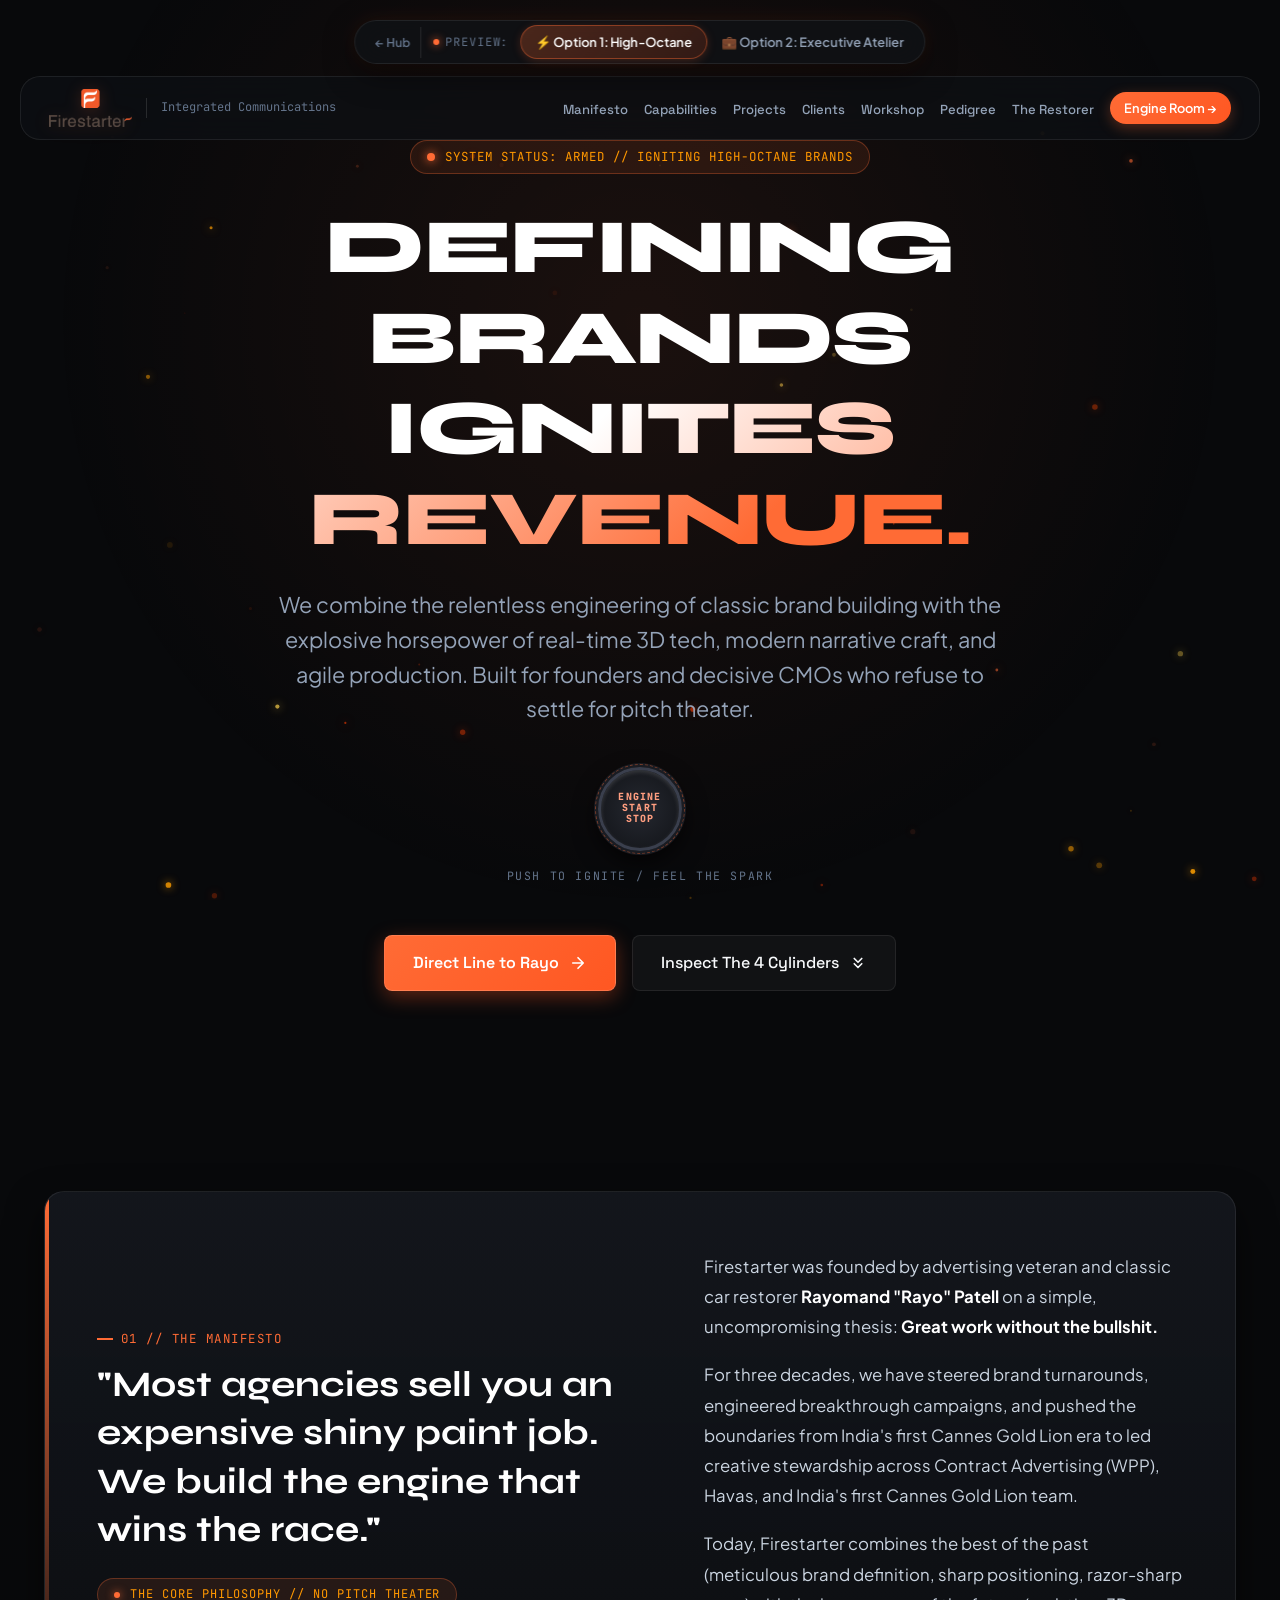
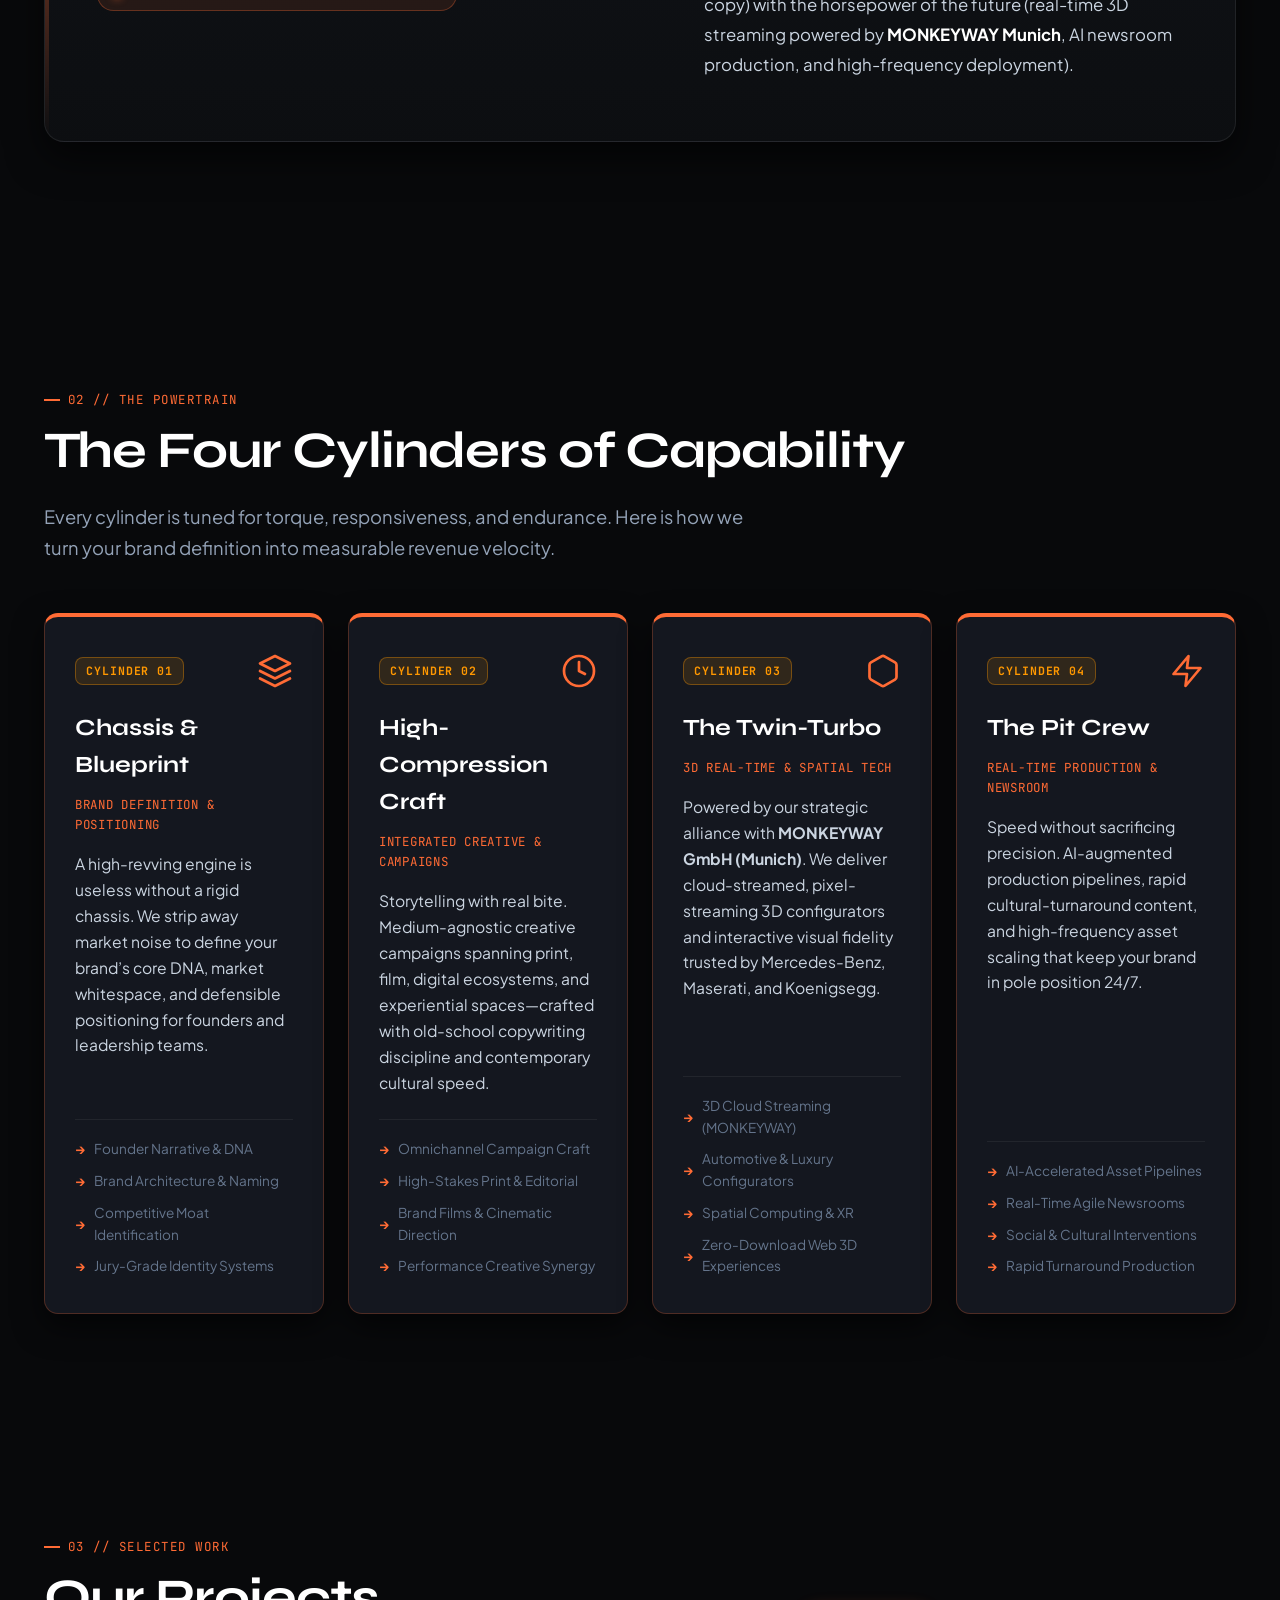
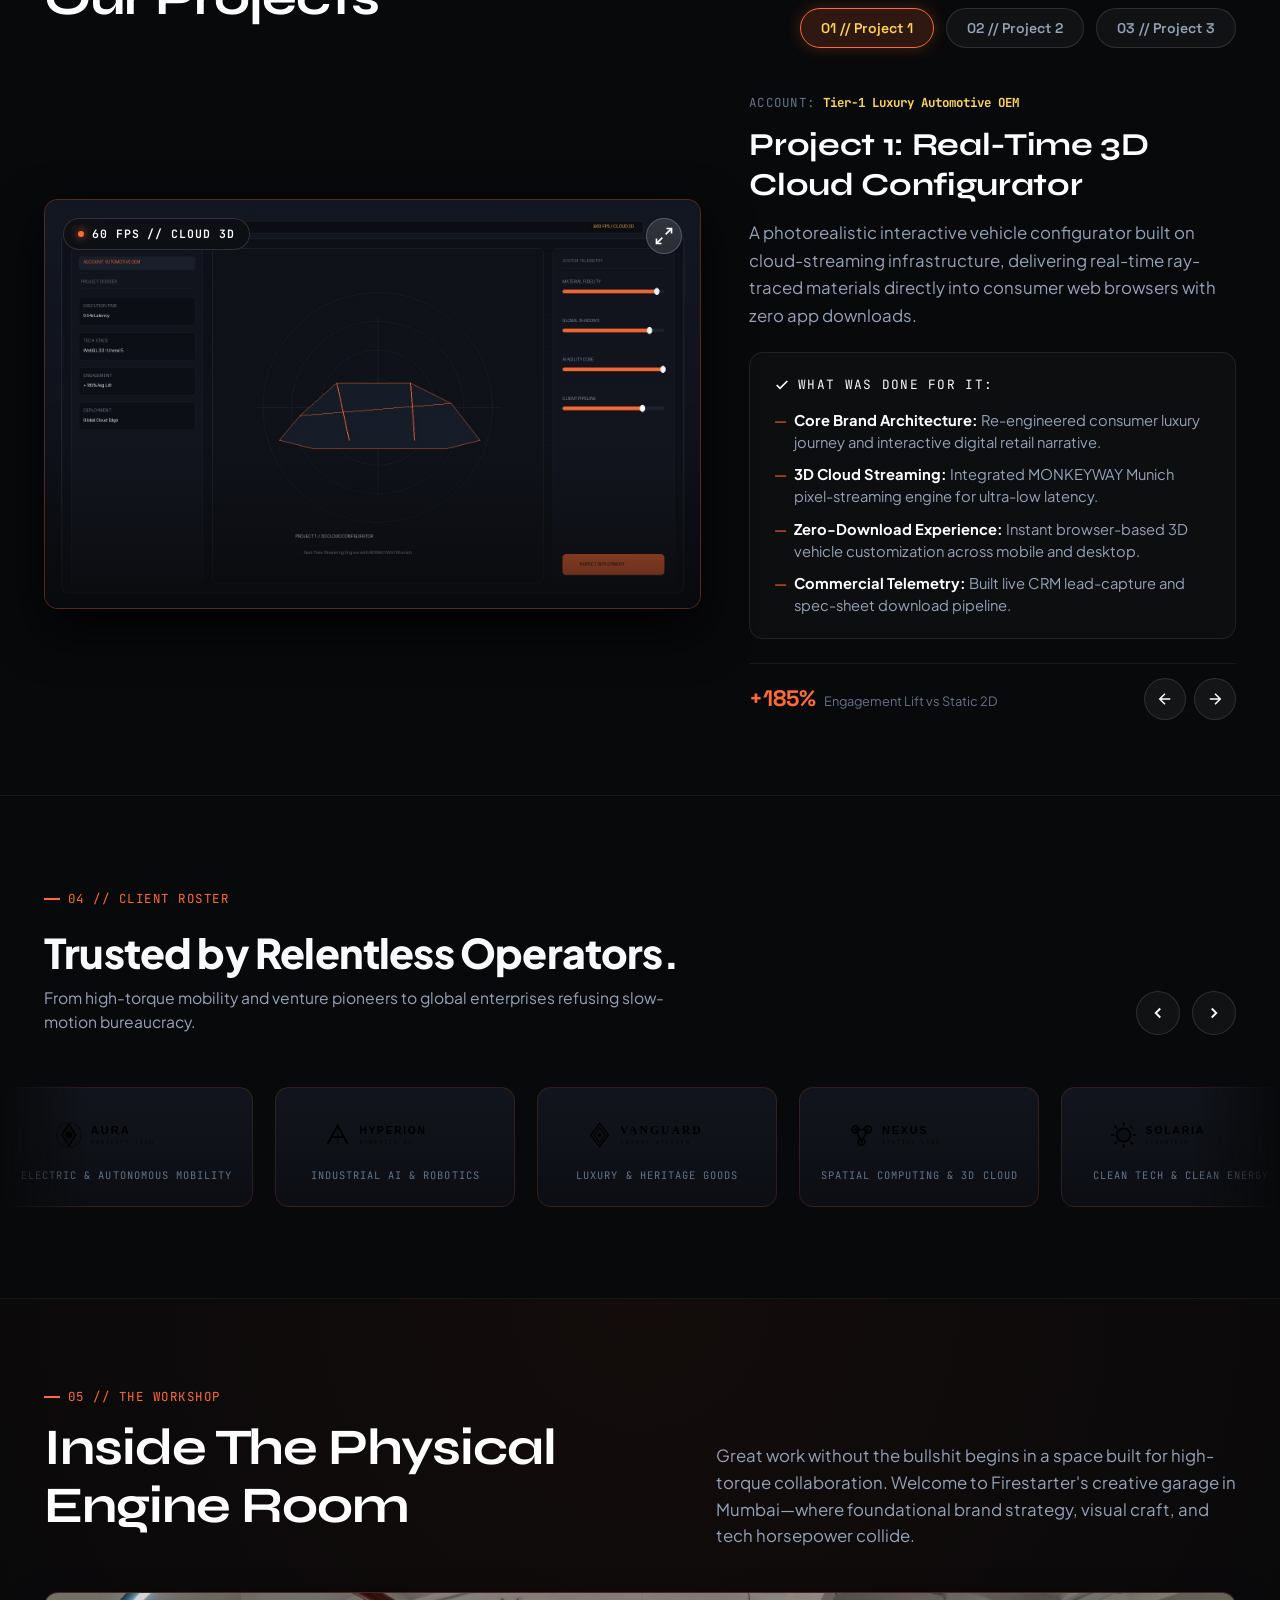
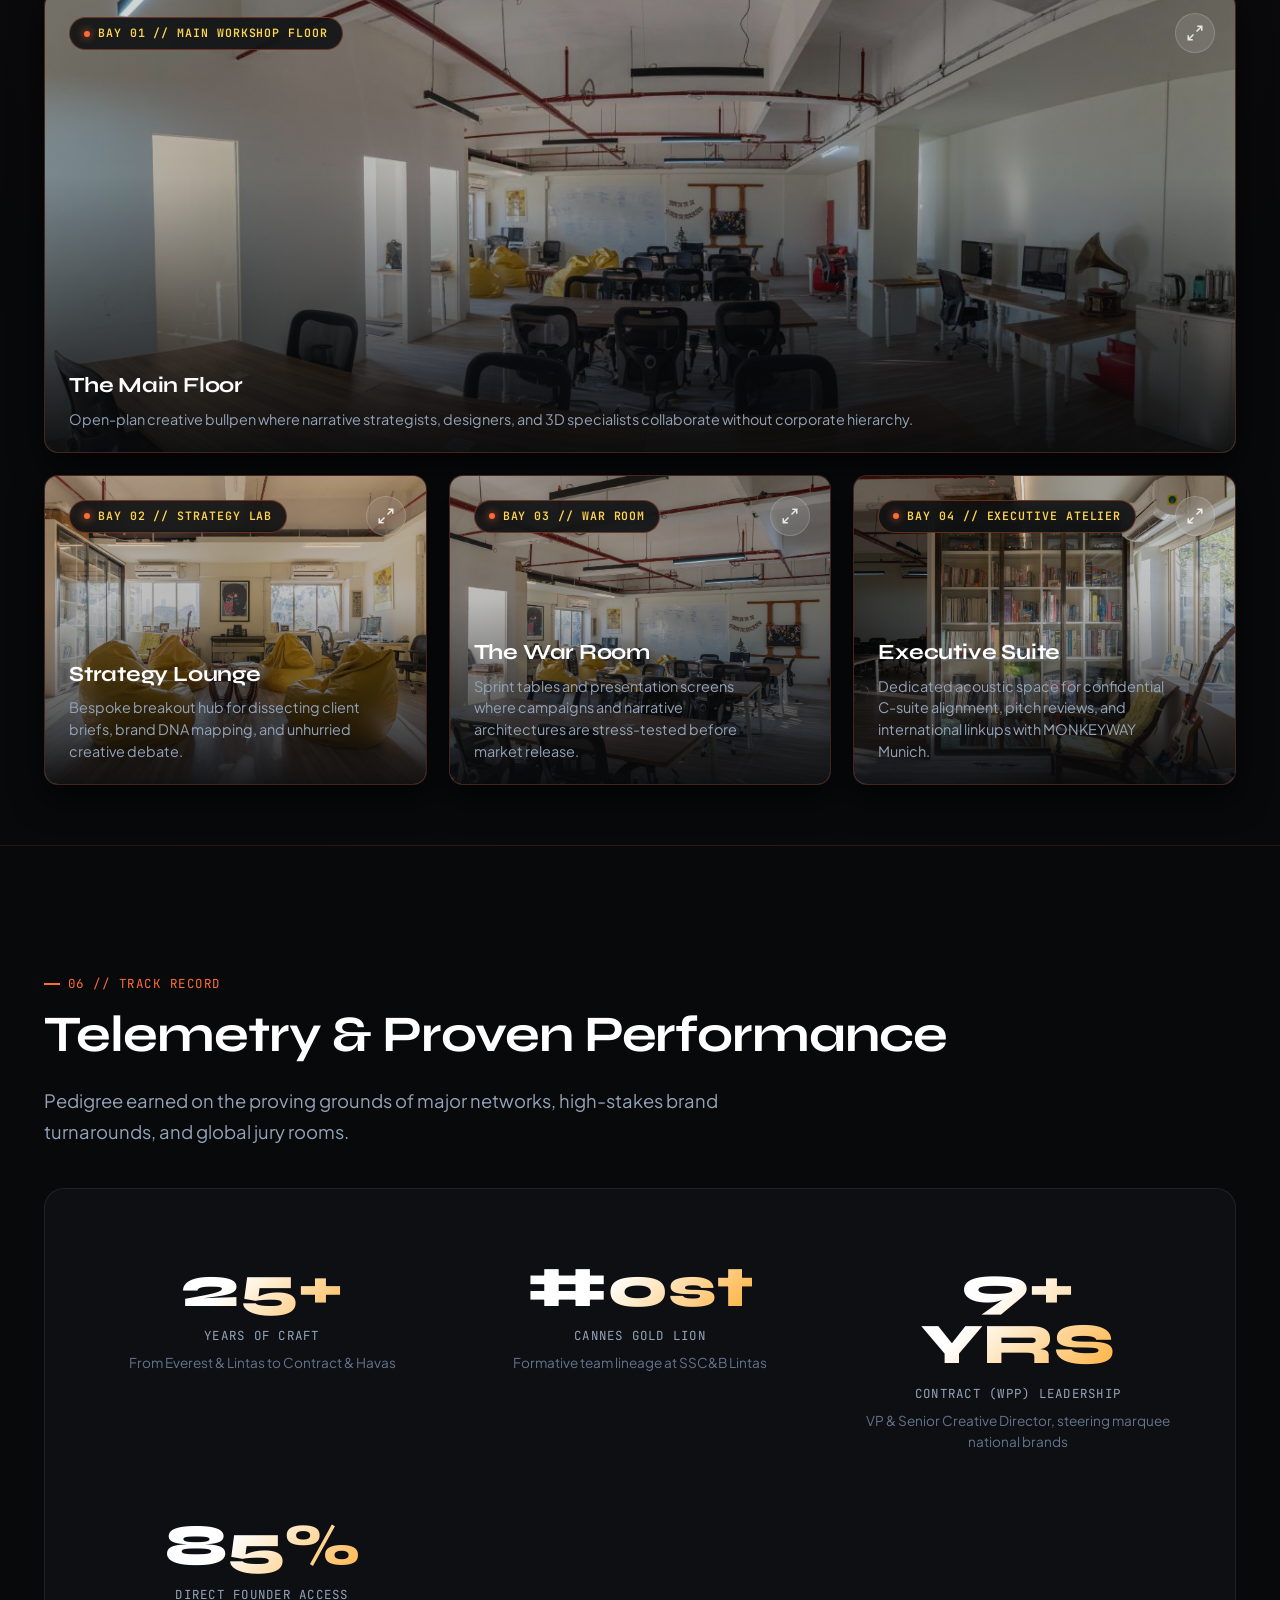
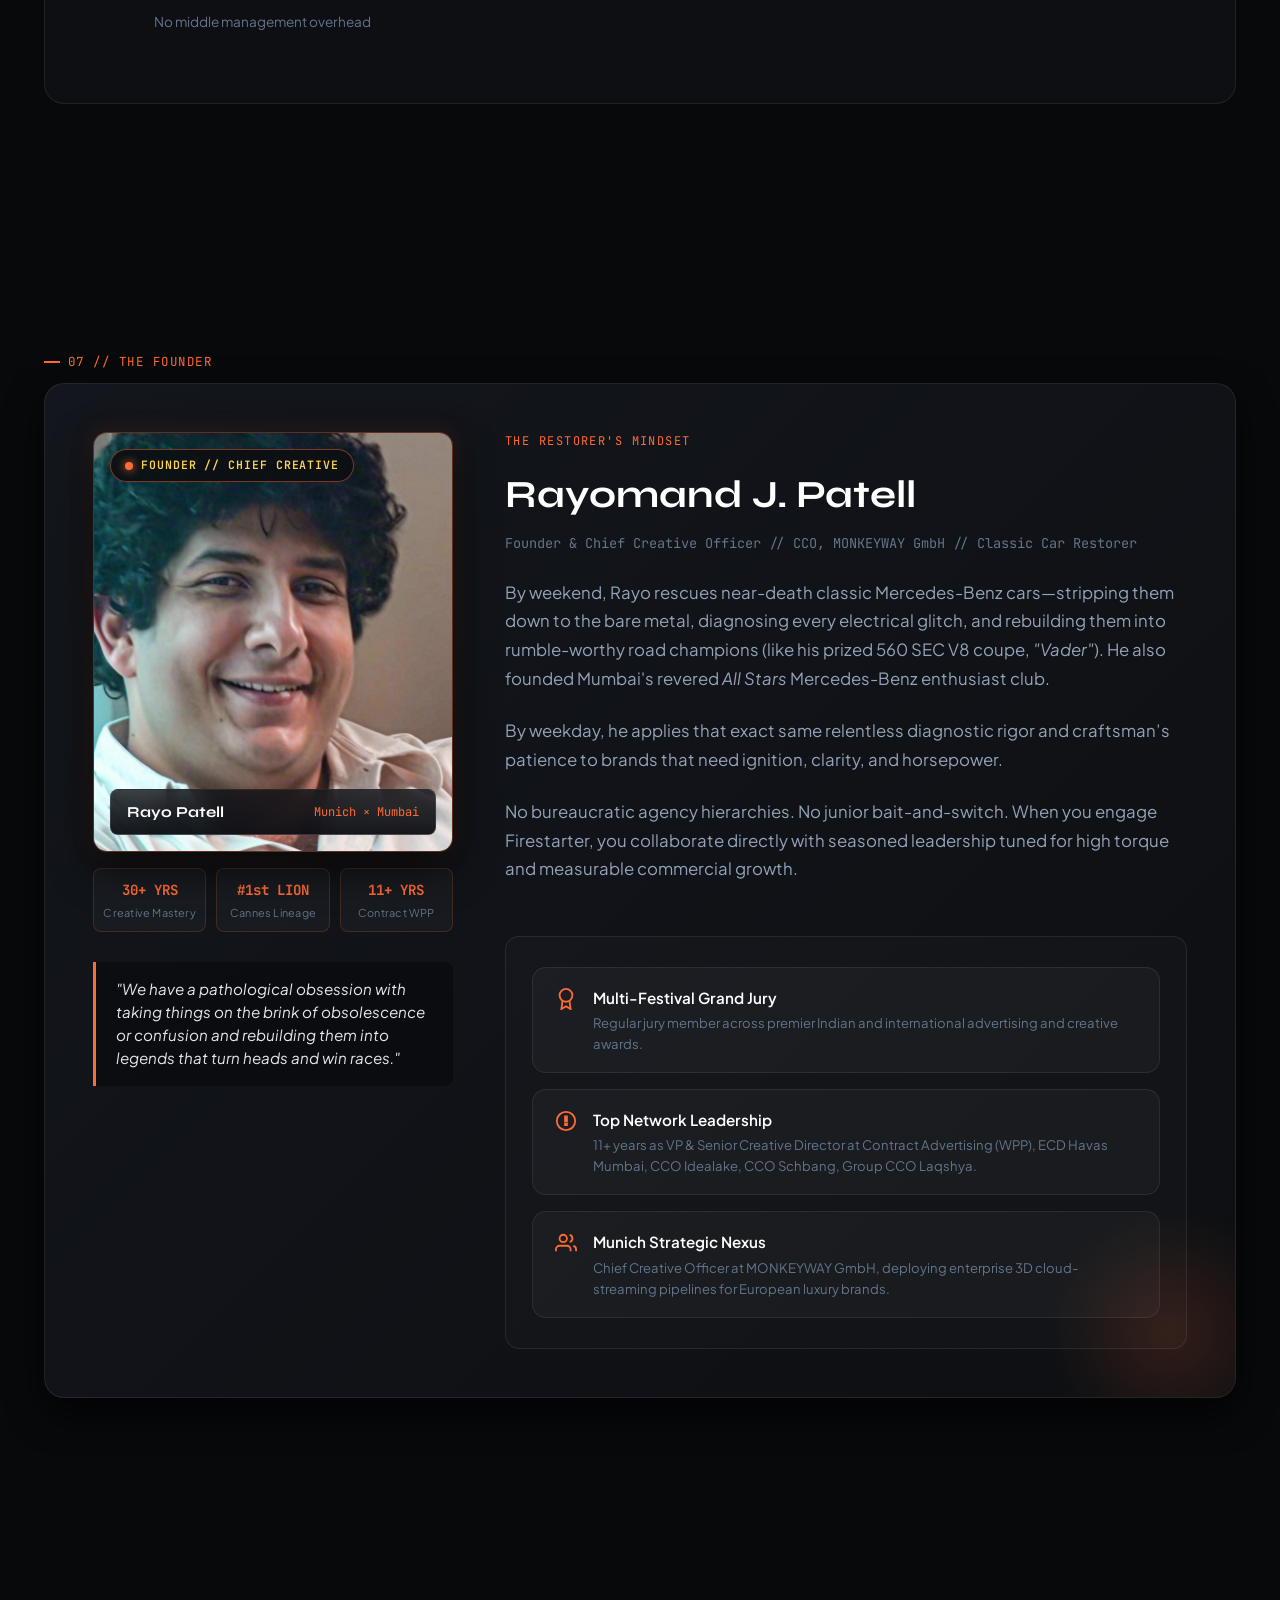
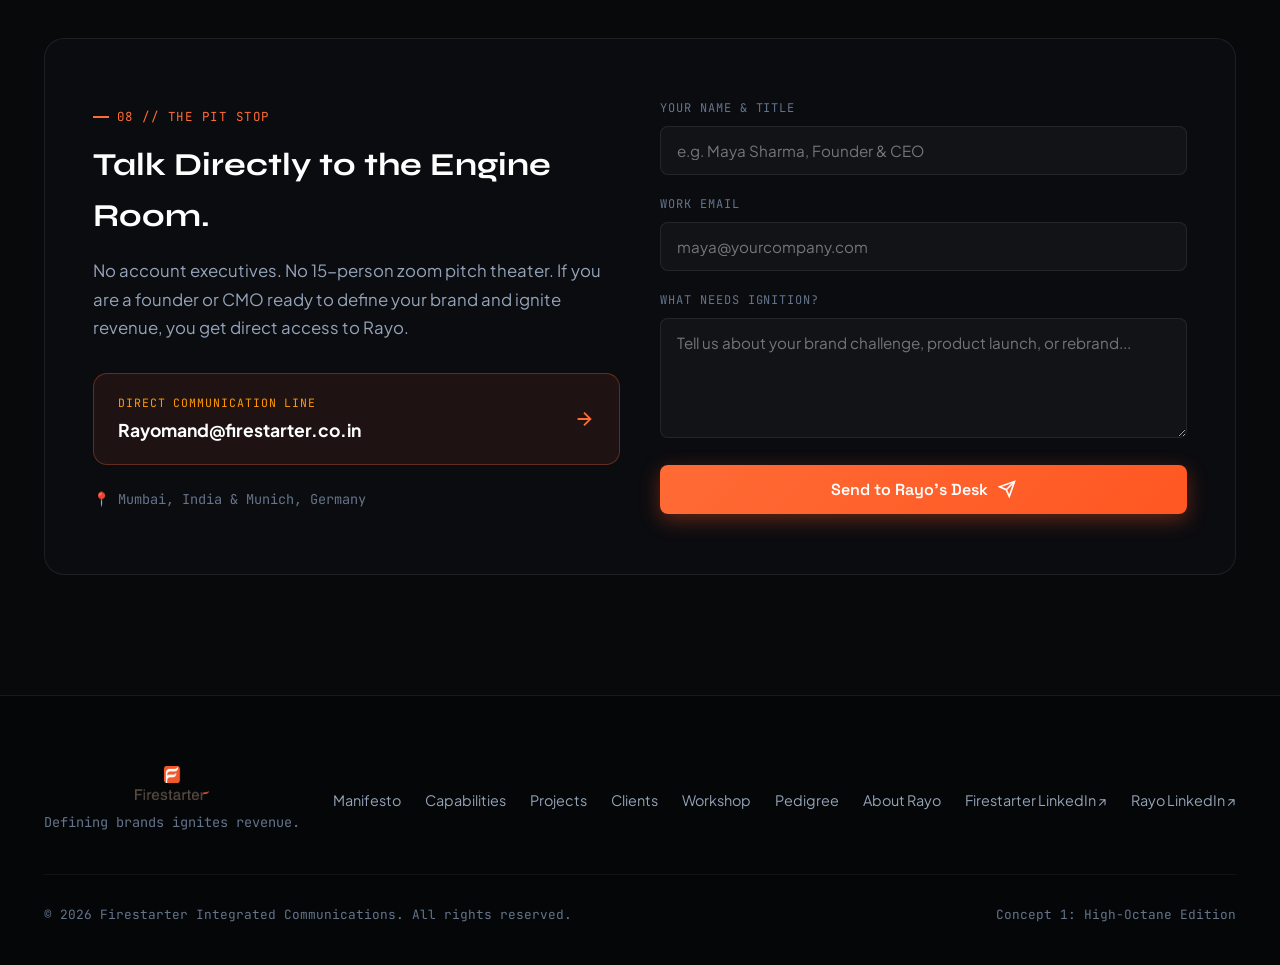
==== option-1.html @ 99cf0284 "Reorder layout: Move Manifesto/Philosophy & Capabilities before Projects across Option 1 and Option " ====
<!DOCTYPE html>
<html lang="en">
<head>
    <meta charset="UTF-8">
    <meta name="viewport" content="width=device-width, initial-scale=1.0">
    <title>Firestarter | Defining Brands Ignites Revenue (High-Octane Edition)</title>
    <meta name="description" content="Firestarter Integrated Communications. Integrated brand communication, high-octane craft, and real-time technology for founders and decisive CMOs. Founded by Rayomand Patell.">
    <link rel="icon" type="image/png" href="assets/images/favicon.png">
    
    <!-- Styles & Audio Preload -->
    <link rel="preload" href="assets/audio/v8_engine_start.mp3" as="audio">
    <link rel="stylesheet" href="assets/css/shared.css">
    <link rel="stylesheet" href="assets/css/option-1.css">
</head>
<body>

    <!-- Ambient Spark & Ignition Canvas -->
    <canvas id="spark-canvas"></canvas>

    <!-- Concept Switcher Bar (Compare Option 1 vs Option 2) -->
    <div class="concept-switcher-bar">
        <a href="index.html" class="switcher-btn" style="color:var(--text-muted); font-size:0.75rem; border-right:1px solid rgba(255,255,255,0.1); padding-right:10px; border-radius:0;">
            ← Hub
        </a>
        <div class="switcher-label">
            <span class="dot"></span> Preview:
        </div>
        <a href="option-1.html" class="switcher-btn active" data-target-option="option-1.html">
            ⚡ Option 1: High-Octane
        </a>
        <a href="option-2.html" class="switcher-btn" data-target-option="option-2.html">
            💼 Option 2: Executive Atelier
        </a>
    </div>

    <!-- Navigation Header -->
    <nav class="site-nav">
        <div class="nav-container">
            <a href="option-1.html" class="nav-brand">
                <img src="assets/images/logo.png" alt="Firestarter Integrated Communications" class="nav-logo-img">
                <span class="nav-tagline">Integrated Communications</span>
            </a>
            
                        <button class="nav-hamburger" id="nav-hamburger" aria-label="Toggle navigation menu" aria-expanded="false">
                <span></span>
                <span></span>
                <span></span>
            </button>
            <ul class="nav-links" id="nav-links">
                <li><a href="#philosophy" class="nav-link">Manifesto</a></li>
                <li><a href="#cylinders" class="nav-link">Capabilities</a></li>
                <li><a href="#projects" class="nav-link">Projects</a></li>
                <li><a href="#clients" class="nav-link">Clients</a></li>
                <li><a href="#workshop" class="nav-link">Workshop</a></li>
                <li><a href="#telemetry" class="nav-link">Pedigree</a></li>
                <li><a href="#restorer" class="nav-link">The Restorer</a></li>
                <li><a href="#pitstop" class="nav-cta">Engine Room →</a></li>
            </ul>
        </div>
    </nav>

    <!-- HERO SECTION: The Ignition -->
    <section class="hero-opt1">
        <div class="container hero-opt1-content">
            <div class="hero-badge telemetry-pill">
                <span class="telemetry-dot"></span>
                <span>SYSTEM STATUS: ARMED // IGNITING HIGH-OCTANE BRANDS</span>
            </div>

            <h1 class="hero-title-opt1">
                <span class="hero-title-line">Defining Brands</span><br>
                <span class="hero-title-line highlight">Ignites Revenue.</span>
            </h1>

            <p class="hero-subtitle hero-subtitle-opt1">
                We combine the relentless engineering of classic brand building with the explosive horsepower of real-time 3D tech, modern narrative craft, and agile production. Built for founders and decisive CMOs who refuse to settle for pitch theater.
            </p>

            <!-- Push-to-Start Tactile Ignition Switch -->
            <div class="ignition-cluster">
                <div class="ignition-key-switch btn-ignition" title="Click to Ignite the Engine!">
                    <span class="engine-start-text">ENGINE<br>START<br>STOP</span>
                </div>
                <span class="ignition-label">Push to Ignite / Feel the Spark</span>
            </div>

            <div class="hero-cta-group cta-actions">
                <a href="#pitstop" class="btn-primary-opt1">
                    <span>Direct Line to Rayo</span>
                    <svg width="18" height="18" viewBox="0 0 24 24" fill="none" stroke="currentColor" stroke-width="2.2" stroke-linecap="round" stroke-linejoin="round"><path d="M5 12h14M12 5l7 7-7 7"/></svg>
                </a>
                <a href="#cylinders" class="btn-secondary-opt1">
                    <span>Inspect The 4 Cylinders</span>
                    <svg width="18" height="18" viewBox="0 0 24 24" fill="none" stroke="currentColor" stroke-width="2.2" stroke-linecap="round" stroke-linejoin="round"><path d="M7 13l5 5 5-5M7 6l5 5 5-5"/></svg>
                </a>
            </div>
        </div>
    </section>


    <!-- SECTION 01 // THE MANIFESTO: The Blueprint -->
    <section id="philosophy" class="manifesto-section">
        <div class="container">
            <div class="manifesto-box">
                <div class="manifesto-grid">
                    <!-- Left Column: The Lead Quote & Kicker -->
                    <div class="manifesto-col-lead">
                        <span class="section-kicker">01 // The Manifesto</span>
                        <h2 class="manifesto-quote manifesto-text">
                            "Most agencies sell you an expensive shiny paint job. We build the engine that wins the race."
                        </h2>
                        <div class="manifesto-badge">
                            <span class="dot"></span>
                            <span>The Core Philosophy // No Pitch Theater</span>
                        </div>
                    </div>

                    <!-- Right Column: Narrative Story -->
                    <div class="manifesto-col-body">
                        <div class="manifesto-detail">
                            <p>
                                Firestarter was founded by advertising veteran and classic car restorer <strong>Rayomand "Rayo" Patell</strong> on a simple, uncompromising thesis: <strong>Great work without the bullshit.</strong>
                            </p>
                            <p>
                                For three decades, we have steered brand turnarounds, engineered breakthrough campaigns, and pushed the boundaries from India's first Cannes Gold Lion era to led creative stewardship across Contract Advertising (WPP), Havas, and India's first Cannes Gold Lion team.
                            </p>
                            <p>
                                Today, Firestarter combines the best of the past (meticulous brand definition, sharp positioning, razor-sharp copy) with the horsepower of the future (real-time 3D streaming powered by <strong>MONKEYWAY Munich</strong>, AI newsroom production, and high-frequency deployment).
                            </p>
                        </div>
                    </div>
                </div>
            </div>
        </div>
    </section>

    <!-- SECTION 02 // THE 4 CYLINDERS: Core Capabilities -->
    <section id="cylinders">
        <div class="container">
            <span class="section-kicker">02 // The Powertrain</span>
            <h2 class="section-title">The Four Cylinders of Capability</h2>
            <p class="section-lead" style="margin-bottom: 50px;">
                Every cylinder is tuned for torque, responsiveness, and endurance. Here is how we turn your brand definition into measurable revenue velocity.
            </p>

            <div class="grid-4 capabilities-grid">
                <!-- Cylinder 1 -->
                <div class="cylinder-card capability-card">
                    <div class="cylinder-header">
                        <span class="cylinder-badge">CYLINDER 01</span>
                        <svg class="cylinder-icon" viewBox="0 0 24 24" fill="none" stroke="currentColor" stroke-width="1.8" stroke-linecap="round" stroke-linejoin="round"><path d="M12 2L2 7l10 5 10-5-10-5zM2 17l10 5 10-5M2 12l10 5 10-5"/></svg>
                    </div>
                    <h3 class="cylinder-title">Chassis & Blueprint</h3>
                    <div class="cylinder-subtitle">Brand Definition & Positioning</div>
                    <p class="cylinder-desc">
                        A high-revving engine is useless without a rigid chassis. We strip away market noise to define your brand’s core DNA, market whitespace, and defensible positioning for founders and leadership teams.
                    </p>
                    <ul class="cylinder-features">
                        <li>Founder Narrative & DNA</li>
                        <li>Brand Architecture & Naming</li>
                        <li>Competitive Moat Identification</li>
                        <li>Jury-Grade Identity Systems</li>
                    </ul>
                </div>

                <!-- Cylinder 2 -->
                <div class="cylinder-card capability-card">
                    <div class="cylinder-header">
                        <span class="cylinder-badge">CYLINDER 02</span>
                        <svg class="cylinder-icon" viewBox="0 0 24 24" fill="none" stroke="currentColor" stroke-width="1.8" stroke-linecap="round" stroke-linejoin="round"><circle cx="12" cy="12" r="10"/><path d="M12 6v6l4 2"/></svg>
                    </div>
                    <h3 class="cylinder-title">High-Compression Craft</h3>
                    <div class="cylinder-subtitle">Integrated Creative & Campaigns</div>
                    <p class="cylinder-desc">
                        Storytelling with real bite. Medium-agnostic creative campaigns spanning print, film, digital ecosystems, and experiential spaces—crafted with old-school copywriting discipline and contemporary cultural speed.
                    </p>
                    <ul class="cylinder-features">
                        <li>Omnichannel Campaign Craft</li>
                        <li>High-Stakes Print & Editorial</li>
                        <li>Brand Films & Cinematic Direction</li>
                        <li>Performance Creative Synergy</li>
                    </ul>
                </div>

                <!-- Cylinder 3 -->
                <div class="cylinder-card capability-card">
                    <div class="cylinder-header">
                        <span class="cylinder-badge">CYLINDER 03</span>
                        <svg class="cylinder-icon" viewBox="0 0 24 24" fill="none" stroke="currentColor" stroke-width="1.8" stroke-linecap="round" stroke-linejoin="round"><path d="M21 16V8a2 2 0 0 0-1-1.73l-7-4a2 2 0 0 0-2 0l-7 4A2 2 0 0 0 3 8v8a2 2 0 0 0 1 1.73l7 4a2 2 0 0 0 2 0l7-4A2 2 0 0 0 21 16z"/></svg>
                    </div>
                    <h3 class="cylinder-title">The Twin-Turbo</h3>
                    <div class="cylinder-subtitle">3D Real-Time & Spatial Tech</div>
                    <p class="cylinder-desc">
                        Powered by our strategic alliance with <strong>MONKEYWAY GmbH (Munich)</strong>. We deliver cloud-streamed, pixel-streaming 3D configurators and interactive visual fidelity trusted by Mercedes-Benz, Maserati, and Koenigsegg.
                    </p>
                    <ul class="cylinder-features">
                        <li>3D Cloud Streaming (MONKEYWAY)</li>
                        <li>Automotive & Luxury Configurators</li>
                        <li>Spatial Computing & XR</li>
                        <li>Zero-Download Web 3D Experiences</li>
                    </ul>
                </div>

                <!-- Cylinder 4 -->
                <div class="cylinder-card capability-card">
                    <div class="cylinder-header">
                        <span class="cylinder-badge">CYLINDER 04</span>
                        <svg class="cylinder-icon" viewBox="0 0 24 24" fill="none" stroke="currentColor" stroke-width="1.8" stroke-linecap="round" stroke-linejoin="round"><polygon points="13 2 3 14 12 14 11 22 21 10 12 10 13 2"/></svg>
                    </div>
                    <h3 class="cylinder-title">The Pit Crew</h3>
                    <div class="cylinder-subtitle">Real-Time Production & Newsroom</div>
                    <p class="cylinder-desc">
                        Speed without sacrificing precision. AI-augmented production pipelines, rapid cultural-turnaround content, and high-frequency asset scaling that keep your brand in pole position 24/7.
                    </p>
                    <ul class="cylinder-features">
                        <li>AI-Accelerated Asset Pipelines</li>
                        <li>Real-Time Agile Newsrooms</li>
                        <li>Social & Cultural Interventions</li>
                        <li>Rapid Turnaround Production</li>
                    </ul>
                </div>
            </div>

            <!-- Mobile Swipe Indicators -->
            <div class="cylinder-indicators" id="cylinder-indicators">
                <span class="indicator-dot active" data-index="0" title="Cylinder 01"></span>
                <span class="indicator-dot" data-index="1" title="Cylinder 02"></span>
                <span class="indicator-dot" data-index="2" title="Cylinder 03"></span>
                <span class="indicator-dot" data-index="3" title="Cylinder 04"></span>
            </div>
        </div>
    </section>


    <!-- SECTION 03 // OUR PROJECTS (Second Viewport) -->
    <section id="projects" class="projects-section opt1-projects">
        <div class="container">
            <div class="projects-header-row">
                <div class="projects-title-col">
                    <span class="section-kicker">03 // Selected Work</span>
                    <h2 class="section-title">Our Projects</h2>
                </div>
                
                <!-- Project Switcher Tabs -->
                <div class="project-nav-tabs" id="project-nav-tabs">
                    <button type="button" class="project-tab-btn active" data-project-idx="0">
                        <span>01 // Project 1</span>
                    </button>
                    <button type="button" class="project-tab-btn" data-project-idx="1">
                        <span>02 // Project 2</span>
                    </button>
                    <button type="button" class="project-tab-btn" data-project-idx="2">
                        <span>03 // Project 3</span>
                    </button>
                </div>
            </div>

            <!-- Project Stage Slides -->
            <div class="project-stage-container" id="project-stage-container">
                
                <!-- Project 1 Slide -->
                <div class="project-slide active" data-index="0">
                    <div class="project-grid">
                        <div class="project-media-col">
                            <div class="project-screenshot-frame" data-img-src="assets/images/projects/project_1.jpg" data-caption="Project 1: Real-Time 3D Cloud Configurator">
                                <img src="assets/images/projects/project_1.jpg" alt="Project 1 Screenshot - Automotive 3D Configurator" class="project-screenshot-img" loading="lazy">
                                <div class="project-screenshot-overlay">
                                    <span class="screenshot-pill">
                                        <span class="badge-dot"></span>
                                        <span>60 FPS // CLOUD 3D</span>
                                    </span>
                                    <span class="screenshot-expand-icon" title="View Full Screenshot">
                                        <svg width="20" height="20" viewBox="0 0 24 24" fill="none" stroke="currentColor" stroke-width="2"><path d="M15 3h6v6M9 21H3v-6M21 3l-7 7M3 21l7-7"/></svg>
                                    </span>
                                </div>
                            </div>
                        </div>

                        <div class="project-details-col">
                            <div class="project-meta-top">
                                <div class="project-account-badge">
                                    <span class="badge-label">ACCOUNT:</span>
                                    <span class="badge-val">Tier-1 Luxury Automotive OEM</span>
                                </div>
                                <h3 class="project-heading">Project 1: Real-Time 3D Cloud Configurator</h3>
                                <p class="project-summary">
                                    A photorealistic interactive vehicle configurator built on cloud-streaming infrastructure, delivering real-time ray-traced materials directly into consumer web browsers with zero app downloads.
                                </p>
                            </div>

                            <div class="project-work-done-box">
                                <div class="work-done-title">
                                    <svg width="16" height="16" viewBox="0 0 24 24" fill="none" stroke="currentColor" stroke-width="2.5"><polyline points="20 6 9 17 4 12"/></svg>
                                    <span>What Was Done For It:</span>
                                </div>
                                <ul class="work-done-list">
                                    <li><strong>Core Brand Architecture:</strong> Re-engineered consumer luxury journey and interactive digital retail narrative.</li>
                                    <li><strong>3D Cloud Streaming:</strong> Integrated MONKEYWAY Munich pixel-streaming engine for ultra-low latency.</li>
                                    <li><strong>Zero-Download Experience:</strong> Instant browser-based 3D vehicle customization across mobile and desktop.</li>
                                    <li><strong>Commercial Telemetry:</strong> Built live CRM lead-capture and spec-sheet download pipeline.</li>
                                </ul>
                            </div>

                            <div class="project-footer-row">
                                <div class="project-metric-pill">
                                    <span class="metric-val">+185%</span>
                                    <span class="metric-desc">Engagement Lift vs Static 2D</span>
                                </div>
                                <div class="project-arrows">
                                    <button type="button" class="proj-nav-btn prev-proj" aria-label="Previous Project">
                                        <svg width="18" height="18" viewBox="0 0 24 24" fill="none" stroke="currentColor" stroke-width="2"><path d="M19 12H5M12 19l-7-7 7-7"/></svg>
                                    </button>
                                    <button type="button" class="proj-nav-btn next-proj" aria-label="Next Project">
                                        <svg width="18" height="18" viewBox="0 0 24 24" fill="none" stroke="currentColor" stroke-width="2"><path d="M5 12h14M12 5l7 7-7 7"/></svg>
                                    </button>
                                </div>
                            </div>
                        </div>
                    </div>
                </div>

                <!-- Project 2 Slide -->
                <div class="project-slide" data-index="1">
                    <div class="project-grid">
                        <div class="project-media-col">
                            <div class="project-screenshot-frame" data-img-src="assets/images/projects/project_2.jpg" data-caption="Project 2: Omnichannel Brand Repositioning">
                                <img src="assets/images/projects/project_2.jpg" alt="Project 2 Screenshot - Brand Repositioning & Omnichannel" class="project-screenshot-img" loading="lazy">
                                <div class="project-screenshot-overlay">
                                    <span class="screenshot-pill">
                                        <span class="badge-dot"></span>
                                        <span>BRAND REPOSITIONING</span>
                                    </span>
                                    <span class="screenshot-expand-icon" title="View Full Screenshot">
                                        <svg width="20" height="20" viewBox="0 0 24 24" fill="none" stroke="currentColor" stroke-width="2"><path d="M15 3h6v6M9 21H3v-6M21 3l-7 7M3 21l7-7"/></svg>
                                    </span>
                                </div>
                            </div>
                        </div>

                        <div class="project-details-col">
                            <div class="project-meta-top">
                                <div class="project-account-badge">
                                    <span class="badge-label">ACCOUNT:</span>
                                    <span class="badge-val">Enterprise Fintech Platform</span>
                                </div>
                                <h3 class="project-heading">Project 2: Omnichannel Brand Repositioning</h3>
                                <p class="project-summary">
                                    Complete strategic brand transformation for a high-growth financial ecosystem, articulating an unmistakable market whitespace and deploying a high-impact omnichannel creative campaign.
                                </p>
                            </div>

                            <div class="project-work-done-box">
                                <div class="work-done-title">
                                    <svg width="16" height="16" viewBox="0 0 24 24" fill="none" stroke="currentColor" stroke-width="2.5"><polyline points="20 6 9 17 4 12"/></svg>
                                    <span>What Was Done For It:</span>
                                </div>
                                <ul class="work-done-list">
                                    <li><strong>Defensible Brand DNA:</strong> Defined core value proposition, positioning matrix, and brand architecture.</li>
                                    <li><strong>Identity System Overhaul:</strong> Designed complete visual guidelines, typography hierarchy, and UI system.</li>
                                    <li><strong>Omnichannel Campaign:</strong> Conceptualized and produced landmark film, digital narratives, and OOH assets.</li>
                                    <li><strong>Agile Newsroom Setup:</strong> Enabled high-velocity reactive market commentary across digital channels.</li>
                                </ul>
                            </div>

                            <div class="project-footer-row">
                                <div class="project-metric-pill">
                                    <span class="metric-val">3.4×</span>
                                    <span class="metric-desc">Inbound Customer Acquisition Velocity</span>
                                </div>
                                <div class="project-arrows">
                                    <button type="button" class="proj-nav-btn prev-proj" aria-label="Previous Project">
                                        <svg width="18" height="18" viewBox="0 0 24 24" fill="none" stroke="currentColor" stroke-width="2"><path d="M19 12H5M12 19l-7-7 7-7"/></svg>
                                    </button>
                                    <button type="button" class="proj-nav-btn next-proj" aria-label="Next Project">
                                        <svg width="18" height="18" viewBox="0 0 24 24" fill="none" stroke="currentColor" stroke-width="2"><path d="M5 12h14M12 5l7 7-7 7"/></svg>
                                    </button>
                                </div>
                            </div>
                        </div>
                    </div>
                </div>

                <!-- Project 3 Slide -->
                <div class="project-slide" data-index="2">
                    <div class="project-grid">
                        <div class="project-media-col">
                            <div class="project-screenshot-frame" data-img-src="assets/images/projects/project_3.jpg" data-caption="Project 3: Spatial Brand World & AI Newsroom">
                                <img src="assets/images/projects/project_3.jpg" alt="Project 3 Screenshot - Spatial XR & AI Newsroom" class="project-screenshot-img" loading="lazy">
                                <div class="project-screenshot-overlay">
                                    <span class="screenshot-pill">
                                        <span class="badge-dot"></span>
                                        <span>SPATIAL XR & AI CORE</span>
                                    </span>
                                    <span class="screenshot-expand-icon" title="View Full Screenshot">
                                        <svg width="20" height="20" viewBox="0 0 24 24" fill="none" stroke="currentColor" stroke-width="2"><path d="M15 3h6v6M9 21H3v-6M21 3l-7 7M3 21l7-7"/></svg>
                                    </span>
                                </div>
                            </div>
                        </div>

                        <div class="project-details-col">
                            <div class="project-meta-top">
                                <div class="project-account-badge">
                                    <span class="badge-label">ACCOUNT:</span>
                                    <span class="badge-val">Global Lifestyle & Spirits Conglomerate</span>
                                </div>
                                <h3 class="project-heading">Project 3: Spatial Brand World & AI Newsroom</h3>
                                <p class="project-summary">
                                    An interactive virtual brand universe merged with an AI-augmented production newsroom, driving viral cultural activations and real-time community engagement.
                                </p>
                            </div>

                            <div class="project-work-done-box">
                                <div class="work-done-title">
                                    <svg width="16" height="16" viewBox="0 0 24 24" fill="none" stroke="currentColor" stroke-width="2.5"><polyline points="20 6 9 17 4 12"/></svg>
                                    <span>What Was Done For It:</span>
                                </div>
                                <ul class="work-done-list">
                                    <li><strong>Spatial Computing Environment:</strong> Created immersive 3D digital lounge with spatial audio design.</li>
                                    <li><strong>AI-Accelerated Content Engine:</strong> Scaled high-fidelity motion graphics and social interventions 10x faster.</li>
                                    <li><strong>Global Product Launch:</strong> Orchestrated simultaneous cross-border experiential digital drops.</li>
                                    <li><strong>Real-Time Analytics:</strong> Deployed live sentiment tracking and dynamic content adjustments.</li>
                                </ul>
                            </div>

                            <div class="project-footer-row">
                                <div class="project-metric-pill">
                                    <span class="metric-val">12M+</span>
                                    <span class="metric-desc">Organic Impressions in 72 Hours</span>
                                </div>
                                <div class="project-arrows">
                                    <button type="button" class="proj-nav-btn prev-proj" aria-label="Previous Project">
                                        <svg width="18" height="18" viewBox="0 0 24 24" fill="none" stroke="currentColor" stroke-width="2"><path d="M19 12H5M12 19l-7-7 7-7"/></svg>
                                    </button>
                                    <button type="button" class="proj-nav-btn next-proj" aria-label="Next Project">
                                        <svg width="18" height="18" viewBox="0 0 24 24" fill="none" stroke="currentColor" stroke-width="2"><path d="M5 12h14M12 5l7 7-7 7"/></svg>
                                    </button>
                                </div>
                            </div>
                        </div>
                    </div>
                </div>

            </div>

            <!-- Mobile Dots for Project Stage -->
            <div class="project-carousel-dots" id="project-carousel-dots">
                <span class="proj-dot active" data-index="0"></span>
                <span class="proj-dot" data-index="1"></span>
                <span class="proj-dot" data-index="2"></span>
            </div>
        </div>
    </section>


    <!-- SECTION 04 // OUR CLIENTS (Third Viewport - Logo Carousel) -->
    <section id="clients" class="clients-section opt1-clients">
        <div class="container">
            <div class="clients-header-row">
                <div class="clients-title-group">
                    <span class="section-kicker">04 // Client Roster</span>
                    <h2>Trusted by Relentless Operators.</h2>
                    <p>
                        From high-torque mobility and venture pioneers to global enterprises refusing slow-motion bureaucracy.
                    </p>
                </div>
                <div class="clients-controls">
                    <button type="button" class="client-ctrl-btn client-prev" aria-label="Previous logos">
                        <svg width="18" height="18" viewBox="0 0 24 24" fill="none" stroke="currentColor" stroke-width="2.5"><path d="M15 18l-6-6 6-6"/></svg>
                    </button>
                    <button type="button" class="client-ctrl-btn client-next" aria-label="Next logos">
                        <svg width="18" height="18" viewBox="0 0 24 24" fill="none" stroke="currentColor" stroke-width="2.5"><path d="M9 18l6-6-6-6"/></svg>
                    </button>
                </div>
            </div>
        </div>

        <!-- Infinite Seamless Logo Carousel Track -->
        <div class="clients-marquee-wrapper" aria-label="Client logos carousel">
            <div class="clients-marquee-track">
                <div class="client-logo-card">
                    <img src="assets/images/clients/client_01.svg" alt="Aura Mobility" class="client-logo-img" loading="lazy">
                    <span class="client-card-meta">Electric & Autonomous Mobility</span>
                </div>
                <div class="client-logo-card">
                    <img src="assets/images/clients/client_02.svg" alt="Hyperion Dynamics" class="client-logo-img" loading="lazy">
                    <span class="client-card-meta">Industrial AI & Robotics</span>
                </div>
                <div class="client-logo-card">
                    <img src="assets/images/clients/client_03.svg" alt="Vanguard Luxe" class="client-logo-img" loading="lazy">
                    <span class="client-card-meta">Luxury & Heritage Goods</span>
                </div>
                <div class="client-logo-card">
                    <img src="assets/images/clients/client_04.svg" alt="Nexus Spatial" class="client-logo-img" loading="lazy">
                    <span class="client-card-meta">Spatial Computing & 3D Cloud</span>
                </div>
                <div class="client-logo-card">
                    <img src="assets/images/clients/client_05.svg" alt="Solaria Cleantech" class="client-logo-img" loading="lazy">
                    <span class="client-card-meta">Clean Tech & Clean Energy</span>
                </div>
                <div class="client-logo-card">
                    <img src="assets/images/clients/client_06.svg" alt="Vertex Capital" class="client-logo-img" loading="lazy">
                    <span class="client-card-meta">Global Venture & Growth Equity</span>
                </div>
                <div class="client-logo-card">
                    <img src="assets/images/clients/client_07.svg" alt="Aethelred Motors" class="client-logo-img" loading="lazy">
                    <span class="client-card-meta">Automotive Engineering & Performance</span>
                </div>
                <div class="client-logo-card">
                    <img src="assets/images/clients/client_08.svg" alt="Cyberstream Labs" class="client-logo-img" loading="lazy">
                    <span class="client-card-meta">Next-Gen Media & Real-Time Broadcast</span>
                </div>
                <div class="client-logo-card">
                    <img src="assets/images/clients/client_09.svg" alt="Kinetic Propulsion" class="client-logo-img" loading="lazy">
                    <span class="client-card-meta">Advanced Aerodynamics & Materials</span>
                </div>
                <div class="client-logo-card">
                    <img src="assets/images/clients/client_10.svg" alt="Monolith Cloud" class="client-logo-img" loading="lazy">
                    <span class="client-card-meta">Enterprise Software & Cloud Platforms</span>
                </div>
                <div class="client-logo-card">
                    <img src="assets/images/clients/client_01.svg" alt="Aura Mobility" class="client-logo-img" loading="lazy">
                    <span class="client-card-meta">Electric & Autonomous Mobility</span>
                </div>
                <div class="client-logo-card">
                    <img src="assets/images/clients/client_02.svg" alt="Hyperion Dynamics" class="client-logo-img" loading="lazy">
                    <span class="client-card-meta">Industrial AI & Robotics</span>
                </div>
                <div class="client-logo-card">
                    <img src="assets/images/clients/client_03.svg" alt="Vanguard Luxe" class="client-logo-img" loading="lazy">
                    <span class="client-card-meta">Luxury & Heritage Goods</span>
                </div>
                <div class="client-logo-card">
                    <img src="assets/images/clients/client_04.svg" alt="Nexus Spatial" class="client-logo-img" loading="lazy">
                    <span class="client-card-meta">Spatial Computing & 3D Cloud</span>
                </div>
                <div class="client-logo-card">
                    <img src="assets/images/clients/client_05.svg" alt="Solaria Cleantech" class="client-logo-img" loading="lazy">
                    <span class="client-card-meta">Clean Tech & Clean Energy</span>
                </div>
                <div class="client-logo-card">
                    <img src="assets/images/clients/client_06.svg" alt="Vertex Capital" class="client-logo-img" loading="lazy">
                    <span class="client-card-meta">Global Venture & Growth Equity</span>
                </div>
                <div class="client-logo-card">
                    <img src="assets/images/clients/client_07.svg" alt="Aethelred Motors" class="client-logo-img" loading="lazy">
                    <span class="client-card-meta">Automotive Engineering & Performance</span>
                </div>
                <div class="client-logo-card">
                    <img src="assets/images/clients/client_08.svg" alt="Cyberstream Labs" class="client-logo-img" loading="lazy">
                    <span class="client-card-meta">Next-Gen Media & Real-Time Broadcast</span>
                </div>
                <div class="client-logo-card">
                    <img src="assets/images/clients/client_09.svg" alt="Kinetic Propulsion" class="client-logo-img" loading="lazy">
                    <span class="client-card-meta">Advanced Aerodynamics & Materials</span>
                </div>
                <div class="client-logo-card">
                    <img src="assets/images/clients/client_10.svg" alt="Monolith Cloud" class="client-logo-img" loading="lazy">
                    <span class="client-card-meta">Enterprise Software & Cloud Platforms</span>
                </div>
            </div>
        </div>
    </section>

    <!-- SECTION 05 // THE WORKSHOP: Inside the Physical Engine Room -->
    <section id="workshop" class="workshop-section">
        <div class="container">
            <div class="section-header-row">
                <div>
                    <span class="section-kicker">05 // The Workshop</span>
                    <h2 class="section-title">Inside The Physical Engine Room</h2>
                </div>
                <p class="section-lead-inline">
                    Great work without the bullshit begins in a space built for high-torque collaboration. Welcome to Firestarter's creative garage in Mumbai—where foundational brand strategy, visual craft, and tech horsepower collide.
                </p>
            </div>

            <!-- Workshop Gallery Grid -->
            <div class="workshop-gallery" id="workshop-gallery">
                <!-- Featured Panoramic Anchor (office_2.jpg) -->
                <div class="workshop-photo-card workshop-card-featured" data-img-src="assets/images/office/office_2.jpg" data-caption="The Main Floor // High-Torque Open Collaboration Space">
                    <div class="photo-img-wrap">
                        <img src="assets/images/office/office_2.jpg" alt="Firestarter Main Studio Floor - Mumbai HQ" loading="lazy" class="office-img">
                        <div class="photo-overlay">
                            <span class="photo-badge"><span class="badge-dot"></span> BAY 01 // MAIN WORKSHOP FLOOR</span>
                            <div class="photo-meta">
                                <h3 class="photo-title">The Main Floor</h3>
                                <p class="photo-desc">Open-plan creative bullpen where narrative strategists, designers, and 3D specialists collaborate without corporate hierarchy.</p>
                            </div>
                            <span class="photo-expand-btn" title="View High-Res Photo">
                                <svg width="18" height="18" viewBox="0 0 24 24" fill="none" stroke="currentColor" stroke-width="2"><path d="M15 3h6v6M9 21H3v-6M21 3l-7 7M3 21l7-7"/></svg>
                            </span>
                        </div>
                    </div>
                </div>

                <!-- Detail Bay 02 (office_1.jpg) -->
                <div class="workshop-photo-card" data-img-src="assets/images/office/office_1.jpg" data-caption="Creative Strategy Lounge // Idea Ignition & Brand Dissection">
                    <div class="photo-img-wrap">
                        <img src="assets/images/office/office_1.jpg" alt="Firestarter Creative Strategy Lounge" loading="lazy" class="office-img">
                        <div class="photo-overlay">
                            <span class="photo-badge"><span class="badge-dot"></span> BAY 02 // STRATEGY LAB</span>
                            <div class="photo-meta">
                                <h3 class="photo-title">Strategy Lounge</h3>
                                <p class="photo-desc">Bespoke breakout hub for dissecting client briefs, brand DNA mapping, and unhurried creative debate.</p>
                            </div>
                            <span class="photo-expand-btn" title="View High-Res Photo">
                                <svg width="18" height="18" viewBox="0 0 24 24" fill="none" stroke="currentColor" stroke-width="2"><path d="M15 3h6v6M9 21H3v-6M21 3l-7 7M3 21l7-7"/></svg>
                            </span>
                        </div>
                    </div>
                </div>

                <!-- Detail Bay 03 (office_3.jpg) -->
                <div class="workshop-photo-card" data-img-src="assets/images/office/office_3.jpg" data-caption="The War Room // Rapid Prototyping & Sprint Deployment">
                    <div class="photo-img-wrap">
                        <img src="assets/images/office/office_3.jpg" alt="Firestarter War Room & Prototyping Table" loading="lazy" class="office-img">
                        <div class="photo-overlay">
                            <span class="photo-badge"><span class="badge-dot"></span> BAY 03 // WAR ROOM</span>
                            <div class="photo-meta">
                                <h3 class="photo-title">The War Room</h3>
                                <p class="photo-desc">Sprint tables and presentation screens where campaigns and narrative architectures are stress-tested before market release.</p>
                            </div>
                            <span class="photo-expand-btn" title="View High-Res Photo">
                                <svg width="18" height="18" viewBox="0 0 24 24" fill="none" stroke="currentColor" stroke-width="2"><path d="M15 3h6v6M9 21H3v-6M21 3l-7 7M3 21l7-7"/></svg>
                            </span>
                        </div>
                    </div>
                </div>

                <!-- Detail Bay 04 (office_4.jpg) -->
                <div class="workshop-photo-card" data-img-src="assets/images/office/office_4.jpg" data-caption="Executive Atelier // Confidential Client Consultations">
                    <div class="photo-img-wrap">
                        <img src="assets/images/office/office_4.jpg" alt="Firestarter Executive Atelier" loading="lazy" class="office-img">
                        <div class="photo-overlay">
                            <span class="photo-badge"><span class="badge-dot"></span> BAY 04 // EXECUTIVE ATELIER</span>
                            <div class="photo-meta">
                                <h3 class="photo-title">Executive Suite</h3>
                                <p class="photo-desc">Dedicated acoustic space for confidential C-suite alignment, pitch reviews, and international linkups with MONKEYWAY Munich.</p>
                            </div>
                            <span class="photo-expand-btn" title="View High-Res Photo">
                                <svg width="18" height="18" viewBox="0 0 24 24" fill="none" stroke="currentColor" stroke-width="2"><path d="M15 3h6v6M9 21H3v-6M21 3l-7 7M3 21l7-7"/></svg>
                            </span>
                        </div>
                    </div>
                </div>
            </div>

            <!-- Mobile Dots for Workshop Gallery -->
            <div class="gallery-carousel-indicators" id="workshop-gallery-dots">
                <span class="gallery-dot active" data-index="0"></span>
                <span class="gallery-dot" data-index="1"></span>
                <span class="gallery-dot" data-index="2"></span>
                <span class="gallery-dot" data-index="3"></span>
            </div>
        </div>
    </section>

<!-- TELEMETRY & PEDIGREE STATS -->
    <section id="telemetry">
        <div class="container">
            <span class="section-kicker">06 // Track Record</span>
            <h2 class="section-title">Telemetry & Proven Performance</h2>
            <p class="section-lead">
                Pedigree earned on the proving grounds of major networks, high-stakes brand turnarounds, and global jury rooms.
            </p>

            <div class="telemetry-board">
                <div class="grid-4">
                    <div class="stat-item pedigree-item">
                        <div class="stat-number" data-target="30" data-suffix="+">0</div>
                        <div class="stat-label">Years of Craft</div>
                        <div class="stat-subtext">From Everest & Lintas to Contract & Havas</div>
                    </div>

                    <div class="stat-item pedigree-item">
                        <div class="stat-number" data-target="1" data-prefix="#" data-suffix="st">0</div>
                        <div class="stat-label">Cannes Gold Lion</div>
                        <div class="stat-subtext">Formative team lineage at SSC&B Lintas</div>
                    </div>

                    <div class="stat-item pedigree-item">
                        <div class="stat-number" data-target="11" data-suffix="+ YRS">0</div>
                        <div class="stat-label">Contract (WPP) Leadership</div>
                        <div class="stat-subtext">VP & Senior Creative Director, steering marquee national brands</div>
                    </div>

                    <div class="stat-item pedigree-item">
                        <div class="stat-number" data-target="100" data-suffix="%">0</div>
                        <div class="stat-label">Direct Founder Access</div>
                        <div class="stat-subtext">No middle management overhead</div>
                    </div>
                </div>
            </div>
        </div>
    </section>

    <!-- THE RESTORER'S MINDSET (Rayomand Patell Profile) -->
    <section id="restorer" class="founder-section">
        <div class="container">
            <span class="section-kicker">07 // The Founder</span>
            <div class="restorer-card founder-card">
                <div class="restorer-grid">
                    <!-- Left: Portrait, Quick Stats & Manifesto Quote -->
                    <div class="restorer-portrait-col">
                        <div class="founder-portrait-frame">
                            <img src="assets/images/founder/rayomand_patell.jpg" alt="Rayomand J. Patell - Founder & Chief Creative Officer" class="founder-img" loading="lazy">
                            <div class="portrait-telemetry-badge">
                                <span class="telemetry-dot"></span>
                                <span>FOUNDER // CHIEF CREATIVE</span>
                            </div>
                            <div class="portrait-caption-pill">
                                <span class="name">Rayo Patell</span>
                                <span class="role">Munich × Mumbai</span>
                            </div>
                        </div>

                        <div class="founder-quick-creds">
                            <div class="quick-cred-item">
                                <span class="quick-cred-val">30+ YRS</span>
                                <span class="quick-cred-lbl">Creative Mastery</span>
                            </div>
                            <div class="quick-cred-item">
                                <span class="quick-cred-val">#1st LION</span>
                                <span class="quick-cred-lbl">Cannes Lineage</span>
                            </div>
                            <div class="quick-cred-item">
                                <span class="quick-cred-val">11+ YRS</span>
                                <span class="quick-cred-lbl">Contract WPP</span>
                            </div>
                        </div>

                        <div class="restorer-quote-box" style="margin-top: 14px;">
                            "We have a pathological obsession with taking things on the brink of obsolescence or confusion and rebuilding them into legends that turn heads and win races."
                        </div>
                    </div>

                    <!-- Right: Story & Full-Width Credential Rows -->
                    <div class="restorer-content-col">
                        <div class="restorer-header-wrap">
                            <div class="restorer-tag">The Restorer's Mindset</div>
                            <h2 class="restorer-name">Rayomand J. Patell</h2>
                            <div class="restorer-roles">Founder & Chief Creative Officer // CCO, MONKEYWAY GmbH // Classic Car Restorer</div>
                        </div>
                        
                        <div class="restorer-body-text">
                            <p class="restorer-bio">
                                By weekend, Rayo rescues near-death classic Mercedes-Benz cars—stripping them down to the bare metal, diagnosing every electrical glitch, and rebuilding them into rumble-worthy road champions (like his prized 560 SEC V8 coupe, <em>"Vader"</em>). He also founded Mumbai's revered <em>All Stars</em> Mercedes-Benz enthusiast club.
                            </p>
                            <p class="restorer-bio">
                                By weekday, he applies that exact same relentless diagnostic rigor and craftsman’s patience to brands that need ignition, clarity, and horsepower.
                            </p>
                            <p class="restorer-bio">
                                No bureaucratic agency hierarchies. No junior bait-and-switch. When you engage Firestarter, you collaborate directly with seasoned leadership tuned for high torque and measurable commercial growth.
                            </p>
                        </div>

                        <div class="restorer-credentials-list">
                            <div class="cred-row">
                                <svg class="cred-icon" width="22" height="22" viewBox="0 0 24 24" fill="none" stroke="currentColor" stroke-width="2"><circle cx="12" cy="8" r="7"/><polyline points="8.21 13.89 7 23 12 20 17 23 15.79 13.88"/></svg>
                                <div>
                                    <div class="cred-title">Multi-Festival Grand Jury</div>
                                    <div class="cred-desc">Regular jury member across premier Indian and international advertising and creative awards.</div>
                                </div>
                            </div>

                            <div class="cred-row">
                                <svg class="cred-icon" width="22" height="22" viewBox="0 0 24 24" fill="none" stroke="currentColor" stroke-width="2"><path d="M12 2a10 10 0 1 0 10 10A10 10 0 0 0 12 2zm1 14.5h-2v-2h2zm0-4.5h-2V7h2z"/></svg>
                                <div>
                                    <div class="cred-title">Top Network Leadership</div>
                                    <div class="cred-desc">11+ years as VP & Senior Creative Director at Contract Advertising (WPP), ECD Havas Mumbai, CCO Idealake, CCO Schbang, Group CCO Laqshya.</div>
                                </div>
                            </div>

                            <div class="cred-row">
                                <svg class="cred-icon" width="22" height="22" viewBox="0 0 24 24" fill="none" stroke="currentColor" stroke-width="2"><path d="M17 21v-2a4 4 0 0 0-4-4H5a4 4 0 0 0-4 4v2"/><circle cx="9" cy="7" r="4"/><path d="M23 21v-2a4 4 0 0 0-3-3.87"/><path d="M16 3.13a4 4 0 0 1 0 7.75"/></svg>
                                <div>
                                    <div class="cred-title">Munich Strategic Nexus</div>
                                    <div class="cred-desc">Chief Creative Officer at MONKEYWAY GmbH, deploying enterprise 3D cloud-streaming pipelines for European luxury brands.</div>
                                </div>
                            </div>
                        </div>
                    </div>
                </div>
            </div>
        </div>
    </section>

    <!-- CONTACT SECTION: The Pit Stop -->
    <section id="pitstop">
        <div class="container">
            <div class="contact-pitstop">
                <div class="contact-info-col">
                    <span class="section-kicker">08 // The Pit Stop</span>
                    <h3>Talk Directly to the Engine Room.</h3>
                    <p>
                        No account executives. No 15-person zoom pitch theater. If you are a founder or CMO ready to define your brand and ignite revenue, you get direct access to Rayo.
                    </p>

                    <a href="mailto:Rayomand@firestarter.co.in" class="direct-email-card">
                        <div>
                            <div class="email-label">Direct Communication Line</div>
                            <div class="email-address">Rayomand@firestarter.co.in</div>
                        </div>
                        <svg width="22" height="22" viewBox="0 0 24 24" fill="none" stroke="currentColor" stroke-width="2" style="color: var(--accent-fire);"><path d="M5 12h14M12 5l7 7-7 7"/></svg>
                    </a>

                    <div style="margin-top: 24px; font-family: var(--font-mono); font-size: 0.85rem; color: var(--text-muted);">
                        📍 Mumbai, India & Munich, Germany
                    </div>
                </div>

                <div class="contact-form-col">
                    <form id="contact-form">
                        <div class="form-group">
                            <label>Your Name & Title</label>
                            <input type="text" name="name" class="form-control" placeholder="e.g. Maya Sharma, Founder & CEO" required>
                        </div>
                        <div class="form-group">
                            <label>Work Email</label>
                            <input type="email" name="email" class="form-control" placeholder="maya@yourcompany.com" required>
                        </div>
                        <div class="form-group">
                            <label>What Needs Ignition?</label>
                            <textarea name="message" class="form-control" placeholder="Tell us about your brand challenge, product launch, or rebrand..." required></textarea>
                        </div>
                        <button type="submit" class="btn-primary-opt1 btn-ignition" style="width: 100%; justify-content: center; cursor: pointer; border: none;">
                            <span>Send to Rayo's Desk</span>
                            <svg width="18" height="18" viewBox="0 0 24 24" fill="none" stroke="currentColor" stroke-width="2.2"><line x1="22" y1="2" x2="11" y2="13"/><polygon points="22 2 15 22 11 13 2 9 22 2"/></svg>
                        </button>
                    </form>
                </div>
            </div>
        </div>
    </section>

    <!-- FOOTER -->
    <footer class="site-footer">
        <div class="container">
            <div class="footer-top">
                <div class="footer-brand">
                    <img src="assets/images/logo.png" alt="Firestarter">
                    <span class="footer-tagline">Defining brands ignites revenue.</span>
                </div>
                <ul class="footer-links">
                    <li><a href="#philosophy" class="footer-link">Manifesto</a></li>
                    <li><a href="#cylinders" class="footer-link">Capabilities</a></li>
                    <li><a href="#projects" class="footer-link">Projects</a></li>
                    <li><a href="#clients" class="footer-link">Clients</a></li>
                    <li><a href="#workshop" class="footer-link">Workshop</a></li>
                    <li><a href="#telemetry" class="footer-link">Pedigree</a></li>
                    <li><a href="#restorer" class="footer-link">About Rayo</a></li>
                    <li><a href="https://www.linkedin.com/company/firestarter-integrated-communications/" target="_blank" rel="noopener" class="footer-link">Firestarter LinkedIn ↗</a></li>
                    <li><a href="https://in.linkedin.com/in/rayomandjpatell" target="_blank" rel="noopener" class="footer-link">Rayo LinkedIn ↗</a></li>
                </ul>
            </div>
            <div class="footer-bottom">
                <div>© 2026 Firestarter Integrated Communications. All rights reserved.</div>
                <div>Concept 1: High-Octane Edition</div>
            </div>
        </div>
    </footer>


    <!-- Photo Lightbox Modal -->
    <div id="photo-lightbox" class="photo-lightbox" aria-hidden="true" role="dialog">
        <div class="lightbox-backdrop"></div>
        <div class="lightbox-content">
            <button class="lightbox-close" aria-label="Close Lightbox">&times;</button>
            <div class="lightbox-img-container">
                <img id="lightbox-img" src="" alt="Firestarter Office Space">
            </div>
            <div class="lightbox-caption" id="lightbox-caption"></div>
        </div>
    </div>

    <!-- Scripts -->
    <script src="https://cdnjs.cloudflare.com/ajax/libs/gsap/3.12.5/gsap.min.js"></script>
    <script src="https://cdnjs.cloudflare.com/ajax/libs/gsap/3.12.5/ScrollTrigger.min.js"></script>
    <script src="assets/js/sparks.js"></script>
    <script src="assets/js/main.js"></script>
</body>
</html>
---- assets/css/shared.css ----
/**
 * Firestarter Shared Styles & Foundation
 */

@import url('https://fonts.googleapis.com/css2?family=JetBrains+Mono:wght@400;500;700&family=Plus+Jakarta+Sans:wght@300;400;500;600;700;800&family=Space+Grotesk:wght@400;500;600;700&family=Syne:wght@500;600;700;800&display=swap');

:root {
    --bg-dark: #08090b;
    --bg-surface: #101216;
    --bg-card: #15181f;
    --bg-card-hover: #1c202a;
    
    --border-subtle: rgba(255, 255, 255, 0.08);
    --border-highlight: rgba(255, 107, 53, 0.35);
    
    --text-primary: #f8fafc;
    --text-secondary: #94a3b8;
    --text-muted: #64748b;
    
    --accent-fire: #ff6b35;
    --accent-orange: #ff5722;
    --accent-amber: #ff9800;
    --accent-spark: #ffd54f;
    
    --font-heading: 'Syne', sans-serif;
    --font-display: 'Space Grotesk', sans-serif;
    --font-body: 'Plus Jakarta Sans', sans-serif;
    --font-mono: 'JetBrains Mono', monospace;
    
    --radius-sm: 8px;
    --radius-md: 14px;
    --radius-lg: 20px;
    --radius-full: 9999px;
    
    --transition: all 0.3s cubic-bezier(0.16, 1, 0.3, 1);
}

* {
    margin: 0;
    padding: 0;
    box-sizing: border-box;
}

html {
    scroll-behavior: smooth;
    background-color: var(--bg-dark);
    color: var(--text-primary);
    font-family: var(--font-body);
    line-height: 1.6;
    -webkit-font-smoothing: antialiased;
}

body {
    min-height: 100vh;
    overflow-x: hidden;
    position: relative;
    background-color: var(--bg-dark);
}

/* Background Spark Canvas */
#spark-canvas {
    position: fixed;
    top: 0;
    left: 0;
    width: 100vw;
    height: 100vh;
    pointer-events: none;
    z-index: 1;
}

/* Ignition Flash Effect */
.ignition-flash {
    position: fixed;
    top: 0;
    left: 0;
    width: 100vw;
    height: 100vh;
    background: radial-gradient(circle, rgba(255, 107, 53, 0.25) 0%, transparent 70%);
    pointer-events: none;
    z-index: 999;
    animation: flashFade 0.6s ease-out forwards;
}

@keyframes flashFade {
    0% { opacity: 1; transform: scale(0.98); }
    100% { opacity: 0; transform: scale(1.02); }
}

/* Concept Switcher Floating Pill */
.concept-switcher-bar {
    position: fixed;
    top: 20px;
    left: 50%;
    transform: translateX(-50%);
    z-index: 1000;
    display: flex;
    align-items: center;
    background: rgba(16, 18, 22, 0.85);
    backdrop-filter: blur(16px);
    -webkit-backdrop-filter: blur(16px);
    border: 1px solid var(--border-subtle);
    border-radius: var(--radius-full);
    padding: 4px 6px;
    box-shadow: 0 10px 30px rgba(0, 0, 0, 0.5), 0 0 20px rgba(255, 107, 53, 0.1);
}

.switcher-label {
    font-family: var(--font-mono);
    font-size: 0.72rem;
    color: var(--text-muted);
    text-transform: uppercase;
    letter-spacing: 0.08em;
    padding: 0 12px;
    display: flex;
    align-items: center;
    gap: 6px;
}

.switcher-label span.dot {
    width: 6px;
    height: 6px;
    border-radius: 50%;
    background: var(--accent-fire);
    box-shadow: 0 0 8px var(--accent-fire);
    animation: pulseDot 2s infinite;
}

@keyframes pulseDot {
    0%, 100% { opacity: 1; }
    50% { opacity: 0.4; }
}

.switcher-btn {
    font-family: var(--font-body);
    font-size: 0.8rem;
    font-weight: 600;
    padding: 6px 14px;
    border-radius: var(--radius-full);
    border: none;
    background: transparent;
    color: var(--text-secondary);
    cursor: pointer;
    transition: var(--transition);
    text-decoration: none;
    display: inline-flex;
    align-items: center;
    gap: 6px;
}

.switcher-btn:hover {
    color: var(--text-primary);
}

.switcher-btn.active {
    background: linear-gradient(135deg, rgba(255, 107, 53, 0.25), rgba(255, 87, 34, 0.15));
    color: #fff;
    border: 1px solid rgba(255, 107, 53, 0.4);
    box-shadow: 0 2px 10px rgba(255, 107, 53, 0.2);
}

/* Navigation */
.site-nav {
    position: fixed;
    top: 76px;
    left: 0;
    width: 100%;
    z-index: 100;
    transition: var(--transition);
}

.site-nav.scrolled {
    top: 70px;
}

.nav-container {
    max-width: 1240px;
    margin: 0 auto;
    padding: 12px 28px;
    display: flex;
    align-items: center;
    justify-content: space-between;
    background: rgba(14, 16, 20, 0.7);
    backdrop-filter: blur(14px);
    -webkit-backdrop-filter: blur(14px);
    border: 1px solid var(--border-subtle);
    border-radius: var(--radius-lg);
}

.nav-brand {
    display: flex;
    align-items: center;
    gap: 14px;
    text-decoration: none;
}

.nav-logo-img {
    height: 38px;
    width: auto;
    object-fit: contain;
    filter: drop-shadow(0 2px 8px rgba(255, 107, 53, 0.2));
}

.nav-tagline {
    font-family: var(--font-mono);
    font-size: 0.75rem;
    color: var(--text-muted);
    border-left: 1px solid rgba(255, 255, 255, 0.12);
    padding-left: 14px;
    display: none;
}

@media (min-width: 840px) {
    .nav-tagline {
        display: block;
    }
}

.nav-links {
    display: flex;
    align-items: center;
    gap: 28px;
    list-style: none;
}

.nav-link {
    font-family: var(--font-display);
    font-size: 0.9rem;
    font-weight: 500;
    color: var(--text-secondary);
    text-decoration: none;
    transition: var(--transition);
    position: relative;
}

.nav-link:hover {
    color: var(--text-primary);
}

.nav-link:hover::after {
    width: 100%;
}

.nav-link::after {
    content: '';
    position: absolute;
    bottom: -4px;
    left: 0;
    width: 0;
    height: 2px;
    background: var(--accent-fire);
    transition: width 0.3s ease;
}

.nav-cta {
    display: inline-flex;
    align-items: center;
    gap: 8px;
    padding: 8px 18px;
    background: linear-gradient(135deg, var(--accent-fire), var(--accent-orange));
    color: #fff;
    font-size: 0.85rem;
    font-weight: 600;
    border-radius: var(--radius-full);
    text-decoration: none;
    box-shadow: 0 4px 14px rgba(255, 107, 53, 0.3);
    transition: var(--transition);
}

.nav-cta:hover {
    transform: translateY(-2px);
    box-shadow: 0 6px 20px rgba(255, 107, 53, 0.5);
}

/* Layout Containers */
.container {
    max-width: 1240px;
    margin: 0 auto;
    padding: 0 24px;
    position: relative;
    z-index: 2;
}

section {
    position: relative;
    padding: 120px 0;
    z-index: 2;
}

/* Section Header Typography */
.section-kicker {
    font-family: var(--font-mono);
    font-size: 0.78rem;
    text-transform: uppercase;
    letter-spacing: 0.12em;
    color: var(--accent-fire);
    margin-bottom: 12px;
    display: inline-flex;
    align-items: center;
    gap: 8px;
}

.section-kicker::before {
    content: '';
    width: 16px;
    height: 2px;
    background: var(--accent-fire);
}

.section-title {
    font-family: var(--font-heading);
    font-size: clamp(2rem, 4vw, 3.2rem);
    font-weight: 700;
    line-height: 1.15;
    letter-spacing: -0.02em;
    color: #fff;
    margin-bottom: 20px;
}

.section-lead {
    font-size: 1.15rem;
    color: var(--text-secondary);
    max-width: 720px;
    line-height: 1.7;
}

/* Cards & Grid Base */
.grid-2 {
    display: grid;
    grid-template-columns: repeat(auto-fit, minmax(320px, 1fr));
    gap: 28px;
}

.grid-3 {
    display: grid;
    grid-template-columns: repeat(auto-fit, minmax(300px, 1fr));
    gap: 28px;
}

.grid-4 {
    display: grid;
    grid-template-columns: repeat(auto-fit, minmax(260px, 1fr));
    gap: 24px;
}

/* Footer */
.site-footer {
    background: #050607;
    border-top: 1px solid var(--border-subtle);
    padding: 70px 0 40px;
    position: relative;
    z-index: 10;
}

.footer-top {
    display: flex;
    flex-wrap: wrap;
    justify-content: space-between;
    align-items: center;
    gap: 30px;
    padding-bottom: 40px;
    border-bottom: 1px solid rgba(255, 255, 255, 0.05);
}

.footer-brand {
    display: flex;
    flex-direction: column;
    gap: 12px;
}

.footer-brand img {
    height: 34px;
    width: auto;
    object-fit: contain;
}

.footer-tagline {
    font-family: var(--font-mono);
    font-size: 0.85rem;
    color: var(--text-muted);
}

.footer-links {
    display: flex;
    gap: 24px;
    list-style: none;
}

.footer-link {
    color: var(--text-secondary);
    text-decoration: none;
    font-size: 0.9rem;
    transition: var(--transition);
}

.footer-link:hover {
    color: var(--accent-fire);
}

.footer-bottom {
    padding-top: 30px;
    display: flex;
    flex-wrap: wrap;
    justify-content: space-between;
    align-items: center;
    gap: 16px;
    font-size: 0.8rem;
    color: var(--text-muted);
    font-family: var(--font-mono);
}

/* Responsive adjustments */
@media (max-width: 768px) {
    html, body {
        overflow-x: hidden !important;
        width: 100% !important;
    }
    .container {
        padding: 0 16px !important;
        width: 100% !important;
        max-width: 100% !important;
        box-sizing: border-box !important;
    }
    .site-nav {
        top: 60px;
        padding: 0 12px;
    }
    .nav-container {
        padding: 10px 16px !important;
    }
    .nav-logo-img {
        height: 30px !important;
    }
    .concept-switcher-bar {
        width: 95% !important;
        max-width: 390px !important;
        justify-content: center !important;
        padding: 3px 5px !important;
        top: 14px !important;
    }
    .switcher-label {
        display: none !important;
    }
    .switcher-btn {
        padding: 5px 9px !important;
        font-size: 0.72rem !important;
        gap: 4px !important;
    }
    .nav-links {
        display: none !important;
    }
    .grid-2, .grid-3, .grid-4 {
        grid-template-columns: 1fr !important;
        gap: 18px !important;
    }
    section {
        padding: 70px 0 !important;
    }
}

/* ==========================================================================
   OFFICE GALLERY & LIGHTBOX SHARED STYLES
   ========================================================================== */

.section-header-row {
    display: flex;
    flex-direction: column;
    gap: 16px;
    margin-bottom: 36px;
}

@media (min-width: 900px) {
    .section-header-row {
        flex-direction: row;
        justify-content: space-between;
        align-items: flex-end;
    }
    .section-lead-inline {
        max-width: 520px;
        margin-bottom: 6px;
        color: var(--text-secondary);
        font-size: 1.05rem;
        line-height: 1.6;
    }
}

.photo-img-wrap {
    position: relative;
    width: 100%;
    height: 100%;
    overflow: hidden;
}

.office-img {
    width: 100%;
    height: 100%;
    object-fit: cover;
    display: block;
    transition: transform 0.65s cubic-bezier(0.16, 1, 0.3, 1), filter 0.5s ease;
}

.photo-overlay {
    position: absolute;
    inset: 0;
    background: linear-gradient(180deg, rgba(8, 9, 11, 0.15) 0%, rgba(8, 9, 11, 0.25) 40%, rgba(8, 9, 11, 0.92) 100%);
    display: flex;
    flex-direction: column;
    justify-content: space-between;
    padding: 24px;
    transition: var(--transition);
    z-index: 2;
}

.photo-badge {
    align-self: flex-start;
    display: inline-flex;
    align-items: center;
    gap: 8px;
    background: rgba(13, 15, 18, 0.88);
    border: 1px solid rgba(255, 255, 255, 0.12);
    padding: 6px 14px;
    border-radius: var(--radius-full);
    font-family: var(--font-mono);
    font-size: 0.72rem;
    font-weight: 600;
    letter-spacing: 0.08em;
    text-transform: uppercase;
    backdrop-filter: blur(10px);
}

.badge-dot {
    width: 6px;
    height: 6px;
    border-radius: 50%;
    background: var(--accent-fire);
    box-shadow: 0 0 8px var(--accent-fire);
}

.photo-meta {
    transform: translateY(2px);
    transition: var(--transition);
}

.photo-title {
    font-family: var(--font-heading);
    font-size: 1.35rem;
    font-weight: 700;
    color: #fff;
    margin-bottom: 6px;
    letter-spacing: -0.01em;
}

.photo-desc {
    font-size: 0.9rem;
    color: var(--text-secondary);
    line-height: 1.5;
    max-width: 90%;
}

.photo-expand-btn {
    position: absolute;
    top: 20px;
    right: 20px;
    width: 40px;
    height: 40px;
    border-radius: 50%;
    background: rgba(255, 255, 255, 0.12);
    border: 1px solid rgba(255, 255, 255, 0.2);
    display: flex;
    align-items: center;
    justify-content: center;
    color: #fff;
    opacity: 0.85;
    backdrop-filter: blur(8px);
    transition: var(--transition);
    z-index: 3;
}

/* Photo Lightbox Modal */
.photo-lightbox {
    position: fixed;
    inset: 0;
    z-index: 2500;
    display: flex;
    align-items: center;
    justify-content: center;
    opacity: 0;
    visibility: hidden;
    transition: opacity 0.3s ease, visibility 0.3s ease;
}

.photo-lightbox.active {
    opacity: 1;
    visibility: visible;
}

.lightbox-backdrop {
    position: absolute;
    inset: 0;
    background: rgba(5, 6, 8, 0.94);
    backdrop-filter: blur(16px);
    -webkit-backdrop-filter: blur(16px);
}

.lightbox-content {
    position: relative;
    z-index: 2;
    max-width: 92vw;
    max-height: 90vh;
    display: flex;
    flex-direction: column;
    align-items: center;
}

.lightbox-img-container {
    max-width: 1200px;
    max-height: 78vh;
    border-radius: 14px;
    overflow: hidden;
    border: 1px solid rgba(255, 255, 255, 0.18);
    box-shadow: 0 25px 60px rgba(0, 0, 0, 0.95);
    background: #000;
}

#lightbox-img {
    display: block;
    max-width: 100%;
    max-height: 78vh;
    width: auto;
    height: auto;
    object-fit: contain;
}

.lightbox-caption {
    margin-top: 14px;
    color: var(--text-primary);
    font-family: var(--font-display);
    font-size: 0.95rem;
    font-weight: 500;
    text-align: center;
    background: rgba(16, 18, 24, 0.85);
    padding: 8px 22px;
    border-radius: var(--radius-full);
    border: 1px solid rgba(255, 255, 255, 0.12);
}

.lightbox-close {
    position: absolute;
    top: -46px;
    right: 0;
    background: none;
    border: none;
    color: #fff;
    font-size: 2.2rem;
    line-height: 1;
    cursor: pointer;
    transition: color 0.2s ease, transform 0.2s ease;
    padding: 4px;
}

.lightbox-close:hover {
    color: var(--accent-fire);
    transform: scale(1.1);
}

/* Mobile Gallery Indicators */
.gallery-carousel-indicators {
    display: none;
}

@media (max-width: 768px) {
    .gallery-carousel-indicators {
        display: flex;
        justify-content: center;
        align-items: center;
        gap: 8px;
        margin-top: 18px;
    }

    .gallery-dot {
        width: 20px;
        height: 4px;
        border-radius: 2px;
        background: rgba(255, 255, 255, 0.2);
        transition: all 0.3s cubic-bezier(0.16, 1, 0.3, 1);
        cursor: pointer;
    }

    .gallery-dot.active {
        width: 36px;
        background: var(--accent-fire);
    }
}



/* ==========================================================================
   OUR PROJECTS SECTION SHARED STYLES
   ========================================================================== */

.projects-section {
    padding: 95px 0 75px;
    position: relative;
    border-bottom: 1px solid rgba(255, 255, 255, 0.06);
}

.projects-header-row {
    display: flex;
    flex-direction: column;
    gap: 20px;
    margin-bottom: 40px;
}

@media (min-width: 900px) {
    .projects-header-row {
        flex-direction: row;
        justify-content: space-between;
        align-items: flex-end;
    }
}

.project-nav-tabs {
    display: flex;
    gap: 12px;
    flex-wrap: wrap;
}

.project-tab-btn {
    display: inline-flex;
    align-items: center;
    gap: 8px;
    background: rgba(255, 255, 255, 0.04);
    border: 1px solid rgba(255, 255, 255, 0.12);
    padding: 10px 20px;
    border-radius: var(--radius-full);
    color: var(--text-secondary);
    font-family: var(--font-display);
    font-size: 0.88rem;
    font-weight: 600;
    cursor: pointer;
    transition: var(--transition);
}

.project-tab-btn:hover {
    background: rgba(255, 255, 255, 0.08);
    color: #fff;
    border-color: rgba(255, 255, 255, 0.25);
}

.project-tab-btn.active {
    background: rgba(255, 255, 255, 0.12);
    color: #fff;
    border-color: #fff;
}

.project-stage-container {
    position: relative;
    width: 100%;
}

.project-slide {
    display: none;
    opacity: 0;
    transition: opacity 0.4s ease;
}

.project-slide.active {
    display: block;
    opacity: 1;
}

.project-grid {
    display: grid;
    grid-template-columns: 1fr;
    gap: 36px;
    align-items: center;
}

@media (min-width: 992px) {
    .project-grid {
        grid-template-columns: 1.35fr 1fr;
        gap: 48px;
    }
}

.project-screenshot-frame {
    position: relative;
    border-radius: var(--radius-md);
    overflow: hidden;
    background: #0d0f14;
    border: 1px solid rgba(255, 255, 255, 0.12);
    box-shadow: 0 20px 50px rgba(0, 0, 0, 0.85);
    cursor: pointer;
    aspect-ratio: 16 / 10;
}

.project-screenshot-img {
    width: 100%;
    height: 100%;
    object-fit: cover;
    display: block;
    transition: transform 0.6s cubic-bezier(0.16, 1, 0.3, 1);
}

.project-screenshot-frame:hover .project-screenshot-img {
    transform: scale(1.03);
}

.project-screenshot-overlay {
    position: absolute;
    inset: 0;
    background: linear-gradient(180deg, rgba(8, 9, 11, 0.1) 0%, transparent 60%, rgba(8, 9, 11, 0.75) 100%);
    display: flex;
    justify-content: space-between;
    align-items: flex-start;
    padding: 18px;
    pointer-events: none;
}

.screenshot-pill {
    display: inline-flex;
    align-items: center;
    gap: 8px;
    background: rgba(13, 15, 20, 0.88);
    border: 1px solid rgba(255, 255, 255, 0.14);
    padding: 6px 14px;
    border-radius: var(--radius-full);
    font-family: var(--font-mono);
    font-size: 0.72rem;
    font-weight: 600;
    letter-spacing: 0.08em;
    color: #fff;
    backdrop-filter: blur(10px);
}

.screenshot-expand-icon {
    width: 36px;
    height: 36px;
    border-radius: 50%;
    background: rgba(255, 255, 255, 0.12);
    border: 1px solid rgba(255, 255, 255, 0.2);
    display: flex;
    align-items: center;
    justify-content: center;
    color: #fff;
    backdrop-filter: blur(8px);
    transition: var(--transition);
}

.project-details-col {
    display: flex;
    flex-direction: column;
    justify-content: center;
}

.project-account-badge {
    display: inline-flex;
    align-items: center;
    gap: 8px;
    font-family: var(--font-mono);
    font-size: 0.78rem;
    margin-bottom: 12px;
}

.badge-label {
    color: var(--text-muted);
    letter-spacing: 0.1em;
}

.badge-val {
    font-weight: 700;
}

.project-heading {
    font-family: var(--font-heading);
    font-size: clamp(1.8rem, 2.5vw, 2.4rem);
    font-weight: 700;
    color: #fff;
    line-height: 1.25;
    margin-bottom: 14px;
    letter-spacing: -0.01em;
}

.project-summary {
    font-size: 1.05rem;
    color: var(--text-secondary);
    line-height: 1.65;
    margin-bottom: 22px;
}

.project-work-done-box {
    background: rgba(255, 255, 255, 0.025);
    border: 1px solid var(--border-subtle);
    border-radius: var(--radius-md);
    padding: 22px 24px;
    margin-bottom: 24px;
}

.work-done-title {
    display: flex;
    align-items: center;
    gap: 8px;
    font-family: var(--font-mono);
    font-size: 0.8rem;
    text-transform: uppercase;
    letter-spacing: 0.1em;
    color: var(--text-primary);
    margin-bottom: 14px;
}

.work-done-list {
    list-style: none;
    display: flex;
    flex-direction: column;
    gap: 10px;
}

.work-done-list li {
    font-size: 0.92rem;
    color: var(--text-secondary);
    line-height: 1.5;
    position: relative;
    padding-left: 20px;
}

.work-done-list li::before {
    content: '—';
    position: absolute;
    left: 0;
    color: var(--accent-fire);
}

.work-done-list li strong {
    color: #fff;
}

.project-footer-row {
    display: flex;
    justify-content: space-between;
    align-items: center;
    padding-top: 14px;
    border-top: 1px solid rgba(255, 255, 255, 0.06);
    gap: 16px;
}

.project-metric-pill {
    display: flex;
    align-items: baseline;
    gap: 8px;
}

.metric-val {
    font-family: var(--font-display);
    font-size: 1.4rem;
    font-weight: 700;
}

.metric-desc {
    font-size: 0.8rem;
    color: var(--text-muted);
}

.project-arrows {
    display: flex;
    gap: 8px;
}

.proj-nav-btn {
    width: 42px;
    height: 42px;
    border-radius: 50%;
    background: rgba(255, 255, 255, 0.05);
    border: 1px solid rgba(255, 255, 255, 0.12);
    display: flex;
    align-items: center;
    justify-content: center;
    color: #fff;
    cursor: pointer;
    transition: var(--transition);
}

.proj-nav-btn:hover {
    background: rgba(255, 255, 255, 0.12);
    border-color: rgba(255, 255, 255, 0.3);
    transform: translateY(-2px);
}

.project-carousel-dots {
    display: none;
}

@media (max-width: 768px) {
    .projects-section {
        padding: 60px 0 45px !important;
    }

    .project-nav-tabs {
        overflow-x: auto;
        white-space: nowrap;
        width: 100%;
        padding-bottom: 8px;
        -webkit-overflow-scrolling: touch;
        scrollbar-width: none;
    }
    
    .project-nav-tabs::-webkit-scrollbar {
        display: none;
    }

    .project-tab-btn {
        padding: 8px 14px !important;
        font-size: 0.8rem !important;
    }

    .project-screenshot-frame {
        aspect-ratio: 16 / 10;
        width: 100%;
    }

    .project-carousel-dots {
        display: flex;
        justify-content: center;
        align-items: center;
        gap: 8px;
        margin-top: 24px;
    }

    .proj-dot {
        width: 20px;
        height: 4px;
        border-radius: 2px;
        background: rgba(255, 255, 255, 0.2);
        transition: all 0.3s ease;
        cursor: pointer;
    }

    .proj-dot.active {
        width: 36px;
        background: var(--accent-fire);
    }
}


/* ==========================================================================
   OUR CLIENTS SECTION SHARED STYLES (Standard 3-Second Auto-Shift Carousel)
   ========================================================================== */

.clients-section {
    padding: 85px 0 75px;
    position: relative;
    border-bottom: 1px solid rgba(255, 255, 255, 0.06);
    overflow: hidden;
}

.clients-header-row {
    display: flex;
    flex-direction: column;
    gap: 20px;
    margin-bottom: 36px;
}

@media (min-width: 900px) {
    .clients-header-row {
        flex-direction: row;
        justify-content: space-between;
        align-items: flex-end;
    }
}

.clients-title-group h2 {
    font-size: clamp(1.8rem, 3.2vw, 2.6rem);
    font-weight: 800;
    line-height: 1.15;
    letter-spacing: -0.02em;
    margin: 8px 0 10px;
}

.clients-title-group p {
    color: var(--text-secondary);
    max-width: 620px;
    font-size: 0.98rem;
    line-height: 1.55;
}

.clients-controls {
    display: inline-flex;
    align-items: center;
    gap: 12px;
}

.client-ctrl-btn {
    width: 44px;
    height: 44px;
    border-radius: 50%;
    display: inline-flex;
    align-items: center;
    justify-content: center;
    background: rgba(255, 255, 255, 0.04);
    border: 1px solid rgba(255, 255, 255, 0.12);
    color: var(--text-primary);
    cursor: pointer;
    transition: all 0.25s cubic-bezier(0.16, 1, 0.3, 1);
}

.client-ctrl-btn:hover {
    background: rgba(255, 255, 255, 0.12);
    border-color: rgba(255, 255, 255, 0.3);
    transform: scale(1.06);
}

.client-ctrl-btn:active {
    transform: scale(0.96);
}

/* Carousel Viewport Container */
.clients-marquee-wrapper {
    position: relative;
    width: 100%;
    overflow: hidden;
    padding: 16px 0;
    -webkit-mask-image: linear-gradient(to right, transparent 0%, black 7%, black 93%, transparent 100%);
    mask-image: linear-gradient(to right, transparent 0%, black 7%, black 93%, transparent 100%);
}

.clients-marquee-track {
    display: flex;
    gap: 22px;
    width: max-content;
    will-change: transform;
    transition: transform 0.65s cubic-bezier(0.25, 1, 0.5, 1);
}

/* Logo Card */
.client-logo-card {
    flex: 0 0 240px;
    height: 120px;
    background: rgba(255, 255, 255, 0.025);
    border: 1px solid rgba(255, 255, 255, 0.08);
    border-radius: var(--radius-md);
    display: flex;
    flex-direction: column;
    align-items: center;
    justify-content: center;
    padding: 16px 20px;
    text-decoration: none;
    transition: all 0.35s cubic-bezier(0.16, 1, 0.3, 1);
    position: relative;
    user-select: none;
}

.client-logo-card:hover {
    background: rgba(255, 255, 255, 0.05);
    transform: translateY(-4px);
    box-shadow: 0 12px 28px rgba(0, 0, 0, 0.4);
}

.client-logo-img {
    width: 170px;
    height: 48px;
    object-fit: contain;
    filter: brightness(0.85) grayscale(25%);
    transition: filter 0.35s ease, transform 0.35s ease;
}

.client-logo-card:hover .client-logo-img {
    filter: brightness(1.15) grayscale(0%);
    transform: scale(1.04);
}

.client-card-meta {
    margin-top: 8px;
    font-family: var(--font-mono);
    font-size: 0.65rem;
    letter-spacing: 0.1em;
    text-transform: uppercase;
    color: var(--text-muted);
    transition: color 0.3s ease;
    white-space: nowrap;
    overflow: hidden;
    text-overflow: ellipsis;
    max-width: 100%;
}

.client-logo-card:hover .client-card-meta {
    color: var(--text-secondary);
}

/* Responsive */
@media (max-width: 768px) {
    .clients-section {
        padding: 65px 0 55px;
    }
    .client-logo-card {
        flex: 0 0 190px;
        height: 105px;
        padding: 12px 14px;
    }
    .client-logo-img {
        width: 140px;
        height: 40px;
    }
    .clients-marquee-wrapper {
        -webkit-mask-image: linear-gradient(to right, transparent 0%, black 5%, black 95%, transparent 100%);
        mask-image: linear-gradient(to right, transparent 0%, black 5%, black 95%, transparent 100%);
    }
}

/* ==========================================================================
   NAVIGATION HAMBURGER & RESPONSIVE SCALING
   ========================================================================== */

/* Hamburger Button */
.nav-hamburger {
    display: none;
    flex-direction: column;
    justify-content: center;
    gap: 6px;
    width: 40px;
    height: 40px;
    background: rgba(255, 255, 255, 0.05);
    border: 1px solid rgba(255, 255, 255, 0.12);
    border-radius: var(--radius-sm);
    cursor: pointer;
    padding: 8px;
    z-index: 120;
    transition: all 0.3s ease;
}

.nav-hamburger span {
    display: block;
    width: 100%;
    height: 2px;
    background: var(--text-primary);
    border-radius: 2px;
    transition: all 0.3s ease;
    transform-origin: center;
}

.nav-hamburger.is-active span:nth-child(1) {
    transform: translateY(8px) rotate(45deg);
}

.nav-hamburger.is-active span:nth-child(2) {
    opacity: 0;
    transform: scaleX(0);
}

.nav-hamburger.is-active span:nth-child(3) {
    transform: translateY(-8px) rotate(-45deg);
}

/* Medium Desktop Scaling (prevent nav wrapping on laptops) */
@media (max-width: 1280px) and (min-width: 993px) {
    .nav-links {
        gap: 16px !important;
    }
    .nav-link {
        font-size: 0.82rem !important;
    }
    .nav-cta {
        padding: 6px 14px !important;
        font-size: 0.8rem !important;
    }
}

@media (max-width: 992px) and (min-width: 769px) {
    .nav-tagline {
        display: none !important;
    }
    .nav-links {
        gap: 10px !important;
    }
    .nav-link {
        font-size: 0.76rem !important;
    }
    .nav-cta {
        padding: 5px 12px !important;
        font-size: 0.75rem !important;
    }
}

/* Mobile Navigation Drawer */
@media (max-width: 768px) {
    .nav-hamburger {
        display: flex;
    }

    .nav-links {
        position: fixed;
        top: 105px;
        left: 12px;
        right: 12px;
        background: rgba(14, 16, 20, 0.97);
        backdrop-filter: blur(24px);
        -webkit-backdrop-filter: blur(24px);
        border: 1px solid rgba(255, 255, 255, 0.15);
        border-radius: var(--radius-lg);
        padding: 24px 20px;
        flex-direction: column;
        align-items: stretch;
        gap: 12px;
        display: none !important;
        box-shadow: 0 25px 50px rgba(0, 0, 0, 0.85);
        z-index: 110;
        max-height: calc(100vh - 130px);
        overflow-y: auto;
    }

    .nav-links.is-open {
        display: flex !important;
        animation: mobileNavFade 0.25s cubic-bezier(0.16, 1, 0.3, 1) forwards;
    }

    .nav-link {
        font-size: 1.05rem;
        padding: 10px 14px;
        display: block;
        border-radius: var(--radius-sm);
        color: var(--text-primary);
        border-bottom: 1px solid rgba(255, 255, 255, 0.05);
    }

    .nav-link:hover {
        background: rgba(255, 255, 255, 0.06);
    }

    .nav-cta {
        margin-top: 10px;
        text-align: center;
        justify-content: center;
        padding: 12px 20px;
        font-size: 0.95rem;
    }
}

@keyframes mobileNavFade {
    from {
        opacity: 0;
        transform: translateY(-12px);
    }
    to {
        opacity: 1;
        transform: translateY(0);
    }
}
---- assets/css/option-1.css ----
/**
 * Option 1: Automotive Ignition & High-Octane Edition
 */

/* Hero Section */
.hero-opt1 {
    min-height: 100vh;
    display: flex;
    align-items: center;
    padding-top: 140px;
    padding-bottom: 80px;
    position: relative;
    overflow: hidden;
    background: radial-gradient(circle at 50% 30%, rgba(255, 107, 53, 0.08) 0%, transparent 60%);
}

.hero-opt1-content {
    max-width: 900px;
    margin: 0 auto;
    text-align: center;
}

.telemetry-pill {
    display: inline-flex;
    align-items: center;
    gap: 10px;
    background: rgba(255, 107, 53, 0.1);
    border: 1px solid rgba(255, 107, 53, 0.3);
    padding: 6px 16px;
    border-radius: var(--radius-full);
    font-family: var(--font-mono);
    font-size: 0.78rem;
    color: var(--accent-amber);
    margin-bottom: 28px;
    text-transform: uppercase;
    letter-spacing: 0.08em;
}

.telemetry-dot {
    width: 8px;
    height: 8px;
    border-radius: 50%;
    background: var(--accent-fire);
    box-shadow: 0 0 10px var(--accent-fire);
}

.hero-title-opt1 {
    font-family: var(--font-heading);
    font-size: clamp(2.5rem, 6vw, 4.8rem);
    font-weight: 800;
    line-height: 1.18;
    letter-spacing: -0.02em;
    color: #fff;
    margin-bottom: 24px;
    text-transform: uppercase;
}

.hero-title-opt1 .highlight {
    background: linear-gradient(135deg, #fff 20%, var(--accent-fire) 80%);
    -webkit-background-clip: text;
    -webkit-text-fill-color: transparent;
}

.hero-subtitle-opt1 {
    font-size: clamp(1.1rem, 2vw, 1.35rem);
    color: var(--text-secondary);
    line-height: 1.6;
    max-width: 740px;
    margin: 0 auto 40px;
}

/* Push to Start Ignition Component */
.ignition-cluster {
    display: flex;
    flex-direction: column;
    align-items: center;
    gap: 16px;
    margin-bottom: 50px;
}

.ignition-key-switch {
    width: 84px;
    height: 84px;
    border-radius: 50%;
    background: radial-gradient(circle, #252830 0%, #111317 100%);
    border: 3px solid #3a3f4d;
    box-shadow: 0 0 0 4px #1a1c22, 0 10px 25px rgba(0, 0, 0, 0.8), inset 0 2px 4px rgba(255, 255, 255, 0.15);
    display: flex;
    flex-direction: column;
    align-items: center;
    justify-content: center;
    cursor: pointer;
    transition: all 0.2s cubic-bezier(0.16, 1, 0.3, 1);
    position: relative;
    user-select: none;
}

.ignition-key-switch::before {
    content: '';
    position: absolute;
    inset: -6px;
    border-radius: 50%;
    border: 1px dashed rgba(255, 107, 53, 0.4);
    animation: rotateRing 20s linear infinite;
}

@keyframes rotateRing {
    100% { transform: rotate(360deg); }
}

.ignition-key-switch:hover {
    transform: scale(1.06);
    box-shadow: 0 0 0 4px #2a2e38, 0 12px 30px rgba(255, 87, 34, 0.4), inset 0 2px 6px rgba(255, 255, 255, 0.25);
    border-color: var(--accent-fire);
}

.ignition-key-switch:active {
    transform: scale(0.94);
}

.ignition-key-switch.engine-running,
.ignition-key-switch.ignited {
    background: radial-gradient(circle, #ff6b35 0%, #d84315 100%) !important;
    border-color: #ffccbc !important;
    animation: engineRunningPulse 1.2s infinite ease-in-out !important;
}

.ignition-key-switch.engine-running .engine-start-text,
.ignition-key-switch.ignited .engine-start-text {
    color: #ffffff !important;
    text-shadow: 0 0 10px #ffd54f !important;
}

@keyframes engineRunningPulse {
    0%, 100% {
        box-shadow: 0 0 0 4px #ff5722, 0 0 32px rgba(255, 107, 53, 0.75), inset 0 2px 6px rgba(255, 255, 255, 0.4);
        transform: scale(1.02);
    }
    50% {
        box-shadow: 0 0 0 6px #ff7a00, 0 0 52px rgba(255, 107, 53, 0.95), inset 0 2px 8px rgba(255, 255, 255, 0.6);
        transform: scale(1.05);
    }
}

.engine-start-text {
    font-family: var(--font-mono);
    font-size: 0.62rem;
    font-weight: 800;
    letter-spacing: 0.12em;
    color: #ff9e80;
    text-transform: uppercase;
    line-height: 1.1;
    text-align: center;
}

.ignition-label {
    font-family: var(--font-mono);
    font-size: 0.72rem;
    color: var(--text-muted);
    text-transform: uppercase;
    letter-spacing: 0.14em;
}

.cta-actions {
    display: flex;
    flex-wrap: wrap;
    justify-content: center;
    gap: 16px;
}

.btn-primary-opt1 {
    display: inline-flex;
    align-items: center;
    gap: 10px;
    background: linear-gradient(135deg, var(--accent-fire) 0%, var(--accent-orange) 100%);
    color: #fff;
    font-family: var(--font-display);
    font-size: 1rem;
    font-weight: 600;
    padding: 14px 28px;
    border-radius: var(--radius-sm);
    text-decoration: none;
    box-shadow: 0 6px 20px rgba(255, 87, 34, 0.35);
    transition: var(--transition);
    border: 1px solid rgba(255, 255, 255, 0.15);
}

.btn-primary-opt1:hover {
    transform: translateY(-2px);
    box-shadow: 0 8px 28px rgba(255, 87, 34, 0.55);
}

.btn-secondary-opt1 {
    display: inline-flex;
    align-items: center;
    gap: 10px;
    background: rgba(255, 255, 255, 0.04);
    color: var(--text-primary);
    font-family: var(--font-display);
    font-size: 1rem;
    font-weight: 500;
    padding: 14px 28px;
    border-radius: var(--radius-sm);
    text-decoration: none;
    border: 1px solid var(--border-subtle);
    transition: var(--transition);
}

.btn-secondary-opt1:hover {
    background: rgba(255, 255, 255, 0.08);
    border-color: rgba(255, 255, 255, 0.2);
}

/* Manifesto Section */
.manifesto-box {
    background: linear-gradient(180deg, rgba(21, 24, 31, 0.85) 0%, rgba(13, 15, 18, 0.95) 100%);
    border: 1px solid var(--border-subtle);
    border-radius: var(--radius-lg);
    padding: 60px 52px;
    position: relative;
    overflow: hidden;
    box-shadow: 0 16px 36px rgba(0, 0, 0, 0.6);
}

.manifesto-box::before {
    content: '';
    position: absolute;
    top: 0;
    left: 0;
    width: 4px;
    height: 100%;
    background: linear-gradient(180deg, var(--accent-fire), transparent);
}

.manifesto-grid {
    display: grid;
    grid-template-columns: 1fr;
    gap: 36px;
    align-items: center;
}

@media (min-width: 960px) {
    .manifesto-grid {
        grid-template-columns: 1.15fr 1fr;
        gap: 56px;
    }
}

.manifesto-quote {
    font-family: var(--font-heading);
    font-size: clamp(1.6rem, 2.8vw, 2.3rem);
    font-weight: 700;
    line-height: 1.35;
    color: #fff;
    margin-bottom: 24px;
}

.manifesto-badge {
    display: inline-flex;
    align-items: center;
    gap: 10px;
    background: rgba(255, 107, 53, 0.1);
    border: 1px solid rgba(255, 107, 53, 0.3);
    padding: 6px 16px;
    border-radius: var(--radius-full);
    font-family: var(--font-mono);
    font-size: 0.75rem;
    color: var(--accent-amber);
    text-transform: uppercase;
    letter-spacing: 0.08em;
}

.manifesto-badge .dot {
    width: 6px;
    height: 6px;
    border-radius: 50%;
    background: var(--accent-fire);
    box-shadow: 0 0 8px var(--accent-fire);
}

.manifesto-detail {
    font-size: 1.05rem;
    color: #CBD5E1;
    line-height: 1.8;
    display: flex;
    flex-direction: column;
    gap: 18px;
}

.manifesto-detail p strong {
    color: #fff;
}

/* 4 Cylinders of Capability */
.cylinder-card {
    background: #14171f !important;
    border: 1px solid rgba(255, 107, 53, 0.25) !important;
    border-top: 4px solid var(--accent-fire) !important;
    border-radius: var(--radius-md);
    padding: 36px 30px;
    transition: var(--transition);
    position: relative;
    display: flex;
    flex-direction: column;
    opacity: 1 !important;
    visibility: visible !important;
    box-shadow: 0 12px 30px rgba(0, 0, 0, 0.6);
}

.cylinder-card:hover {
    transform: translateY(-6px);
    border-color: var(--accent-fire) !important;
    background: #181d26 !important;
    box-shadow: 0 20px 40px rgba(0, 0, 0, 0.8), 0 0 25px rgba(255, 107, 53, 0.25);
}

.cylinder-header {
    display: flex;
    justify-content: space-between;
    align-items: center;
    margin-bottom: 20px;
}

.cylinder-badge {
    font-family: var(--font-mono);
    font-size: 0.72rem;
    font-weight: 700;
    color: var(--accent-amber);
    background: rgba(255, 152, 0, 0.12);
    border: 1px solid rgba(255, 152, 0, 0.35);
    padding: 4px 10px;
    border-radius: var(--radius-sm);
    letter-spacing: 0.08em;
}

.cylinder-icon {
    width: 36px;
    height: 36px;
    color: var(--accent-fire);
}

.cylinder-title {
    font-family: var(--font-heading);
    font-size: 1.45rem;
    font-weight: 700;
    color: #FFFFFF !important;
    margin-bottom: 12px;
}

.cylinder-subtitle {
    font-family: var(--font-mono);
    font-size: 0.78rem;
    color: var(--accent-fire) !important;
    text-transform: uppercase;
    letter-spacing: 0.06em;
    margin-bottom: 16px;
}

.cylinder-desc {
    color: #CBD5E1 !important;
    font-size: 0.98rem;
    line-height: 1.65;
    margin-bottom: 24px;
    flex-grow: 1;
}

.cylinder-features {
    list-style: none;
    border-top: 1px solid rgba(255, 255, 255, 0.06);
    padding-top: 18px;
    display: flex;
    flex-direction: column;
    gap: 10px;
}

.cylinder-features li {
    font-size: 0.85rem;
    color: var(--text-muted);
    display: flex;
    align-items: center;
    gap: 8px;
}

.cylinder-features li::before {
    content: '→';
    color: var(--accent-fire);
    font-weight: bold;
}

/* Telemetry & Pedigree Stats */
.telemetry-board {
    background: #0d0f13;
    border: 1px solid var(--border-subtle);
    border-radius: var(--radius-lg);
    padding: 50px 40px;
    margin-top: 40px;
}

.stat-item {
    text-align: center;
    padding: 20px;
}

.stat-number {
    font-family: var(--font-heading);
    font-size: clamp(2.5rem, 4.5vw, 3.8rem);
    font-weight: 800;
    color: #fff;
    line-height: 1;
    margin-bottom: 10px;
    background: linear-gradient(135deg, #fff 40%, var(--accent-amber) 100%);
    -webkit-background-clip: text;
    -webkit-text-fill-color: transparent;
}

.stat-label {
    font-family: var(--font-mono);
    font-size: 0.78rem;
    text-transform: uppercase;
    letter-spacing: 0.1em;
    color: var(--text-secondary);
}

.stat-subtext {
    font-size: 0.85rem;
    color: var(--text-muted);
    margin-top: 6px;
}

/* The Restorer's Mindset (Founder Feature) */
.restorer-card {
    background: linear-gradient(135deg, #13161c 0%, #0d0f12 100%);
    border: 1px solid var(--border-subtle);
    border-radius: var(--radius-lg);
    padding: 48px;
    display: block;
    position: relative;
    overflow: hidden;
    box-shadow: 0 16px 36px rgba(0, 0, 0, 0.7);
    width: 100%;
    box-sizing: border-box;
}

.restorer-card::after {
    content: '';
    position: absolute;
    bottom: -60px;
    right: -60px;
    width: 250px;
    height: 250px;
    background: radial-gradient(circle, rgba(255, 107, 53, 0.15) 0%, transparent 70%);
    pointer-events: none;
}

.restorer-tag {
    font-family: var(--font-mono);
    font-size: 0.75rem;
    color: var(--accent-fire);
    text-transform: uppercase;
    letter-spacing: 0.12em;
    margin-bottom: 12px;
}

.restorer-name {
    font-family: var(--font-heading);
    font-size: clamp(1.8rem, 3vw, 2.4rem);
    font-weight: 700;
    color: #fff;
    margin-bottom: 8px;
}

.restorer-roles {
    font-family: var(--font-mono);
    font-size: 0.85rem;
    color: var(--text-muted);
    margin-bottom: 24px;
}

.restorer-bio {
    font-size: 1.05rem;
    color: var(--text-secondary);
    line-height: 1.7;
    margin-bottom: 24px;
}

.restorer-quote-box {
    background: rgba(0, 0, 0, 0.35);
    border-left: 3px solid var(--accent-fire);
    padding: 16px 20px;
    border-radius: 0 var(--radius-sm) var(--radius-sm) 0;
    font-style: italic;
    color: #e2e8f0;
    font-size: 0.95rem;
    line-height: 1.5;
}

.restorer-credentials-list {
    background: rgba(255, 255, 255, 0.02);
    border: 1px solid var(--border-subtle);
    border-radius: var(--radius-md);
    padding: 30px 26px;
    display: flex;
    flex-direction: column;
    gap: 18px;
}

.cred-row {
    display: flex;
    align-items: flex-start;
    gap: 14px;
}

.cred-icon {
    color: var(--accent-fire);
    flex-shrink: 0;
    margin-top: 2px;
}

.cred-title {
    font-weight: 600;
    color: #fff;
    font-size: 0.95rem;
}

.cred-desc {
    font-size: 0.82rem;
    color: var(--text-muted);
    margin-top: 2px;
}

/* Contact / Pit Stop */
.contact-pitstop {
    background: #0b0c10;
    border: 1px solid var(--border-subtle);
    border-radius: var(--radius-lg);
    padding: 60px 48px;
    display: grid;
    grid-template-columns: 1fr;
    gap: 40px;
}

@media (min-width: 860px) {
    .contact-pitstop {
        grid-template-columns: 1fr 1fr;
    }
}

.contact-info-col h3 {
    font-family: var(--font-heading);
    font-size: 2rem;
    color: #fff;
    margin-bottom: 16px;
}

.contact-info-col p {
    color: var(--text-secondary);
    font-size: 1.05rem;
    line-height: 1.7;
    margin-bottom: 30px;
}

.direct-email-card {
    background: rgba(255, 107, 53, 0.08);
    border: 1px solid rgba(255, 107, 53, 0.3);
    border-radius: var(--radius-md);
    padding: 20px 24px;
    display: flex;
    align-items: center;
    justify-content: space-between;
    gap: 16px;
    text-decoration: none;
    transition: var(--transition);
}

.direct-email-card:hover {
    background: rgba(255, 107, 53, 0.16);
    border-color: var(--accent-fire);
    transform: translateY(-2px);
}

.email-label {
    font-family: var(--font-mono);
    font-size: 0.72rem;
    color: var(--accent-amber);
    text-transform: uppercase;
    letter-spacing: 0.08em;
}

.email-address {
    font-size: 1.1rem;
    font-weight: 700;
    color: #fff;
    margin-top: 4px;
}

/* Input Form */
.form-group {
    margin-bottom: 20px;
}

.form-group label {
    display: block;
    font-family: var(--font-mono);
    font-size: 0.75rem;
    text-transform: uppercase;
    letter-spacing: 0.08em;
    color: var(--text-muted);
    margin-bottom: 8px;
}

.form-control {
    width: 100%;
    background: rgba(255, 255, 255, 0.03);
    border: 1px solid var(--border-subtle);
    border-radius: var(--radius-sm);
    padding: 14px 16px;
    color: #fff;
    font-family: var(--font-body);
    font-size: 0.95rem;
    transition: var(--transition);
}

.form-control:focus {
    outline: none;
    border-color: var(--accent-fire);
    background: rgba(255, 107, 53, 0.04);
    box-shadow: 0 0 16px rgba(255, 107, 53, 0.2);
}

textarea.form-control {
    min-height: 120px;
    resize: vertical;
}

/* Indicators Hidden by Default on Desktop */
.cylinder-indicators {
    display: none;
}

/* Mobile Responsive Optimizations & Swipe Carousel */
@media (max-width: 768px) {
    .hero-opt1 {
        padding-top: 130px !important;
        padding-bottom: 60px !important;
    }

    .hero-title-opt1 {
        font-size: clamp(2rem, 8.5vw, 3.2rem) !important;
        margin-bottom: 20px !important;
    }

    .hero-subtitle-opt1 {
        font-size: 1.05rem !important;
        margin-bottom: 30px !important;
    }

    .manifesto-box {
        padding: 30px 18px !important;
    }

    .manifesto-quote {
        font-size: 1.35rem !important;
        line-height: 1.35 !important;
    }

    .telemetry-board {
        padding: 24px 14px !important;
    }

    .stat-item {
        padding: 12px 6px !important;
    }

    .stat-number {
        font-size: 2.6rem !important;
    }

    .restorer-card {
        padding: 30px 18px !important;
        gap: 24px !important;
    }

    .restorer-credentials-list {
        padding: 20px 16px !important;
    }

    /* 1. Horizontal Swipeable Cylinders Carousel */
    .capabilities-grid {
        display: flex !important;
        overflow-x: auto !important;
        scroll-snap-type: x mandatory !important;
        -webkit-overflow-scrolling: touch !important;
        gap: 16px !important;
        padding: 8px 4px 16px 4px !important;
        scrollbar-width: none !important; /* Firefox */
        margin-left: -8px !important;
        margin-right: -8px !important;
        padding-left: 8px !important;
        padding-right: 8px !important;
    }

    .capabilities-grid::-webkit-scrollbar {
        display: none !important; /* Chrome / Safari */
    }

    .cylinder-card {
        flex: 0 0 85% !important;
        max-width: 85% !important;
        min-width: 275px !important;
        scroll-snap-align: center !important;
        scroll-snap-stop: always !important;
        box-sizing: border-box !important;
    }

    .cylinder-indicators {
        display: flex !important;
        justify-content: center !important;
        align-items: center !important;
        gap: 8px !important;
        margin-top: 20px !important;
    }

    .indicator-dot {
        width: 8px;
        height: 8px;
        border-radius: 50%;
        background: rgba(255, 255, 255, 0.25);
        transition: all 0.3s cubic-bezier(0.16, 1, 0.3, 1);
        cursor: pointer;
    }

    .indicator-dot.active {
        width: 26px;
        border-radius: 9999px;
        background: var(--accent-fire);
        box-shadow: 0 0 12px var(--accent-fire);
    }

    /* 2. Contact Section Mobile Fixes (Zero Horizontal Overflow) */
    .contact-pitstop {
        padding: 32px 18px !important;
        width: 100% !important;
        max-width: 100% !important;
        box-sizing: border-box !important;
        border-radius: var(--radius-md) !important;
        overflow: hidden !important;
        gap: 30px !important;
    }

    .contact-info-col,
    .contact-form-col,
    #contact-form {
        width: 100% !important;
        max-width: 100% !important;
        box-sizing: border-box !important;
    }

    .form-group {
        width: 100% !important;
        max-width: 100% !important;
        box-sizing: border-box !important;
        margin-bottom: 16px !important;
    }

    .form-control,
    textarea.form-control {
        width: 100% !important;
        max-width: 100% !important;
        box-sizing: border-box !important;
        display: block !important;
    }

    .direct-email-card {
        padding: 16px 14px !important;
        width: 100% !important;
        max-width: 100% !important;
        box-sizing: border-box !important;
        flex-direction: column !important;
        align-items: flex-start !important;
        gap: 8px !important;
    }

    .email-address {
        font-size: 0.95rem !important;
        word-break: break-all !important;
    }

    .btn-primary-opt1 {
        width: 100% !important;
        max-width: 100% !important;
        box-sizing: border-box !important;
        justify-content: center !important;
    }
}

/* ==========================================================================
   OPTION 1: THE WORKSHOP / ENGINE ROOM GALLERY
   ========================================================================== */

.workshop-section {
    padding: 80px 0 60px;
    position: relative;
    border-bottom: 1px solid rgba(255, 107, 53, 0.12);
    background: radial-gradient(circle at 50% 0%, rgba(255, 87, 34, 0.05) 0%, transparent 70%);
}

.workshop-gallery {
    display: grid;
    grid-template-columns: repeat(3, 1fr);
    gap: 22px;
    margin-top: 36px;
}

.workshop-photo-card {
    position: relative;
    border-radius: var(--radius-md);
    overflow: hidden;
    background: #111319;
    border: 1px solid rgba(255, 107, 53, 0.22);
    box-shadow: 0 14px 32px rgba(0, 0, 0, 0.65);
    cursor: pointer;
    transition: transform 0.4s cubic-bezier(0.16, 1, 0.3, 1), border-color 0.4s ease, box-shadow 0.4s ease;
    height: 310px;
}

.workshop-photo-card.workshop-card-featured {
    grid-column: 1 / -1;
    height: clamp(340px, 36vw, 470px);
}

.workshop-photo-card .photo-badge {
    color: var(--accent-spark);
    border-color: rgba(255, 107, 53, 0.35);
}

.workshop-photo-card:hover {
    transform: translateY(-4px);
    border-color: var(--accent-fire);
    box-shadow: 0 20px 48px rgba(0, 0, 0, 0.85), 0 0 28px rgba(255, 107, 53, 0.35);
}

.workshop-photo-card:hover .office-img {
    transform: scale(1.05);
}

.workshop-photo-card:hover .photo-expand-btn {
    background: var(--accent-fire);
    border-color: var(--accent-fire);
    transform: scale(1.1);
    opacity: 1;
}

@media (max-width: 768px) {
    .workshop-section {
        padding: 55px 0 35px !important;
    }
    
    .workshop-gallery {
        display: flex !important;
        flex-direction: row !important;
        overflow-x: auto !important;
        scroll-snap-type: x mandatory !important;
        -webkit-overflow-scrolling: touch !important;
        gap: 14px !important;
        padding: 8px 16px 20px 16px !important;
        margin: 18px -16px 0 -16px !important;
        scrollbar-width: none !important;
    }
    
    .workshop-gallery::-webkit-scrollbar {
        display: none !important;
    }
    
    .workshop-photo-card,
    .workshop-photo-card.workshop-card-featured {
        flex: 0 0 86% !important;
        max-width: 86% !important;
        scroll-snap-align: center !important;
        height: 320px !important;
    }
    
    .photo-desc {
        display: -webkit-box;
        -webkit-line-clamp: 2;
        -webkit-box-orient: vertical;
        overflow: hidden;
    }
}




/* Restorer 2-Column Balanced Architecture */
.restorer-grid {
    display: grid;
    grid-template-columns: 1fr;
    gap: 36px;
    width: 100%;
}

@media (min-width: 960px) {
    .restorer-grid {
        grid-template-columns: 360px 1fr !important;
        gap: 52px !important;
        align-items: start !important;
    }
}

.restorer-portrait-col {
    display: flex;
    flex-direction: column;
    gap: 16px;
    width: 100%;
}

.founder-portrait-frame {
    position: relative;
    border-radius: var(--radius-md);
    overflow: hidden;
    background: #0d0f14;
    border: 1px solid rgba(255, 107, 53, 0.35);
    box-shadow: 0 16px 40px rgba(0, 0, 0, 0.7), 0 0 25px rgba(255, 107, 53, 0.15);
    height: 420px;
    width: 100%;
}

.founder-img {
    width: 100%;
    height: 100%;
    object-fit: cover;
    object-position: center center;
    display: block;
    transition: transform 0.6s cubic-bezier(0.16, 1, 0.3, 1);
}

.founder-portrait-frame:hover .founder-img {
    transform: scale(1.04);
}

.portrait-telemetry-badge {
    position: absolute;
    top: 16px;
    left: 16px;
    display: inline-flex;
    align-items: center;
    gap: 8px;
    background: rgba(13, 15, 18, 0.92);
    border: 1px solid rgba(255, 107, 53, 0.45);
    padding: 6px 14px;
    border-radius: var(--radius-full);
    font-family: var(--font-mono);
    font-size: 0.72rem;
    font-weight: 600;
    color: var(--accent-spark);
    letter-spacing: 0.08em;
    backdrop-filter: blur(10px);
}

.portrait-caption-pill {
    position: absolute;
    bottom: 16px;
    left: 16px;
    right: 16px;
    background: linear-gradient(180deg, rgba(16, 18, 24, 0.8) 0%, rgba(13, 15, 20, 0.96) 100%);
    border: 1px solid rgba(255, 255, 255, 0.1);
    padding: 10px 16px;
    border-radius: var(--radius-sm);
    display: flex;
    justify-content: space-between;
    align-items: center;
    backdrop-filter: blur(12px);
}

.portrait-caption-pill .name {
    font-family: var(--font-heading);
    font-weight: 700;
    font-size: 0.95rem;
    color: #fff;
}

.portrait-caption-pill .role {
    font-family: var(--font-mono);
    font-size: 0.75rem;
    color: var(--accent-fire);
}

.founder-quick-creds {
    display: grid;
    grid-template-columns: repeat(3, 1fr);
    gap: 10px;
    width: 100%;
}

.quick-cred-item {
    background: rgba(255, 255, 255, 0.03);
    border: 1px solid rgba(255, 107, 53, 0.2);
    border-radius: var(--radius-sm);
    padding: 10px 8px;
    text-align: center;
}

.quick-cred-val {
    display: block;
    font-family: var(--font-mono);
    font-size: 0.88rem;
    font-weight: 700;
    color: var(--accent-fire);
}

.quick-cred-lbl {
    display: block;
    font-size: 0.68rem;
    color: var(--text-muted);
    margin-top: 2px;
    letter-spacing: 0.02em;
}

.restorer-content-col {
    display: flex;
    flex-direction: column;
    justify-content: space-between;
    width: 100%;
}

.restorer-credentials-list {
    display: flex;
    flex-direction: column;
    gap: 16px;
    margin-top: 28px;
    width: 100%;
}

.cred-row {
    background: rgba(255, 255, 255, 0.03);
    border: 1px solid var(--border-subtle);
    border-radius: var(--radius-md);
    padding: 18px 22px;
    display: flex;
    align-items: flex-start;
    gap: 16px;
    transition: var(--transition);
}

.cred-row:hover {
    border-color: rgba(255, 107, 53, 0.4);
    background: rgba(255, 107, 53, 0.04);
}


/* Option 1: Projects Section Styling */
#projects.opt1-projects .project-tab-btn.active,
.hero-opt1 ~ #projects .project-tab-btn.active {
    background: rgba(255, 107, 53, 0.16) !important;
    border-color: var(--accent-fire) !important;
    color: var(--accent-spark) !important;
    box-shadow: 0 0 16px rgba(255, 107, 53, 0.25) !important;
}

#projects.opt1-projects .project-screenshot-frame,
.hero-opt1 ~ #projects .project-screenshot-frame {
    border-color: rgba(255, 107, 53, 0.3) !important;
}

#projects.opt1-projects .project-screenshot-frame:hover,
.hero-opt1 ~ #projects .project-screenshot-frame:hover {
    border-color: var(--accent-fire) !important;
    box-shadow: 0 20px 50px rgba(0, 0, 0, 0.9), 0 0 30px rgba(255, 107, 53, 0.28) !important;
}

#projects.opt1-projects .badge-val,
.hero-opt1 ~ #projects .badge-val {
    color: var(--accent-spark) !important;
}

#projects.opt1-projects .metric-val,
.hero-opt1 ~ #projects .metric-val {
    color: var(--accent-fire) !important;
}


/* ==========================================================================
   OPTION 1: CLIENTS SECTION THEME STYLING
   ========================================================================== */

.opt1-clients .client-logo-card {
    border: 1px solid rgba(255, 107, 53, 0.15);
    background: linear-gradient(180deg, rgba(20, 24, 33, 0.8) 0%, rgba(13, 15, 20, 0.95) 100%);
}

.opt1-clients .client-logo-card:hover {
    border-color: rgba(255, 107, 53, 0.55);
    box-shadow: 0 14px 30px rgba(0, 0, 0, 0.7), 0 0 20px rgba(255, 107, 53, 0.18);
}

.opt1-clients .client-logo-card:hover .client-card-meta {
    color: var(--opt1-accent);
}

.opt1-clients .client-ctrl-btn:hover {
    border-color: var(--opt1-accent);
    color: var(--opt1-accent);
}
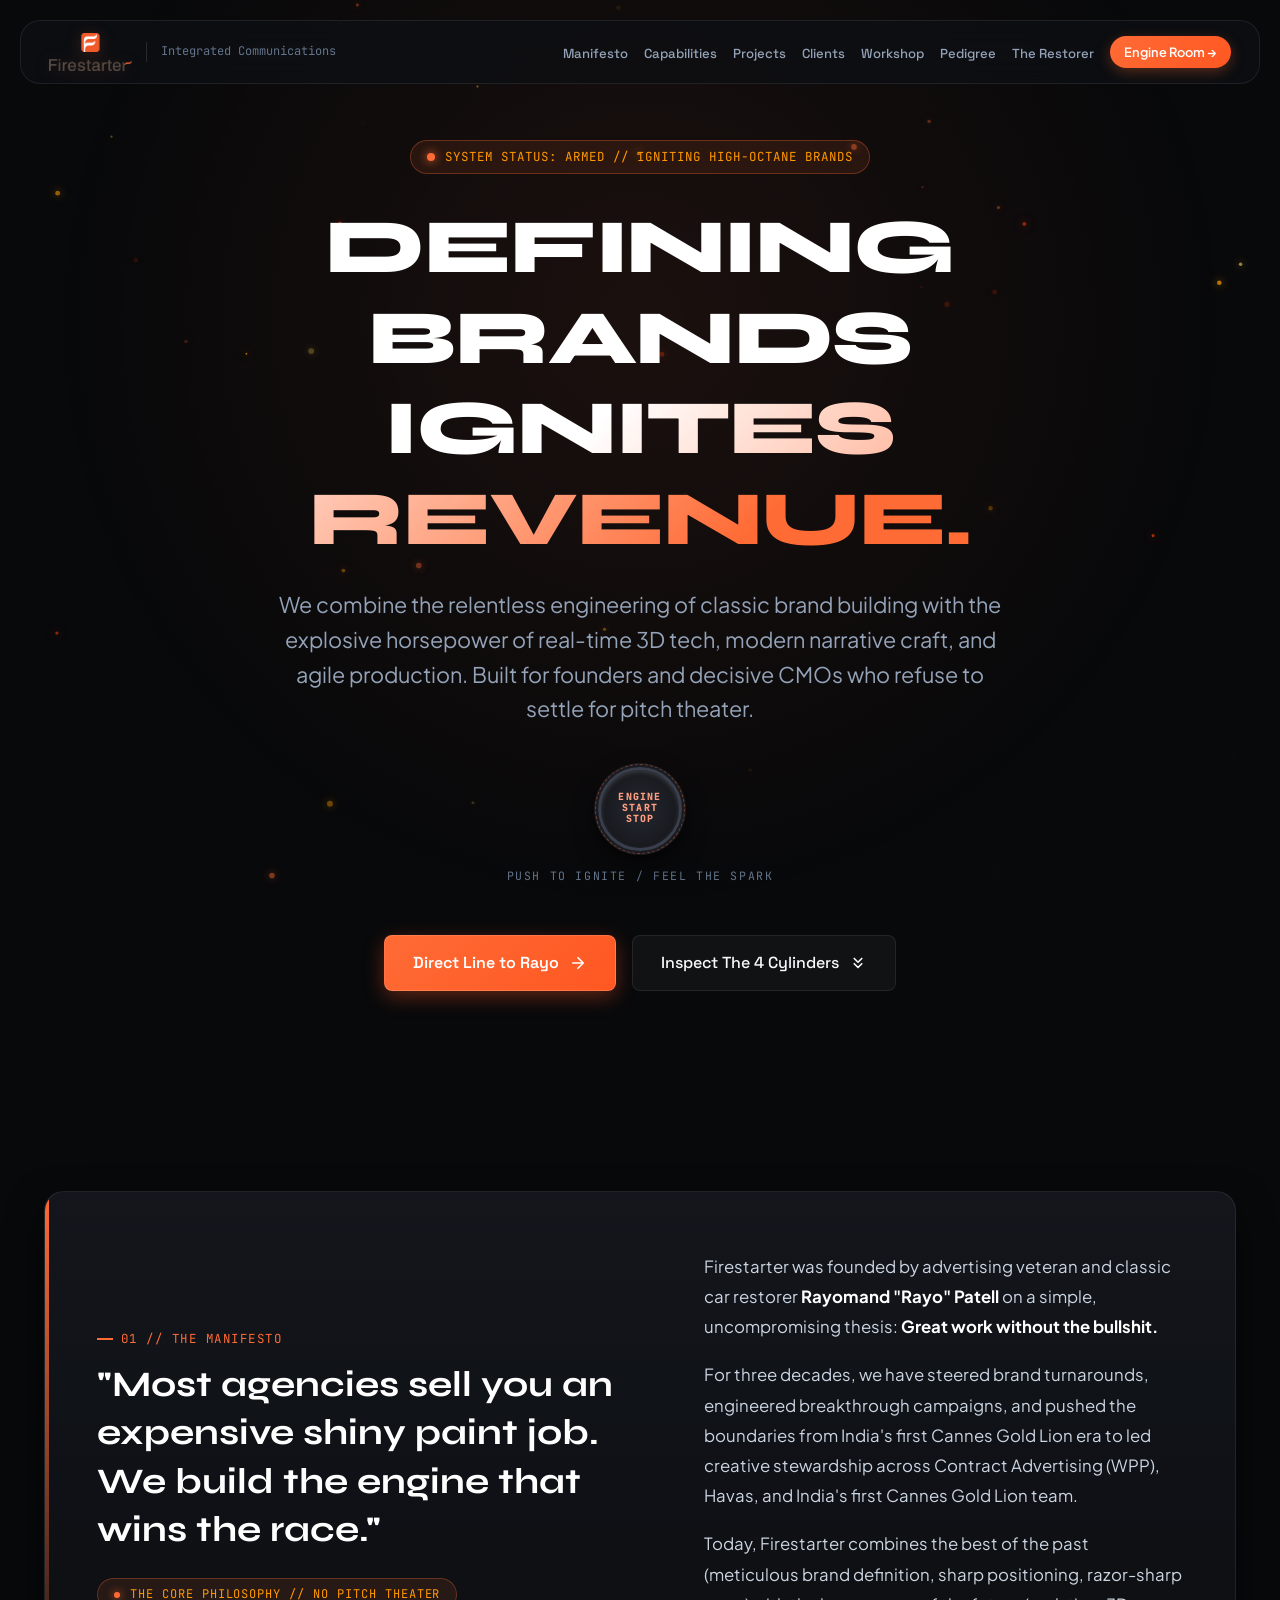
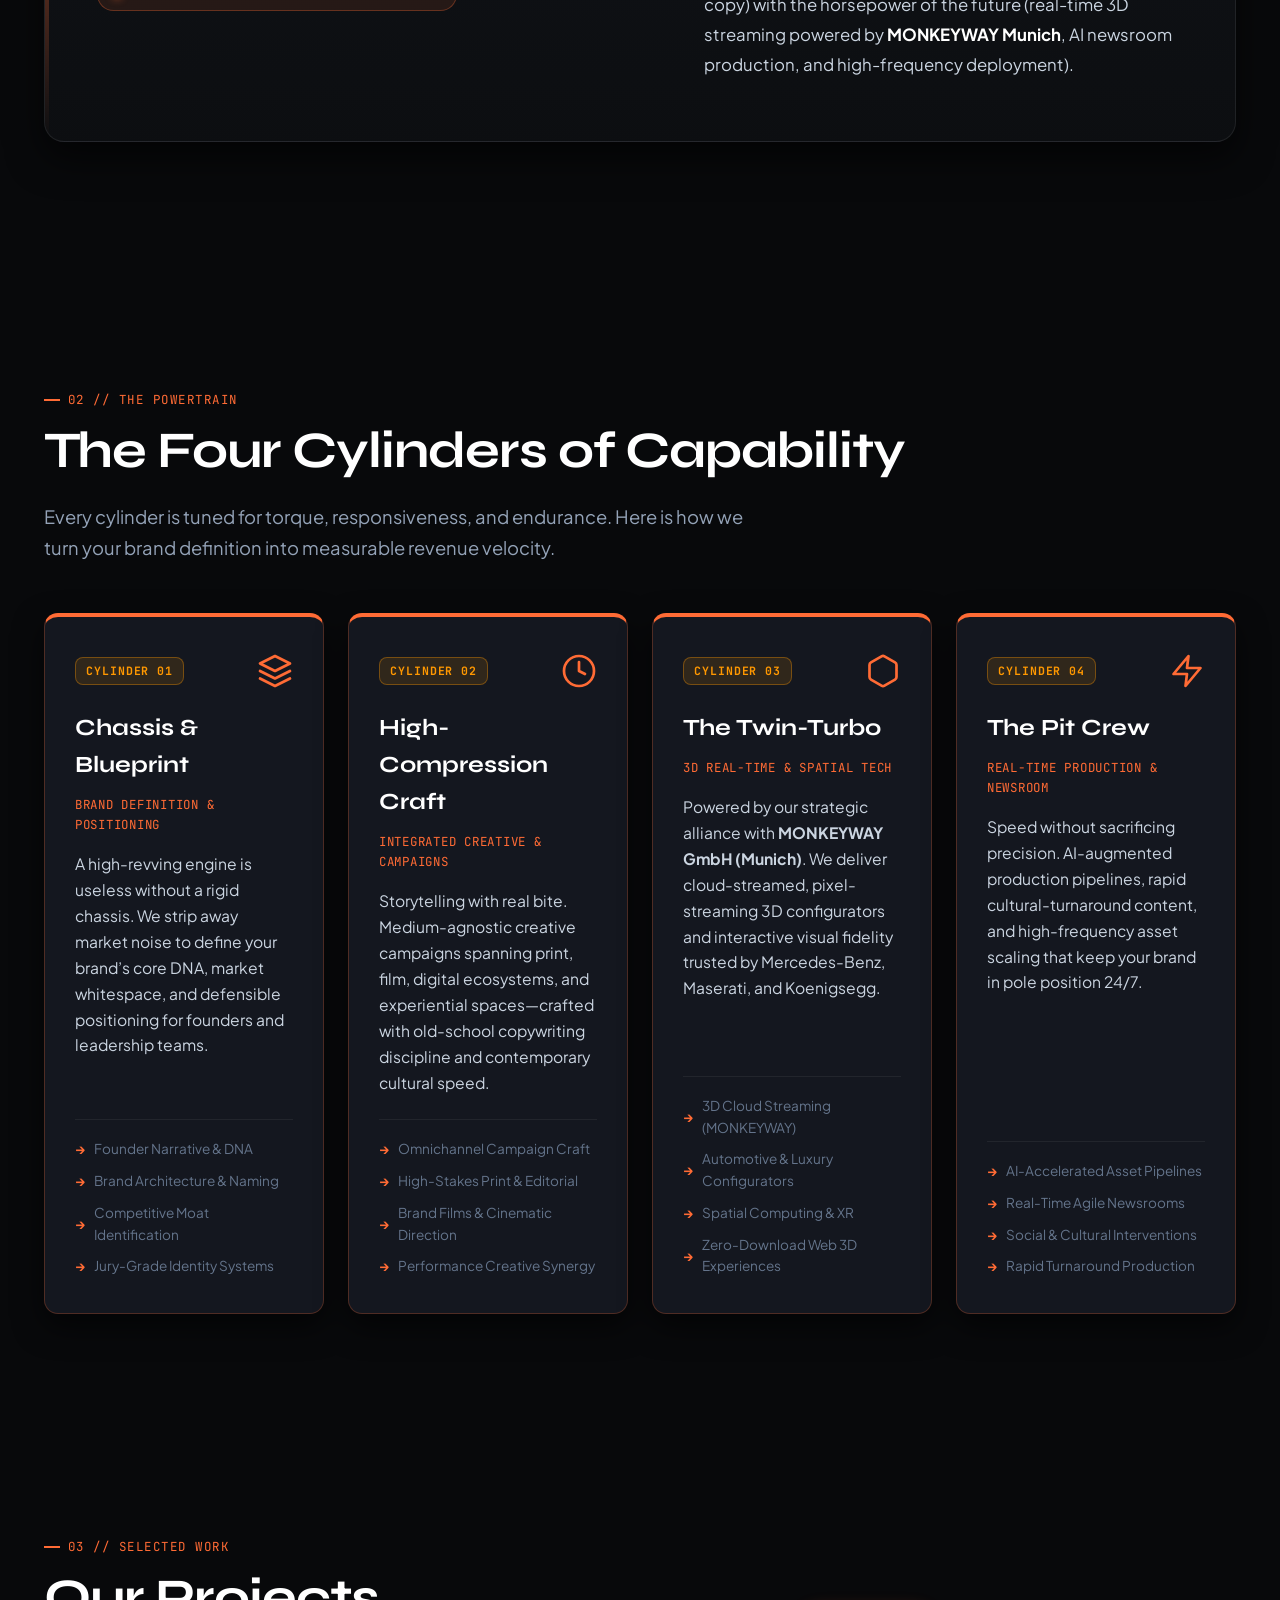
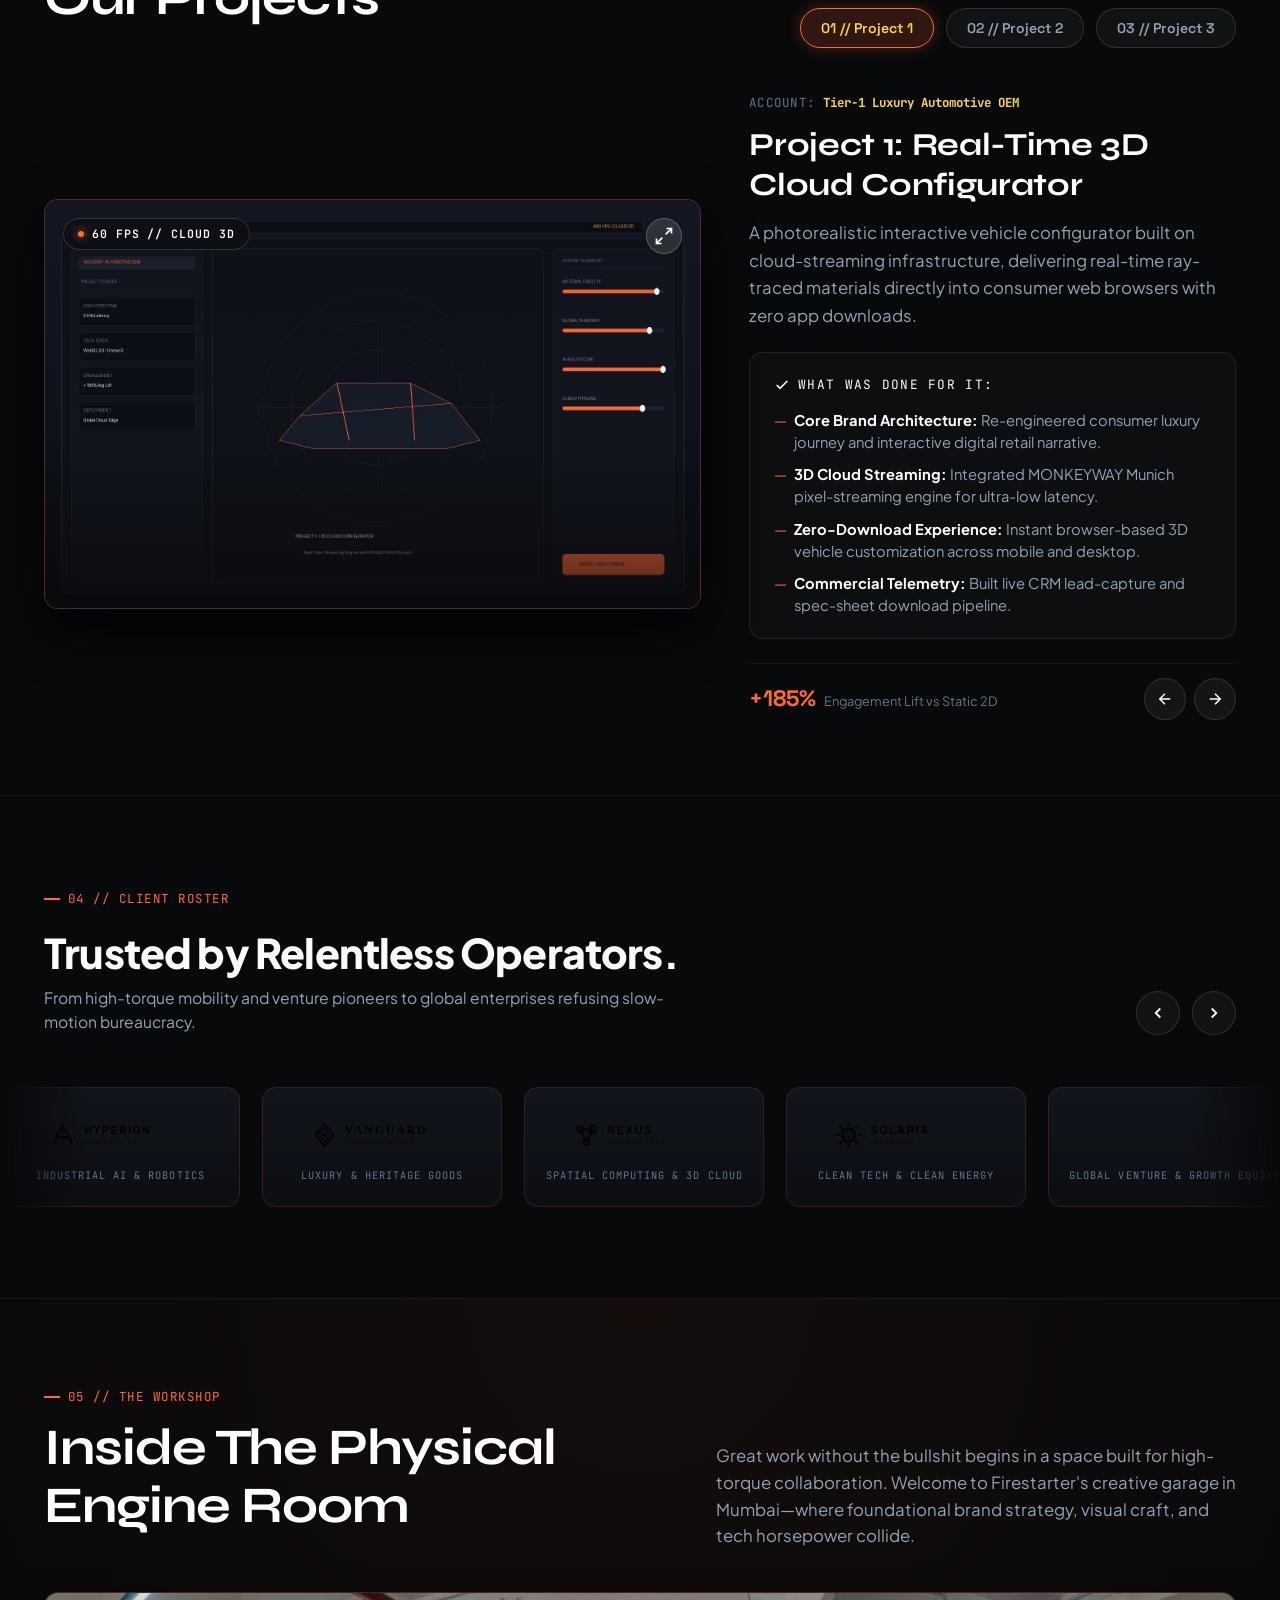
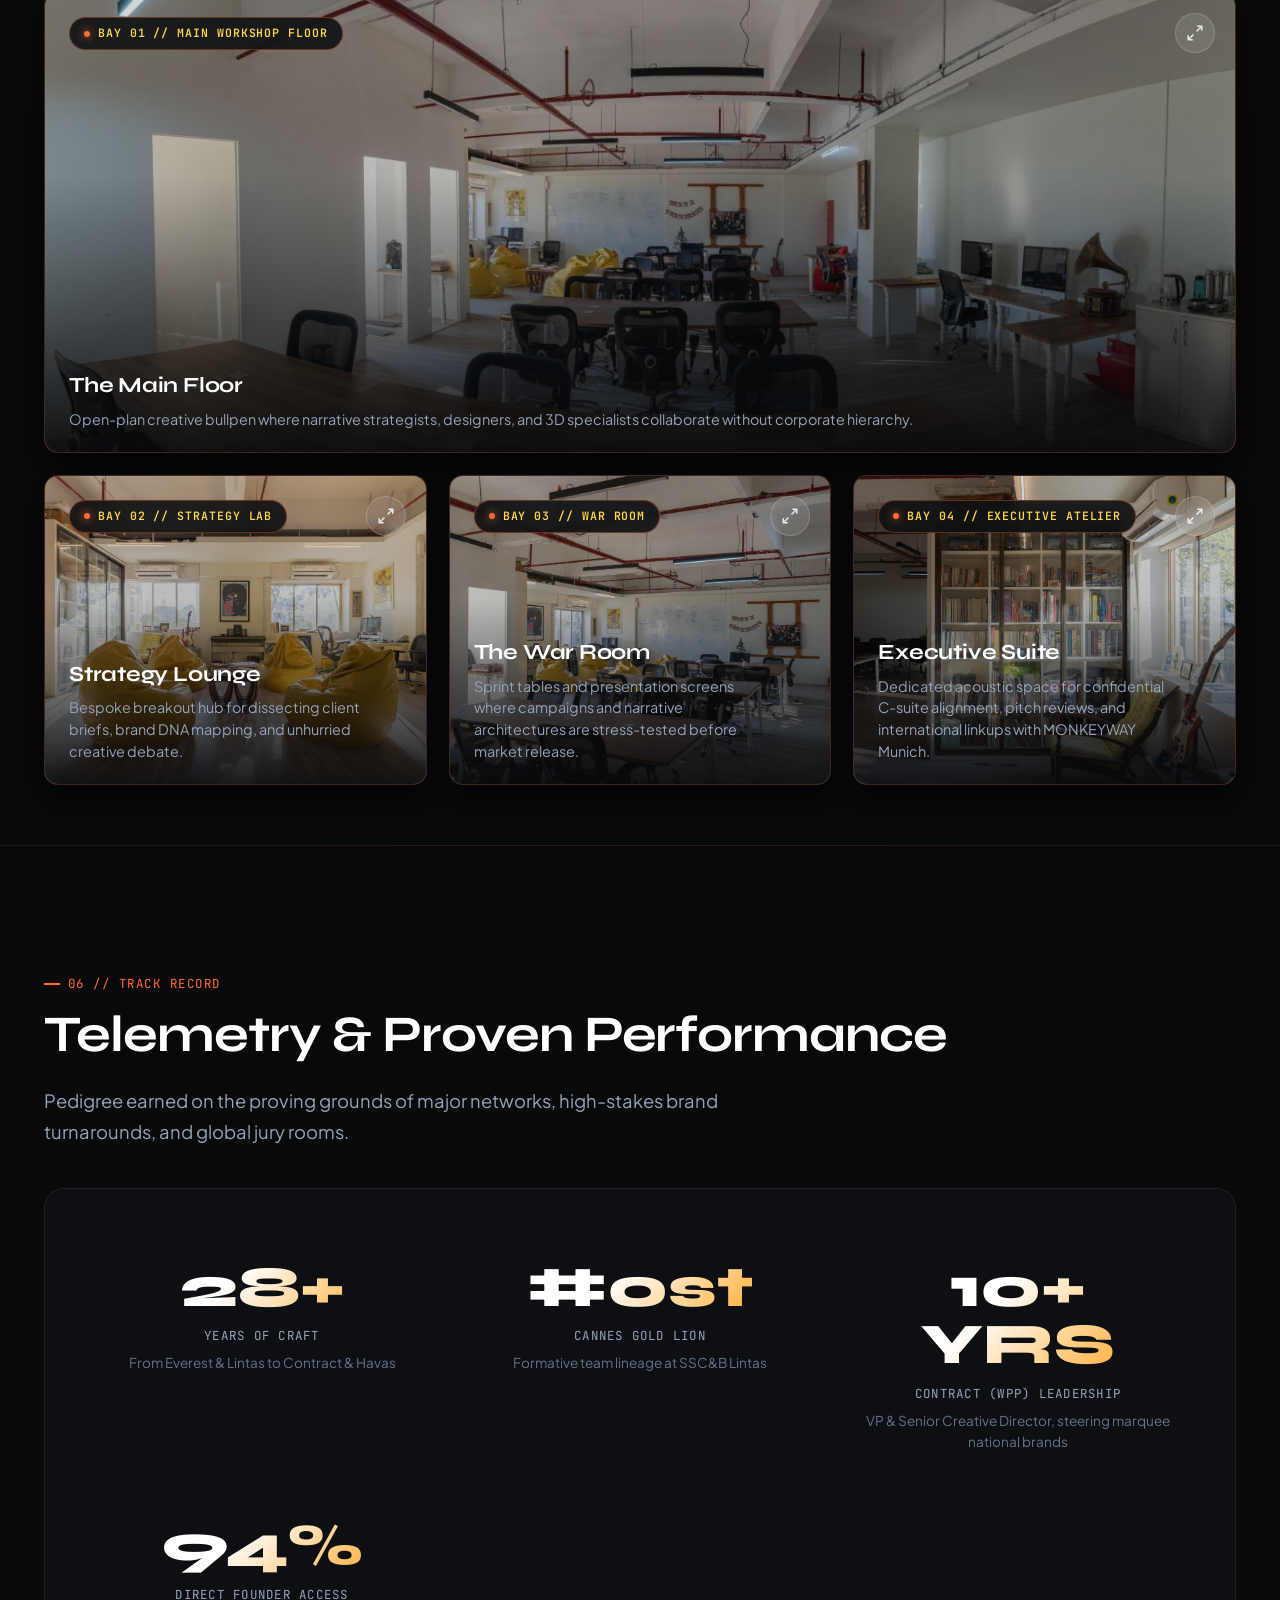
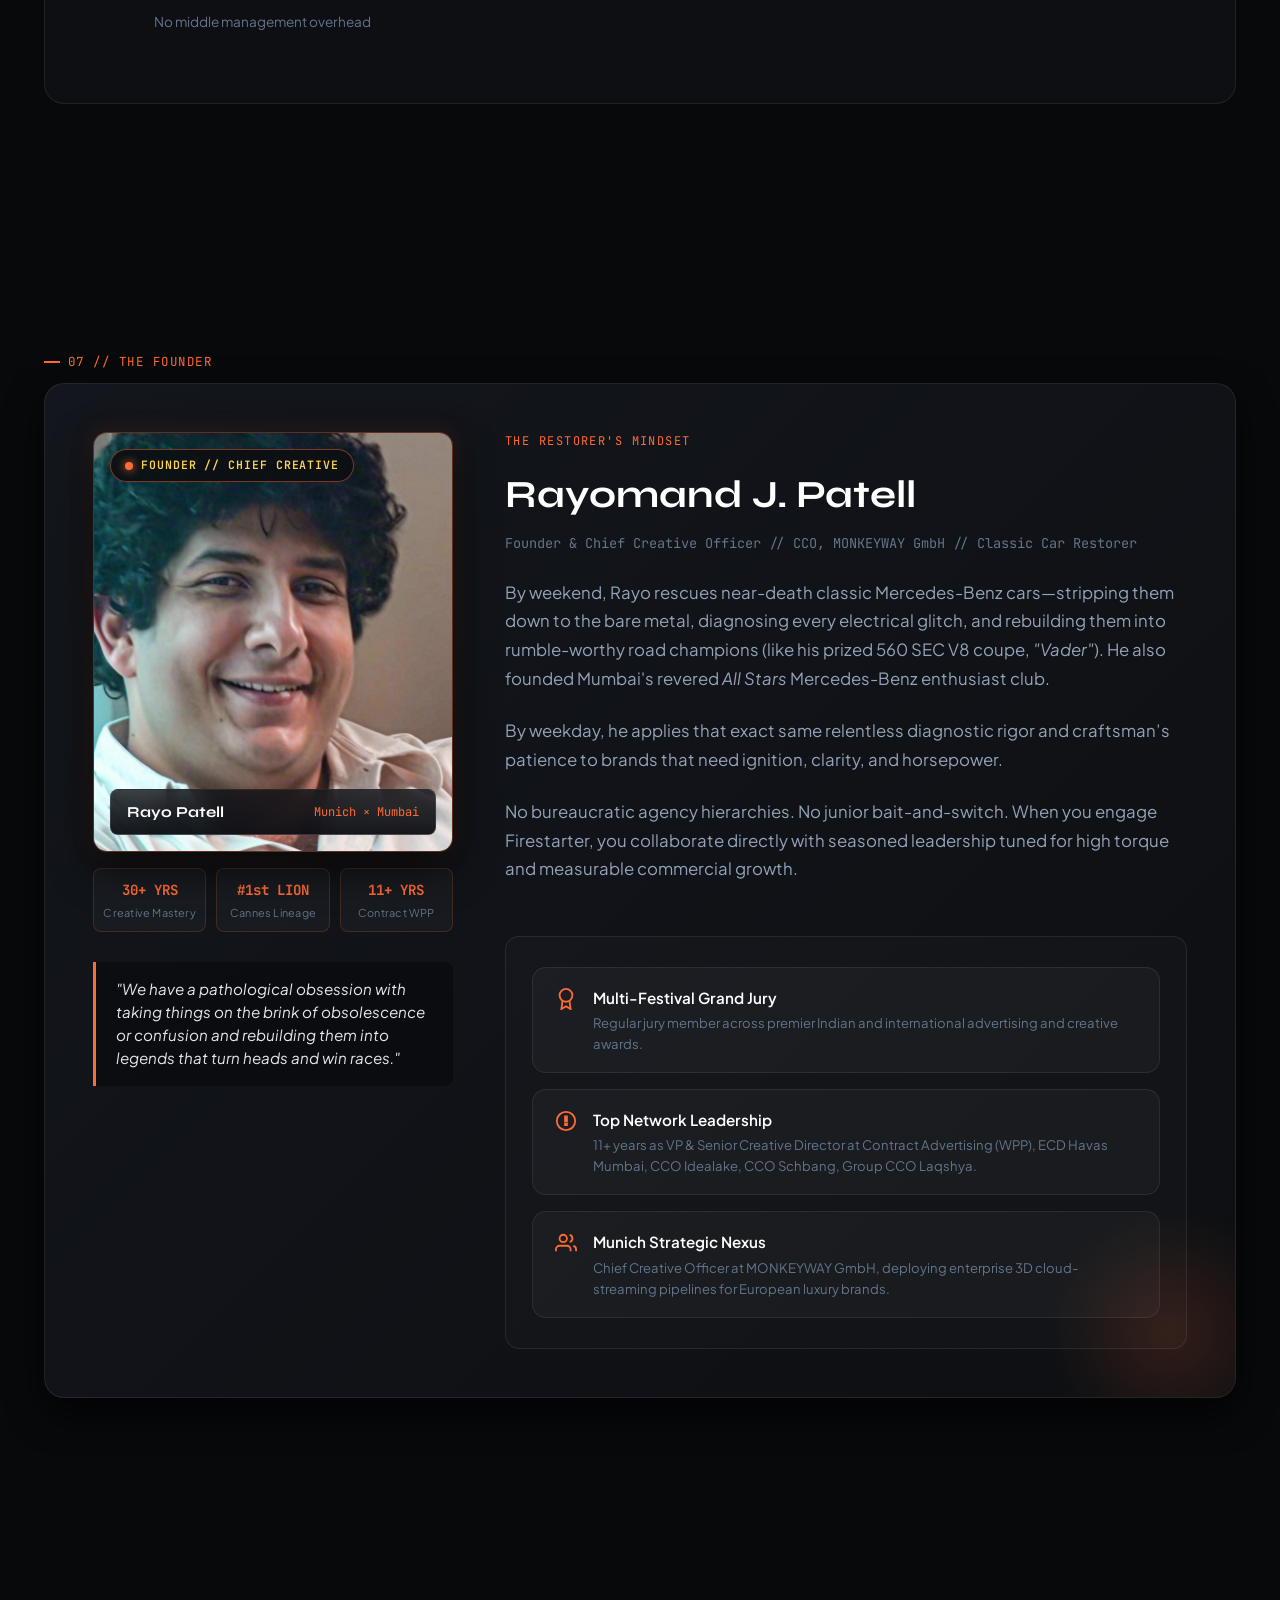
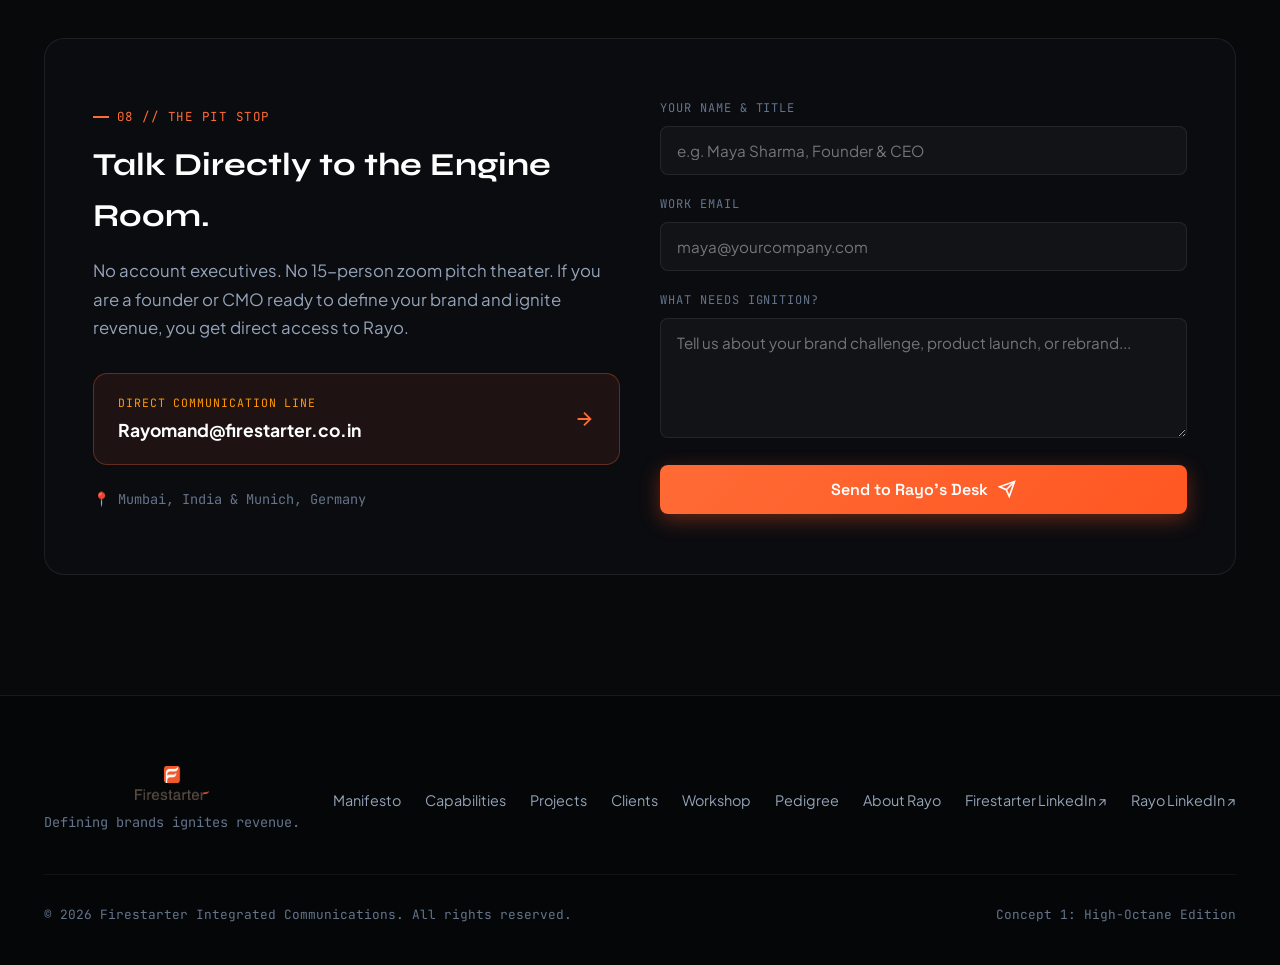
==== commit 75f7ad87: "Remove top concept switcher bar from Option 1 and Option 2 (switching preserved exclusively on index" ====
--- a/option-1.html
+++ b/option-1.html
@@ -16,22 +16,6 @@
 
     <!-- Ambient Spark & Ignition Canvas -->
     <canvas id="spark-canvas"></canvas>
-
-    <!-- Concept Switcher Bar (Compare Option 1 vs Option 2) -->
-    <div class="concept-switcher-bar">
-        <a href="index.html" class="switcher-btn" style="color:var(--text-muted); font-size:0.75rem; border-right:1px solid rgba(255,255,255,0.1); padding-right:10px; border-radius:0;">
-            ← Hub
-        </a>
-        <div class="switcher-label">
-            <span class="dot"></span> Preview:
-        </div>
-        <a href="option-1.html" class="switcher-btn active" data-target-option="option-1.html">
-            ⚡ Option 1: High-Octane
-        </a>
-        <a href="option-2.html" class="switcher-btn" data-target-option="option-2.html">
-            💼 Option 2: Executive Atelier
-        </a>
-    </div>
 
     <!-- Navigation Header -->
     <nav class="site-nav">
--- a/assets/css/shared.css
+++ b/assets/css/shared.css
@@ -161,7 +161,7 @@
 /* Navigation */
 .site-nav {
     position: fixed;
-    top: 76px;
+    top: 20px;
     left: 0;
     width: 100%;
     z-index: 100;
@@ -169,7 +169,7 @@
 }
 
 .site-nav.scrolled {
-    top: 70px;
+    top: 10px;
 }
 
 .nav-container {
@@ -421,7 +421,7 @@
         box-sizing: border-box !important;
     }
     .site-nav {
-        top: 60px;
+        top: 14px;
         padding: 0 12px;
     }
     .nav-container {
@@ -430,21 +430,7 @@
     .nav-logo-img {
         height: 30px !important;
     }
-    .concept-switcher-bar {
-        width: 95% !important;
-        max-width: 390px !important;
-        justify-content: center !important;
-        padding: 3px 5px !important;
-        top: 14px !important;
-    }
-    .switcher-label {
-        display: none !important;
-    }
-    .switcher-btn {
-        padding: 5px 9px !important;
-        font-size: 0.72rem !important;
-        gap: 4px !important;
-    }
+    /* Switcher bar removed */
     .nav-links {
         display: none !important;
     }
@@ -1286,7 +1272,7 @@
 
     .nav-links {
         position: fixed;
-        top: 105px;
+        top: 72px;
         left: 12px;
         right: 12px;
         background: rgba(14, 16, 20, 0.97);
--- a/assets/css/option-1.css
+++ b/assets/css/option-1.css
@@ -640,7 +640,7 @@
 /* Mobile Responsive Optimizations & Swipe Carousel */
 @media (max-width: 768px) {
     .hero-opt1 {
-        padding-top: 130px !important;
+        padding-top: 110px !important;
         padding-bottom: 60px !important;
     }
 
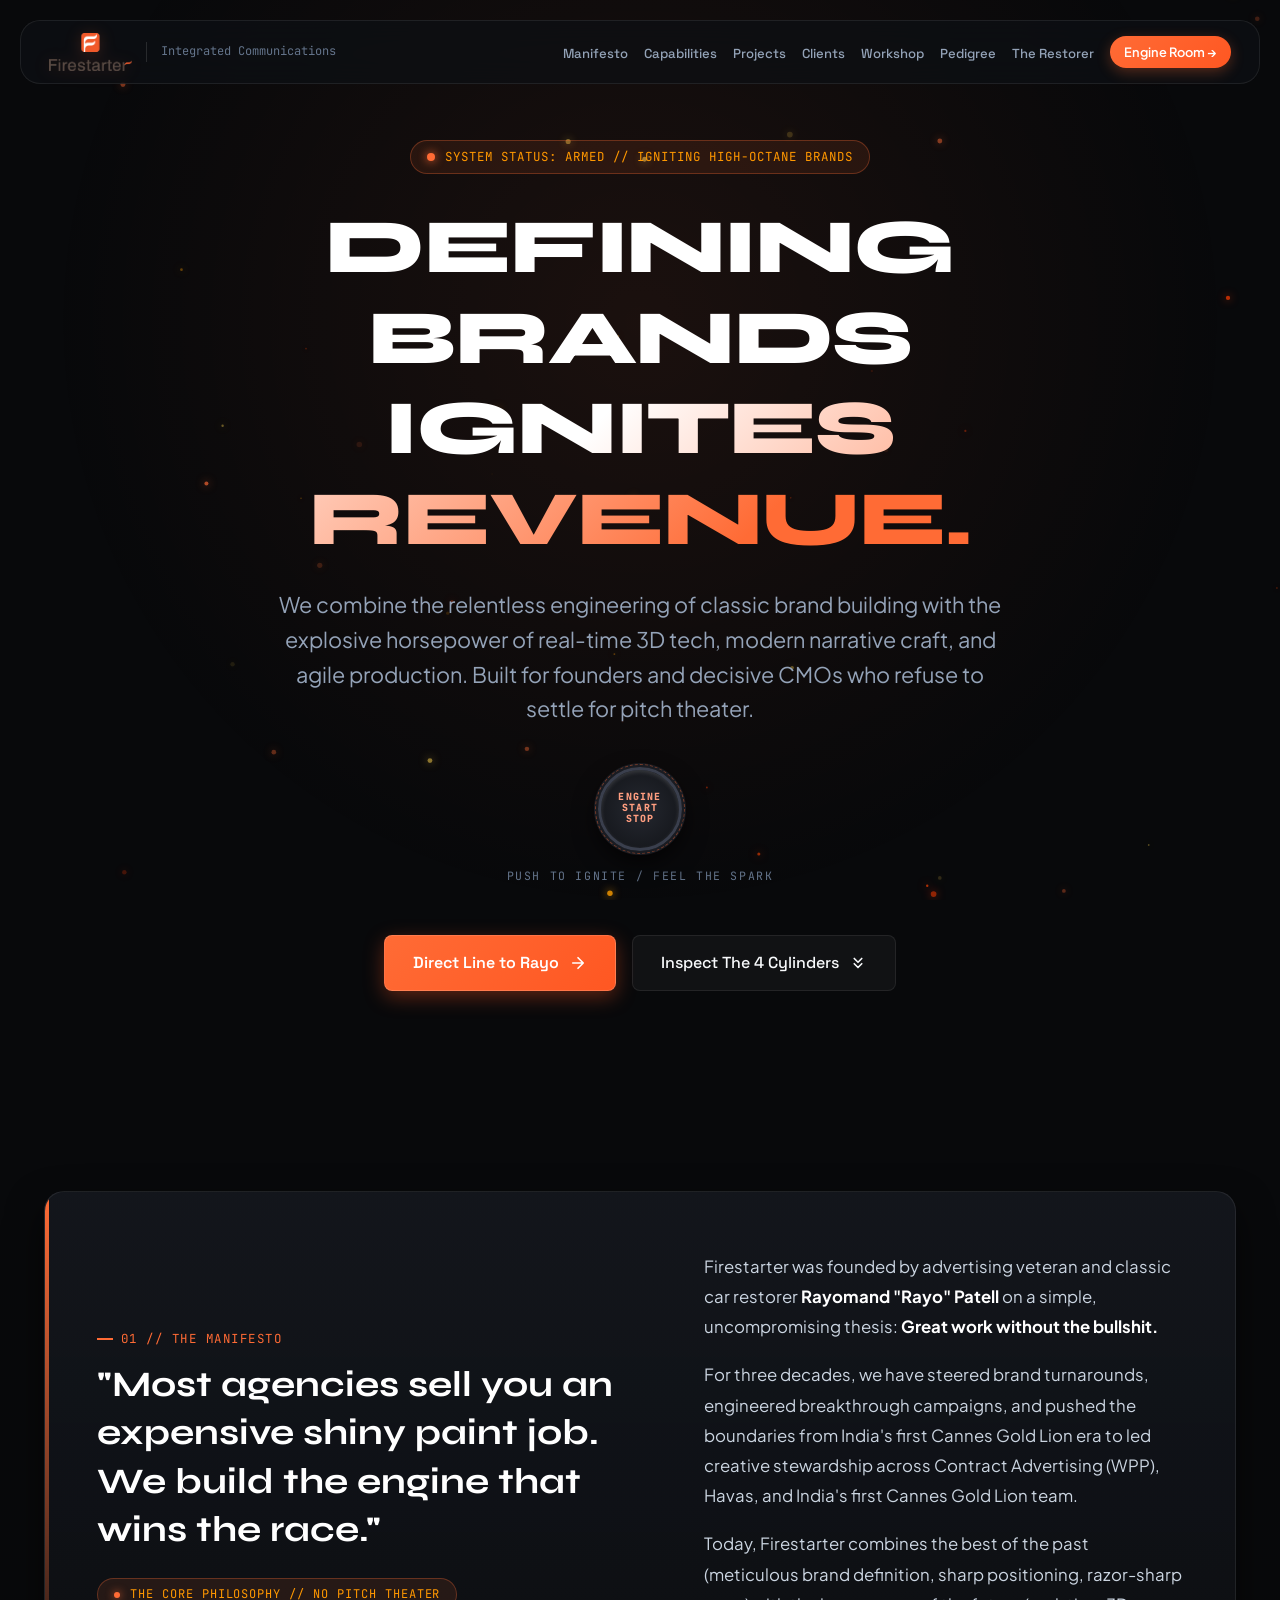
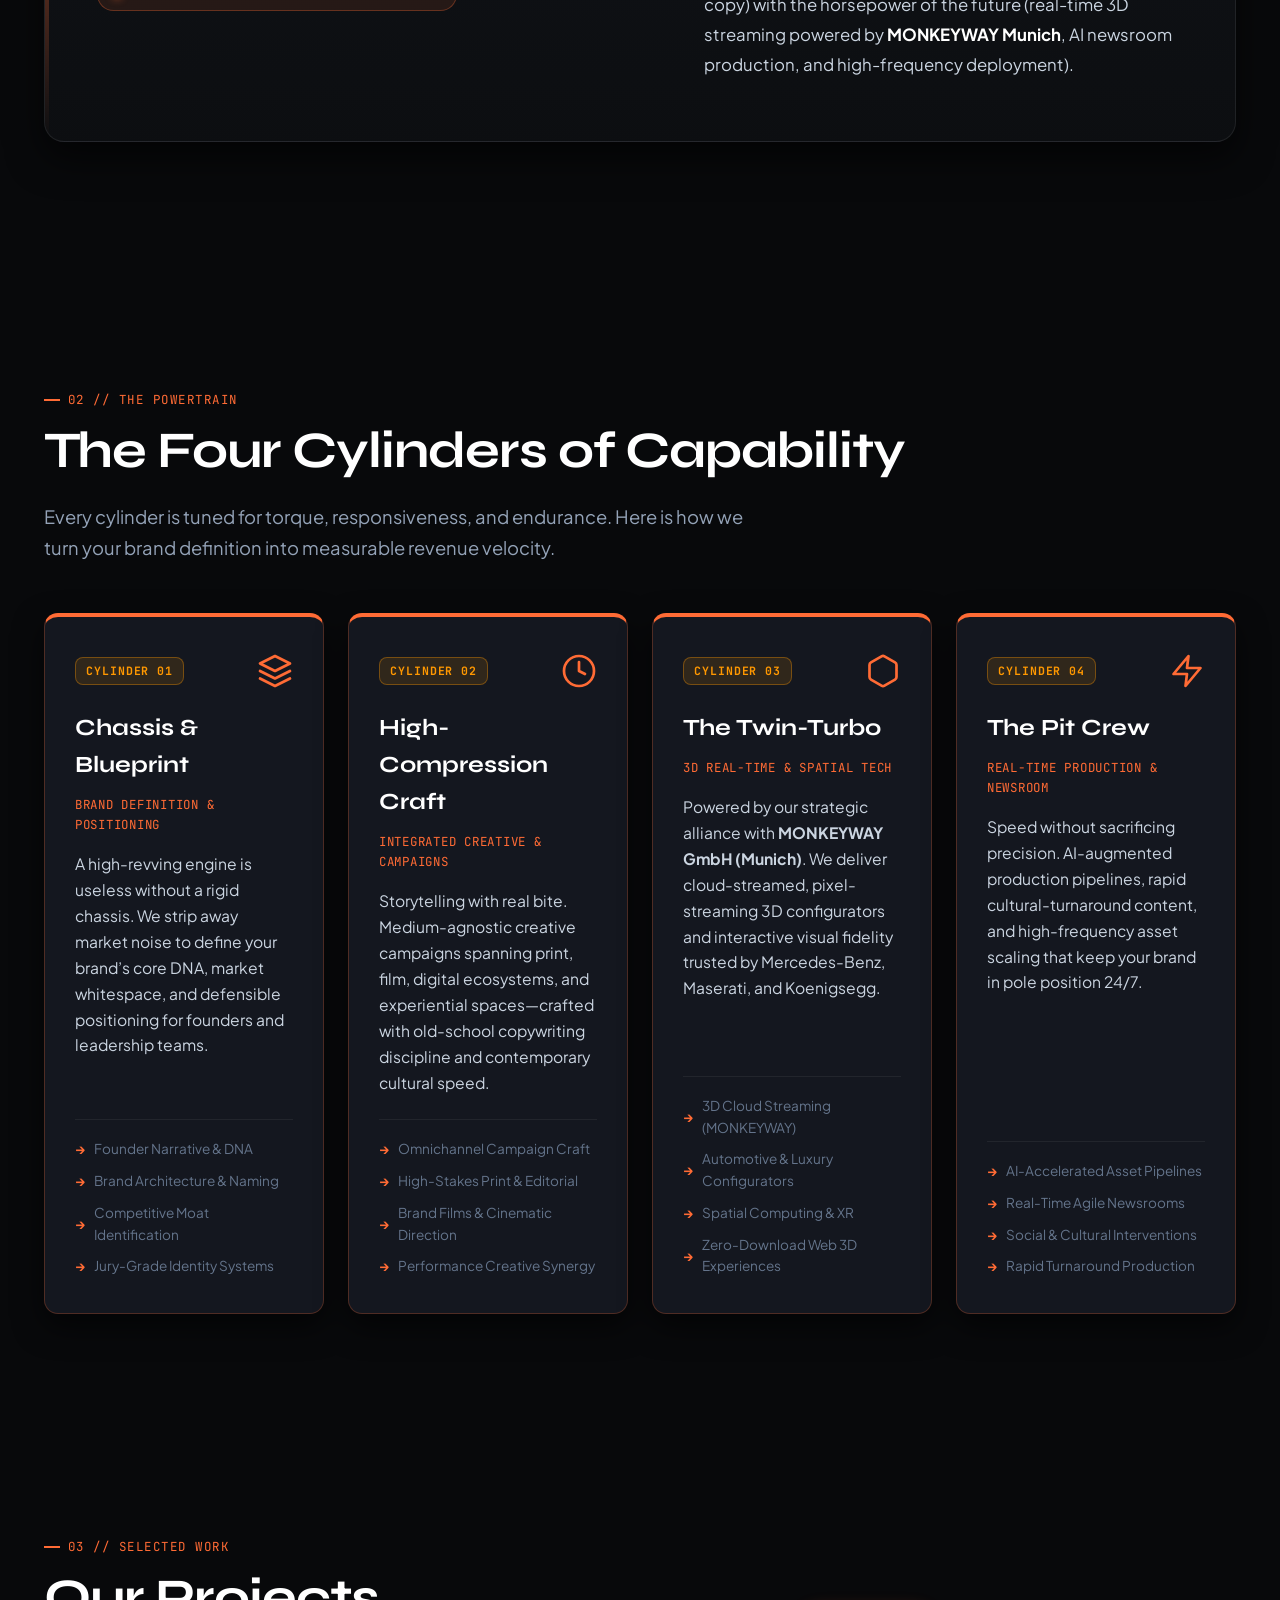
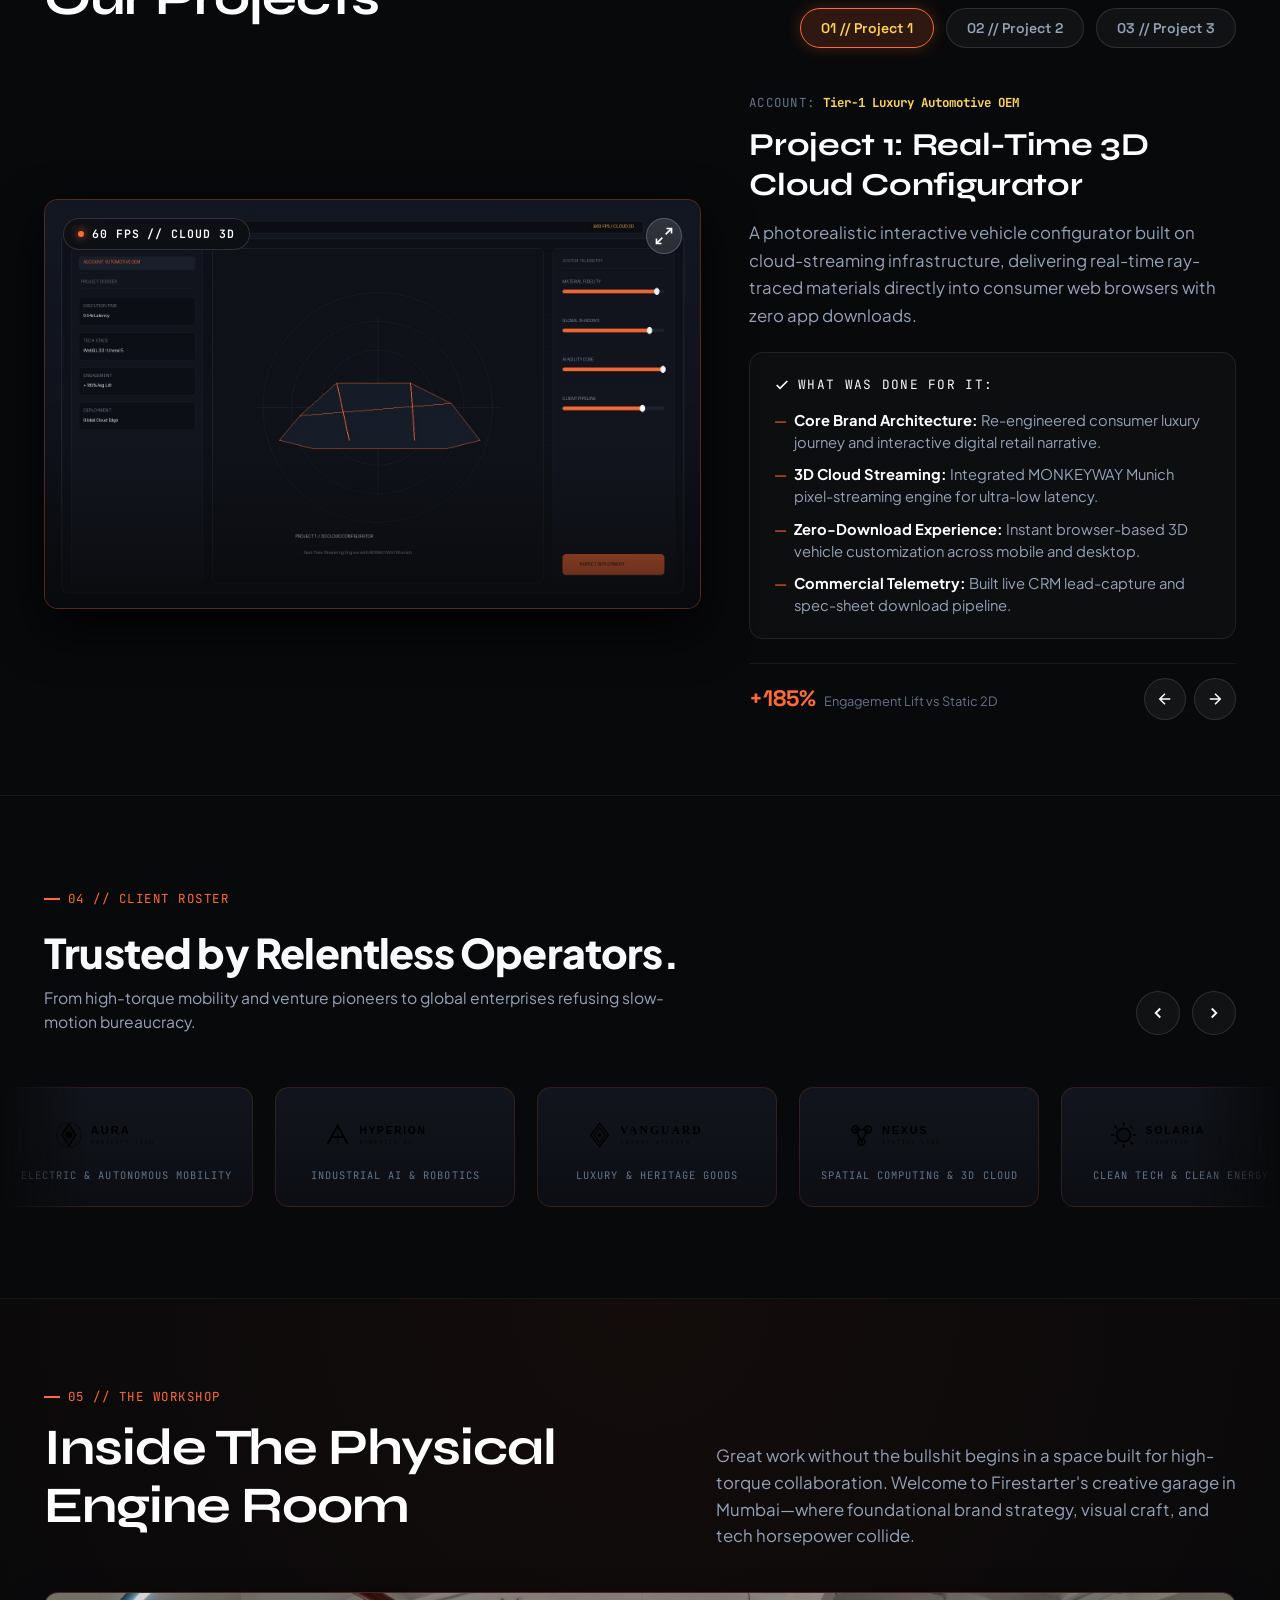
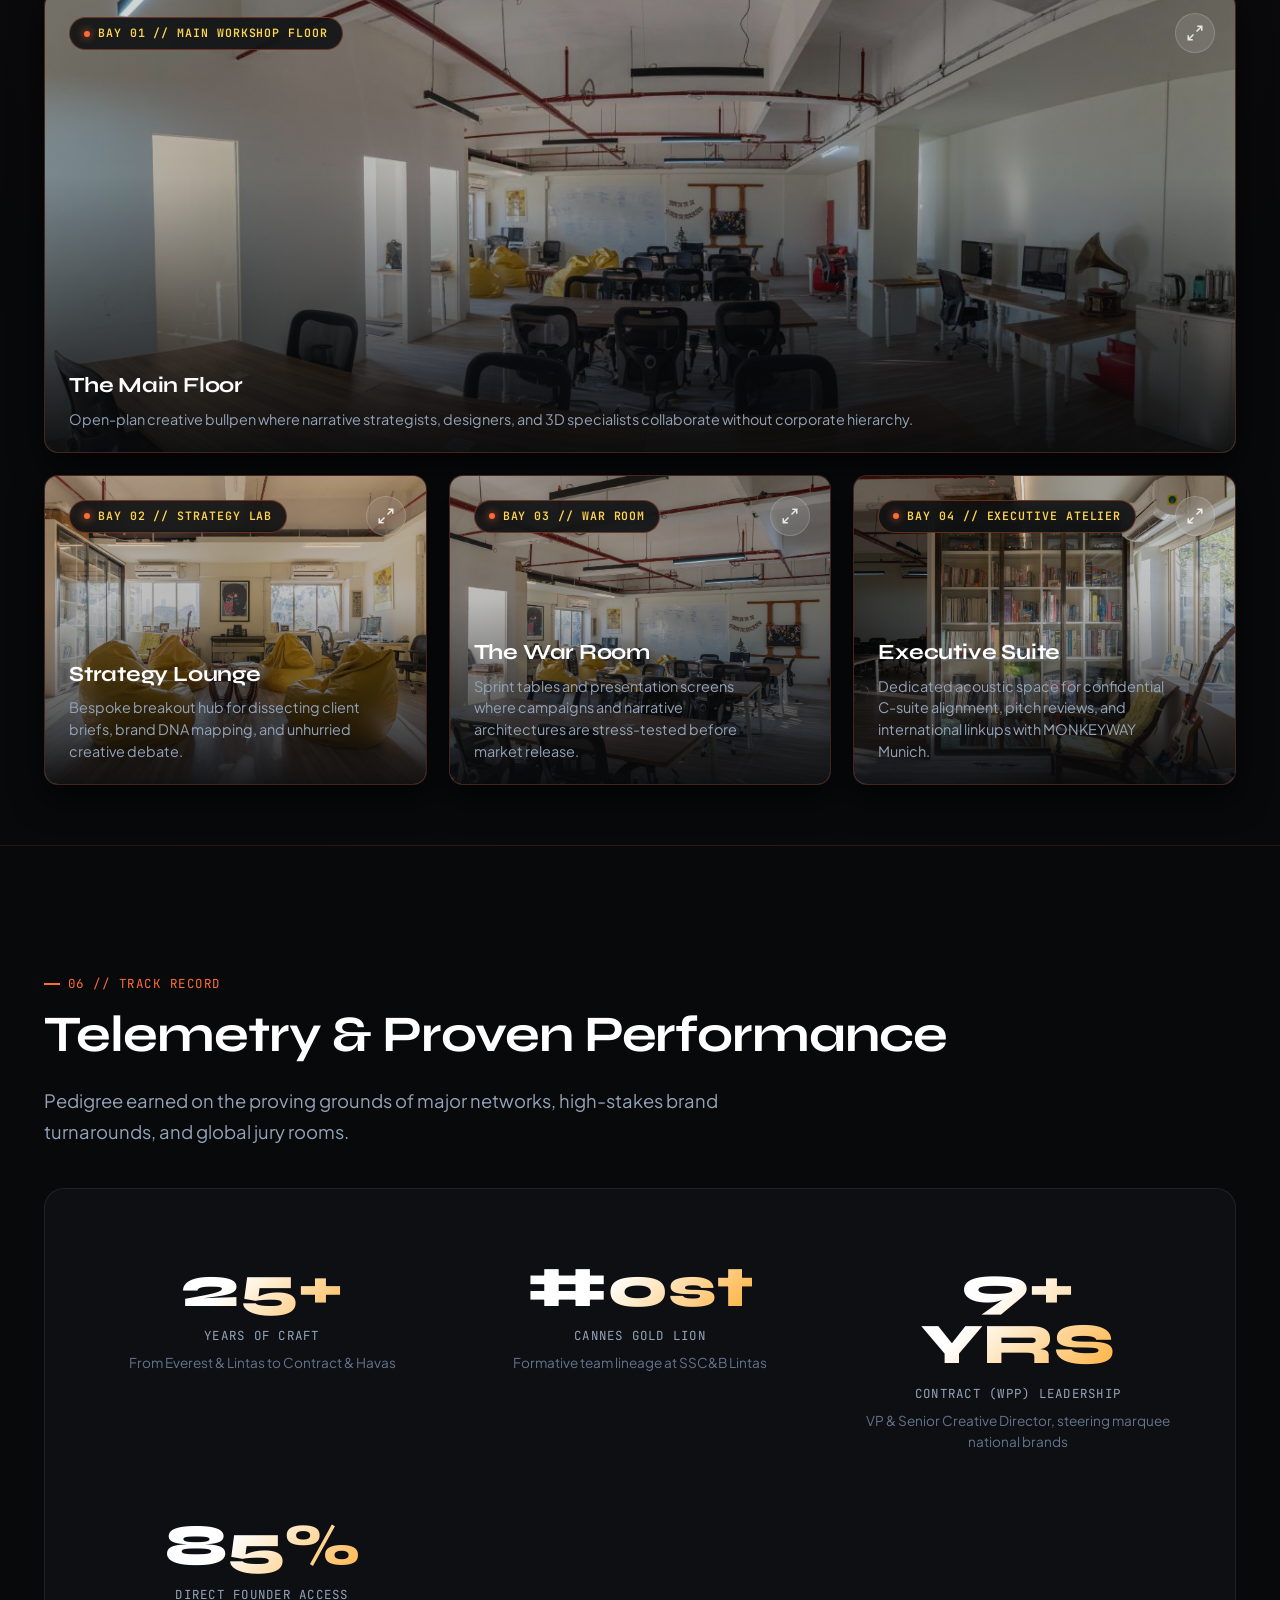
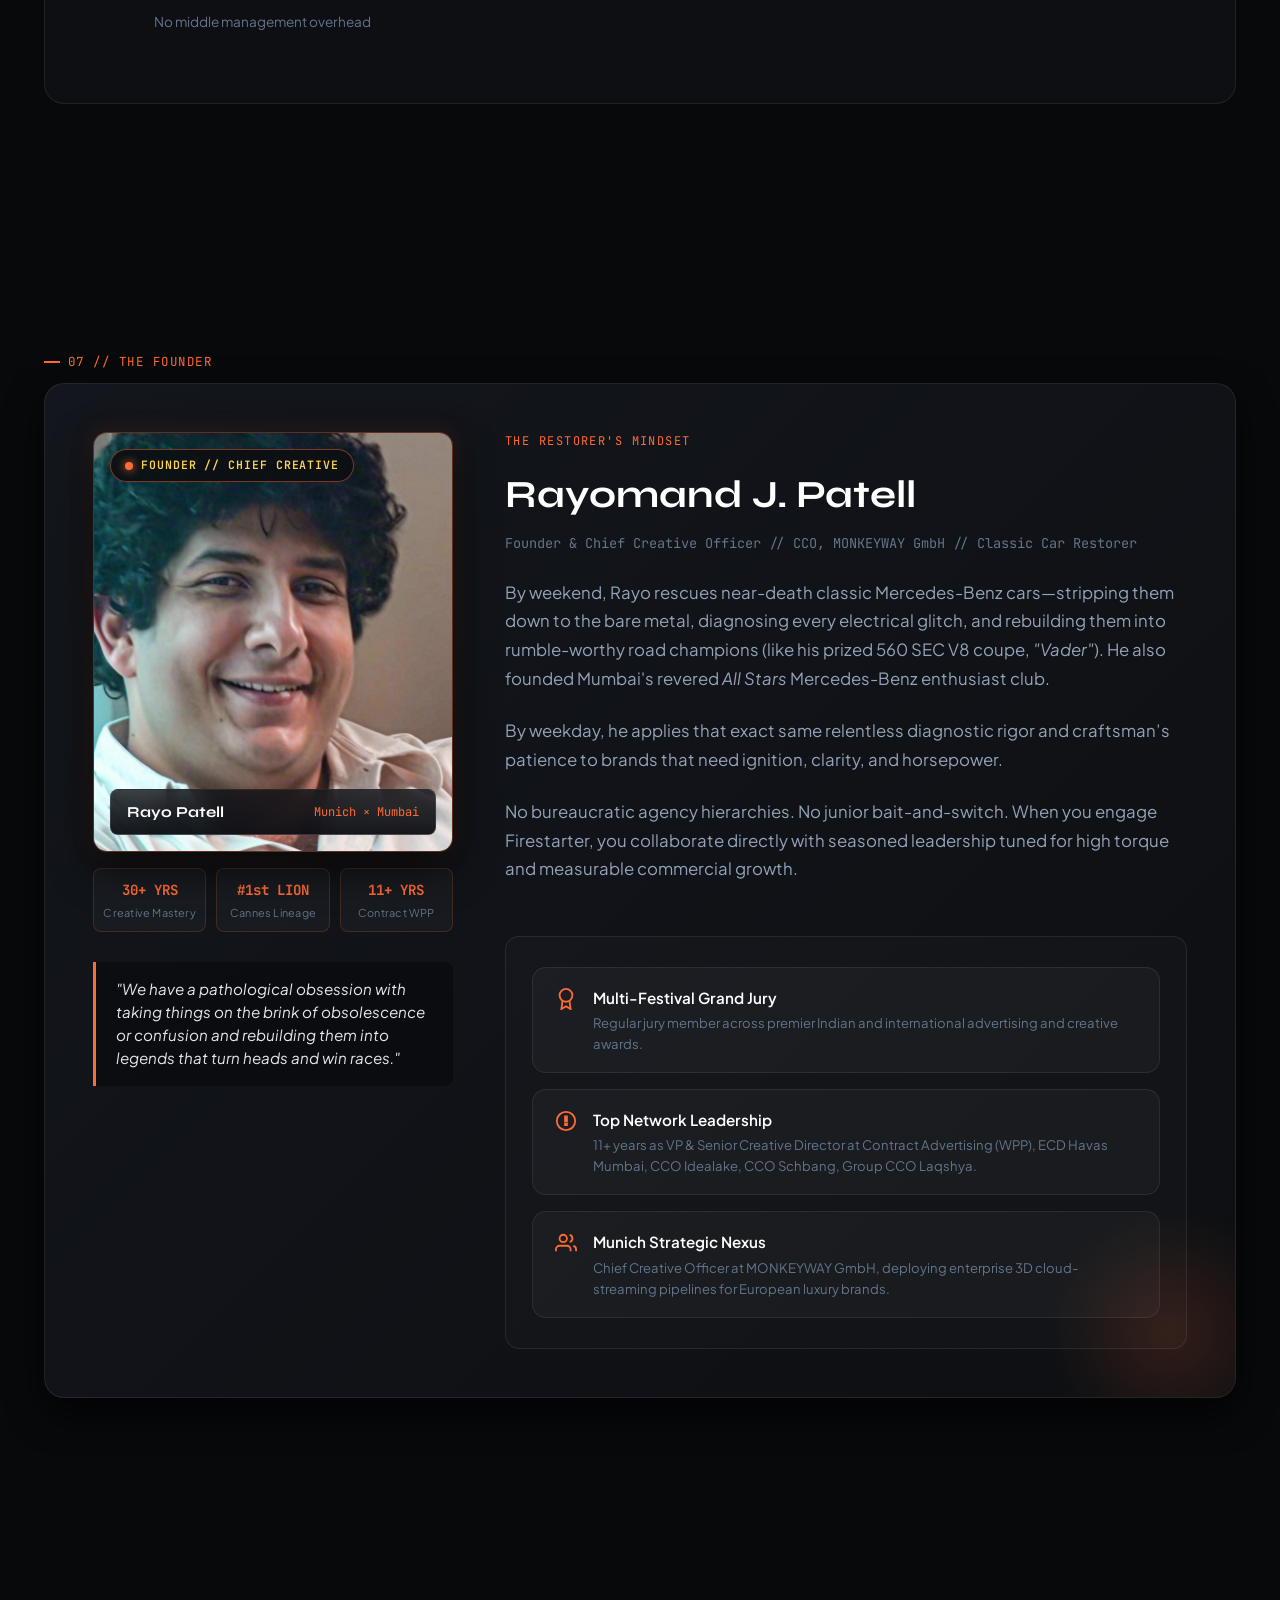
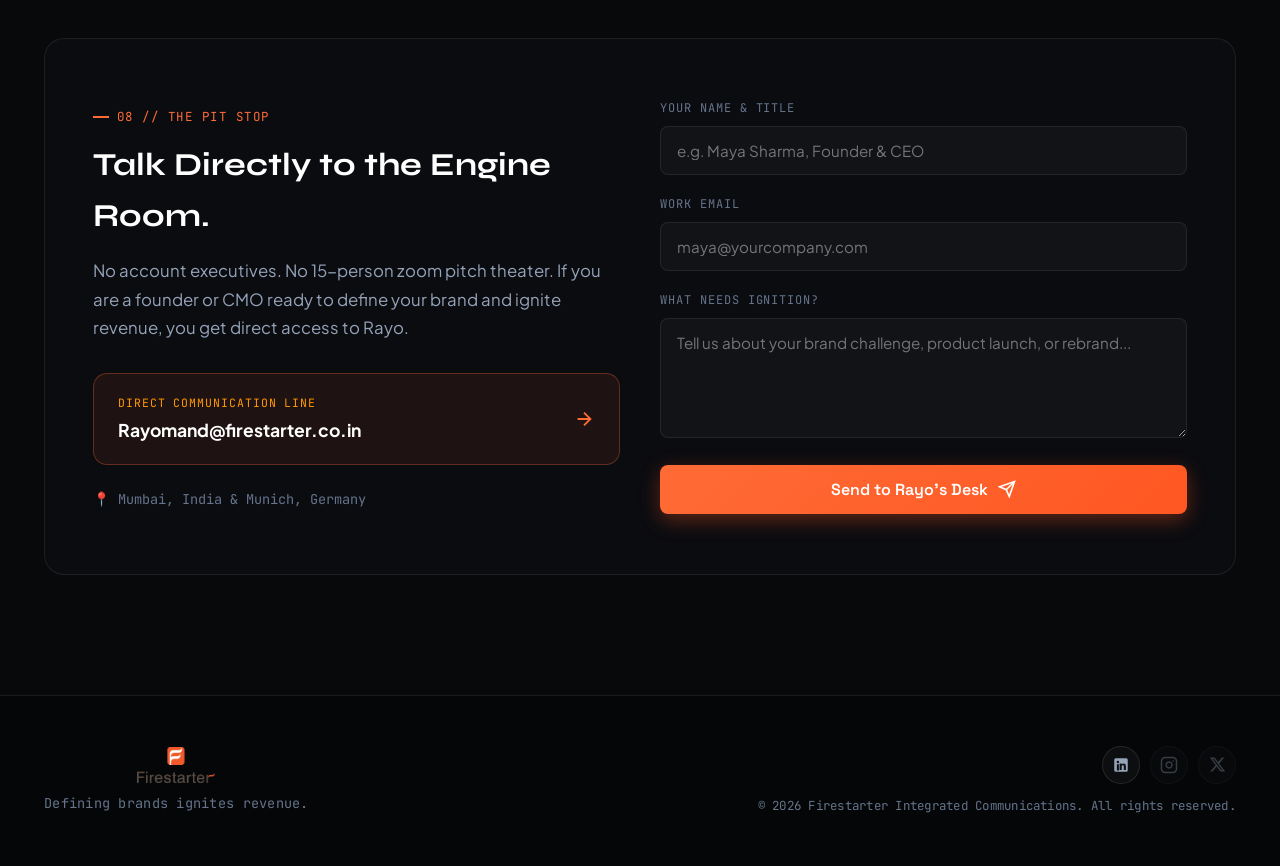
==== commit c11b98c1: "Streamline footer: remove text links and concept edition text, align copyright with logo, and add Li" ====
--- a/option-1.html
+++ b/option-1.html
@@ -819,28 +819,32 @@
     </section>
 
     <!-- FOOTER -->
+    
+
+    <!-- Footer -->
     <footer class="site-footer">
         <div class="container">
-            <div class="footer-top">
+            <div class="footer-wrap">
                 <div class="footer-brand">
-                    <img src="assets/images/logo.png" alt="Firestarter">
+                    <img src="assets/images/logo.png" alt="Firestarter" class="footer-logo">
                     <span class="footer-tagline">Defining brands ignites revenue.</span>
                 </div>
-                <ul class="footer-links">
-                    <li><a href="#philosophy" class="footer-link">Manifesto</a></li>
-                    <li><a href="#cylinders" class="footer-link">Capabilities</a></li>
-                    <li><a href="#projects" class="footer-link">Projects</a></li>
-                    <li><a href="#clients" class="footer-link">Clients</a></li>
-                    <li><a href="#workshop" class="footer-link">Workshop</a></li>
-                    <li><a href="#telemetry" class="footer-link">Pedigree</a></li>
-                    <li><a href="#restorer" class="footer-link">About Rayo</a></li>
-                    <li><a href="https://www.linkedin.com/company/firestarter-integrated-communications/" target="_blank" rel="noopener" class="footer-link">Firestarter LinkedIn ↗</a></li>
-                    <li><a href="https://in.linkedin.com/in/rayomandjpatell" target="_blank" rel="noopener" class="footer-link">Rayo LinkedIn ↗</a></li>
-                </ul>
-            </div>
-            <div class="footer-bottom">
-                <div>© 2026 Firestarter Integrated Communications. All rights reserved.</div>
-                <div>Concept 1: High-Octane Edition</div>
+                <div class="footer-right">
+                    <div class="footer-social-links" aria-label="Social Channels">
+                        <a href="https://www.linkedin.com/company/firestarter-integrated-communications/" target="_blank" rel="noopener" class="footer-social-icon" aria-label="Firestarter LinkedIn" title="LinkedIn">
+                            <svg width="18" height="18" viewBox="0 0 24 24" fill="currentColor"><path d="M19 3a2 2 0 0 1 2 2v14a2 2 0 0 1-2 2H5a2 2 0 0 1-2-2V5a2 2 0 0 1 2-2h14m-.5 15.5v-5.3a3.26 3.26 0 0 0-3.26-3.26c-.85 0-1.84.52-2.28 1.3v-1.11h-2.79v8.37h2.79v-4.93c0-.77.62-1.4 1.39-1.4a1.4 1.4 0 0 1 1.4 1.4v4.93h2.75M6.46 10.9v8.37H9.2V10.9H6.46M7.83 6.45a1.62 1.62 0 1 0 0 3.24 1.62 1.62 0 0 0 0-3.24z"/></svg>
+                        </a>
+                        <span class="footer-social-icon disabled" aria-label="Instagram (Coming soon)" title="Instagram (Coming soon)">
+                            <svg width="18" height="18" viewBox="0 0 24 24" fill="none" stroke="currentColor" stroke-width="2" stroke-linecap="round" stroke-linejoin="round"><rect x="2" y="2" width="20" height="20" rx="5" ry="5"/><path d="M16 11.37A4 4 0 1 1 12.63 8 4 4 0 0 1 16 11.37z"/><line x1="17.5" y1="6.5" x2="17.51" y2="6.5"/></svg>
+                        </span>
+                        <span class="footer-social-icon disabled" aria-label="X (Coming soon)" title="X (Coming soon)">
+                            <svg width="17" height="17" viewBox="0 0 24 24" fill="currentColor"><path d="M18.244 2.25h3.308l-7.227 8.26 8.502 11.24H16.17l-5.214-6.817L4.99 21.75H1.68l7.73-8.835L1.254 2.25H8.08l4.713 6.231zm-1.161 17.52h1.833L7.084 4.126H5.117z"/></svg>
+                        </span>
+                    </div>
+                    <div class="footer-copyright">
+                        &copy; 2026 Firestarter Integrated Communications. All rights reserved.
+                    </div>
+                </div>
             </div>
         </div>
     </footer>
--- a/assets/css/shared.css
+++ b/assets/css/shared.css
@@ -346,29 +346,27 @@
 .site-footer {
     background: #050607;
     border-top: 1px solid var(--border-subtle);
-    padding: 70px 0 40px;
+    padding: 50px 0;
     position: relative;
     z-index: 10;
 }
 
-.footer-top {
+.footer-wrap {
     display: flex;
     flex-wrap: wrap;
     justify-content: space-between;
     align-items: center;
-    gap: 30px;
-    padding-bottom: 40px;
-    border-bottom: 1px solid rgba(255, 255, 255, 0.05);
+    gap: 28px;
 }
 
 .footer-brand {
     display: flex;
     flex-direction: column;
-    gap: 12px;
-}
-
-.footer-brand img {
-    height: 34px;
+    gap: 10px;
+}
+
+.footer-logo {
+    height: 36px;
     width: auto;
     object-fit: contain;
 }
@@ -377,35 +375,69 @@
     font-family: var(--font-mono);
     font-size: 0.85rem;
     color: var(--text-muted);
-}
-
-.footer-links {
-    display: flex;
-    gap: 24px;
-    list-style: none;
-}
-
-.footer-link {
+    letter-spacing: 0.02em;
+}
+
+.footer-right {
+    display: flex;
+    flex-direction: column;
+    align-items: flex-end;
+    gap: 12px;
+    text-align: right;
+}
+
+.footer-social-links {
+    display: inline-flex;
+    align-items: center;
+    gap: 10px;
+}
+
+.footer-social-icon {
+    width: 38px;
+    height: 38px;
+    border-radius: 50%;
+    display: inline-flex;
+    align-items: center;
+    justify-content: center;
+    background: rgba(255, 255, 255, 0.035);
+    border: 1px solid rgba(255, 255, 255, 0.1);
     color: var(--text-secondary);
+    transition: all 0.25s cubic-bezier(0.16, 1, 0.3, 1);
     text-decoration: none;
-    font-size: 0.9rem;
-    transition: var(--transition);
-}
-
-.footer-link:hover {
-    color: var(--accent-fire);
-}
-
-.footer-bottom {
-    padding-top: 30px;
-    display: flex;
-    flex-wrap: wrap;
-    justify-content: space-between;
-    align-items: center;
-    gap: 16px;
-    font-size: 0.8rem;
+}
+
+.footer-social-icon:not(.disabled):hover {
+    background: rgba(255, 255, 255, 0.1);
+    border-color: rgba(255, 255, 255, 0.3);
+    color: var(--text-primary);
+    transform: translateY(-2px);
+}
+
+.footer-social-icon.disabled {
+    opacity: 0.35;
+    cursor: not-allowed;
+}
+
+.footer-copyright {
+    font-family: var(--font-mono);
+    font-size: 0.78rem;
     color: var(--text-muted);
-    font-family: var(--font-mono);
+    letter-spacing: 0.02em;
+}
+
+@media (max-width: 768px) {
+    .site-footer {
+        padding: 40px 0;
+    }
+    .footer-wrap {
+        flex-direction: column;
+        align-items: flex-start;
+        gap: 24px;
+    }
+    .footer-right {
+        align-items: flex-start;
+        text-align: left;
+    }
 }
 
 /* Responsive adjustments */
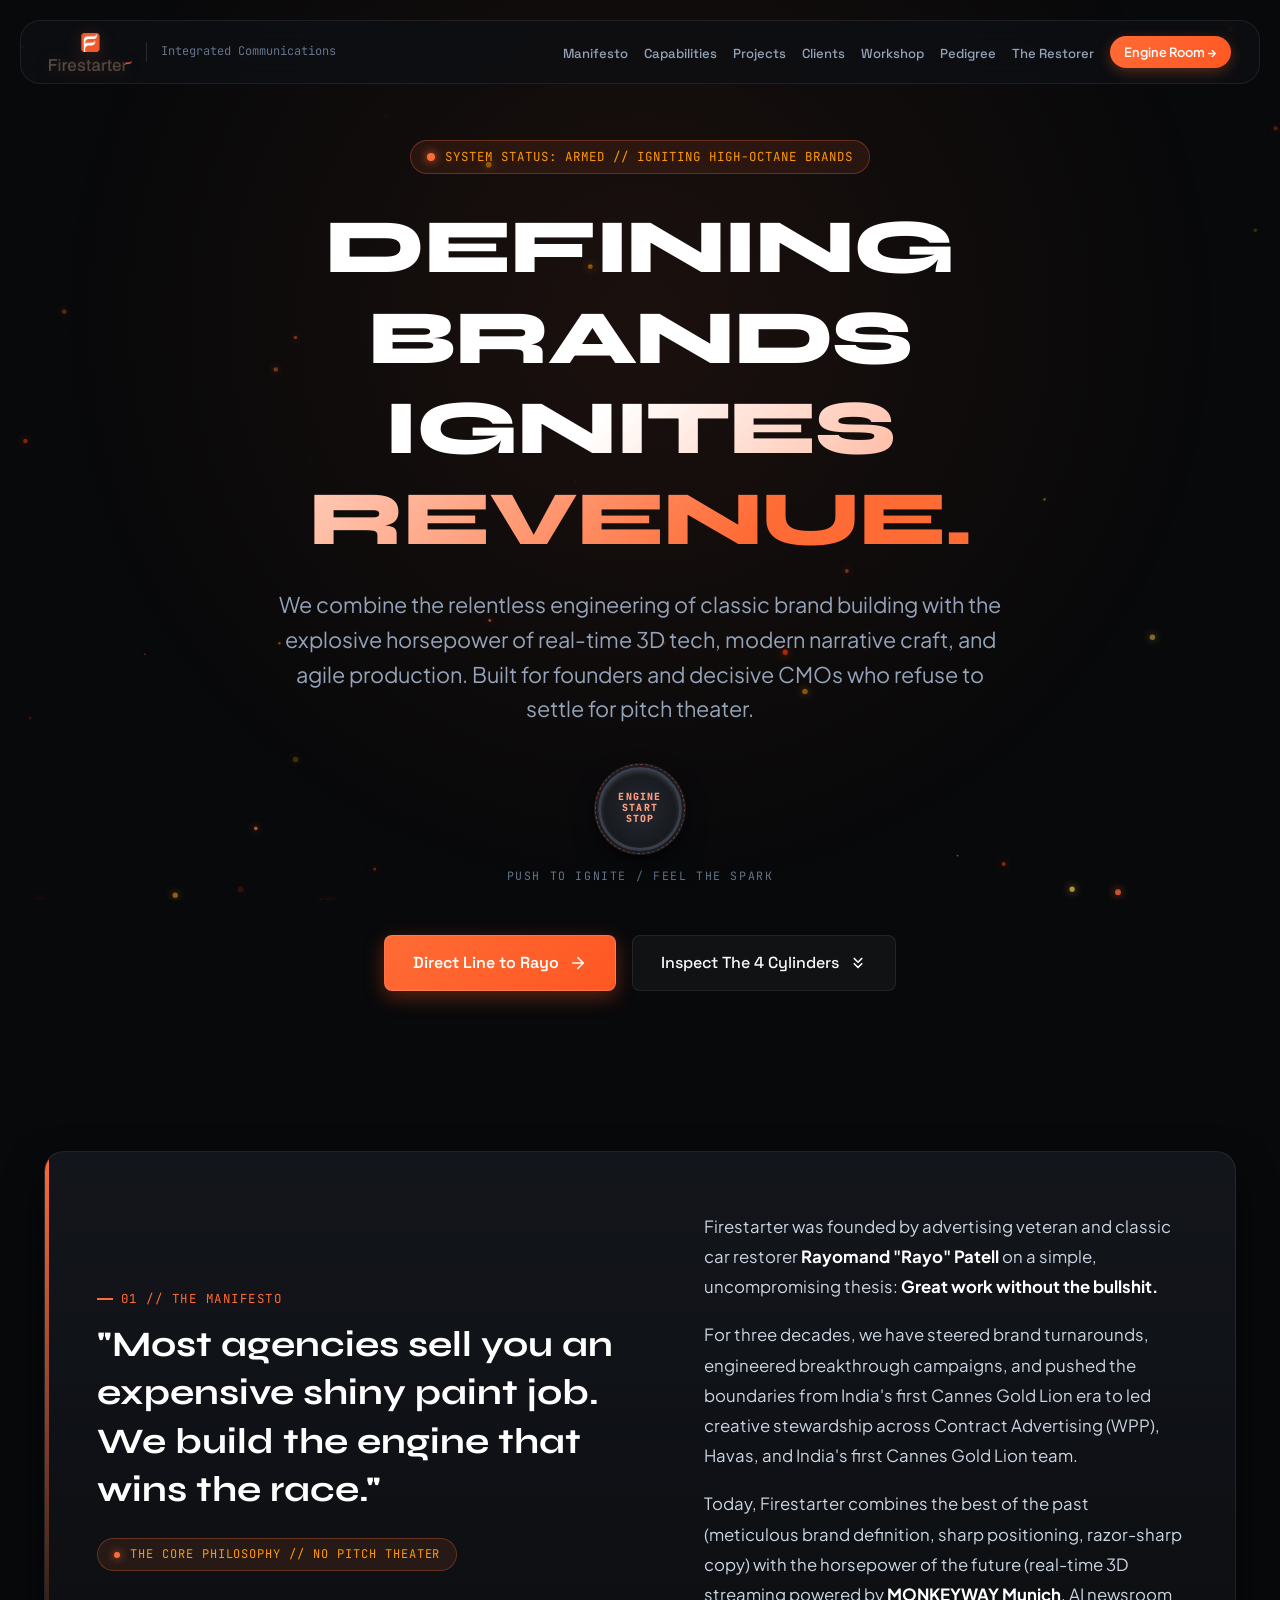
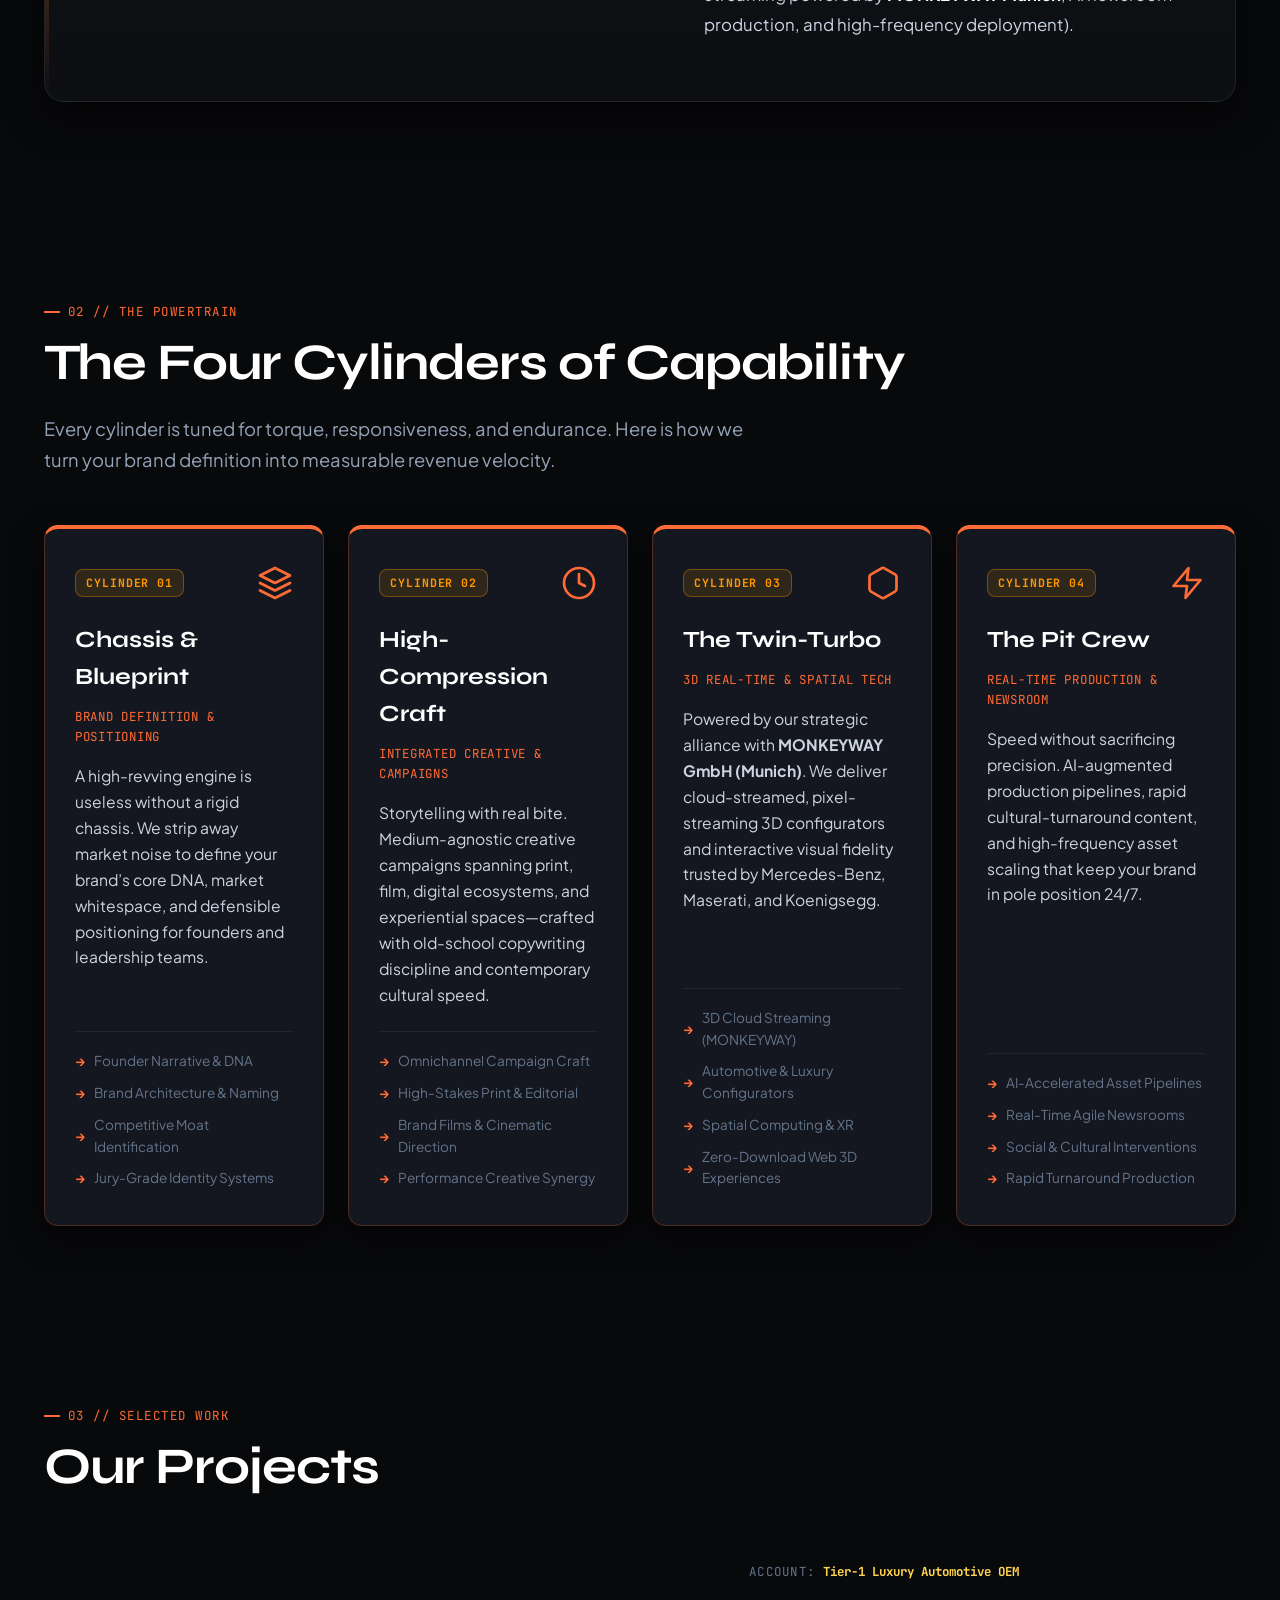
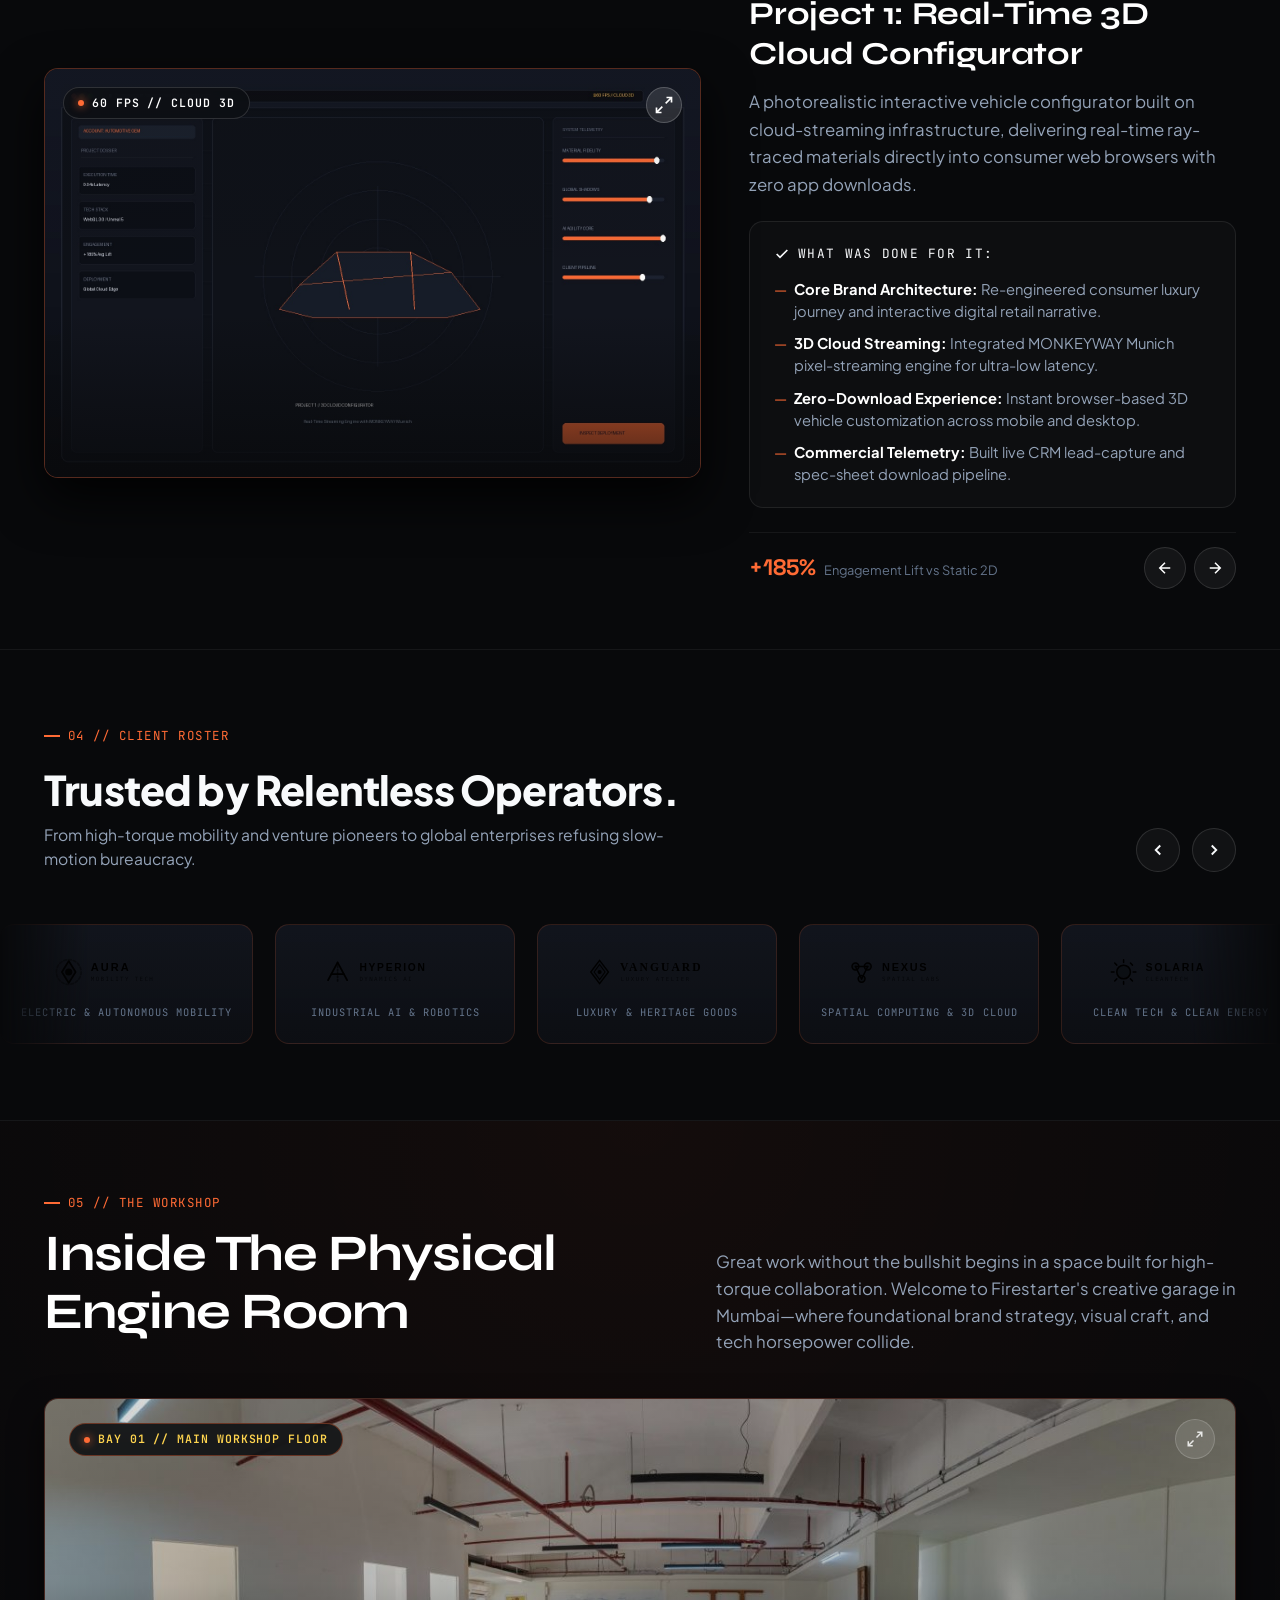
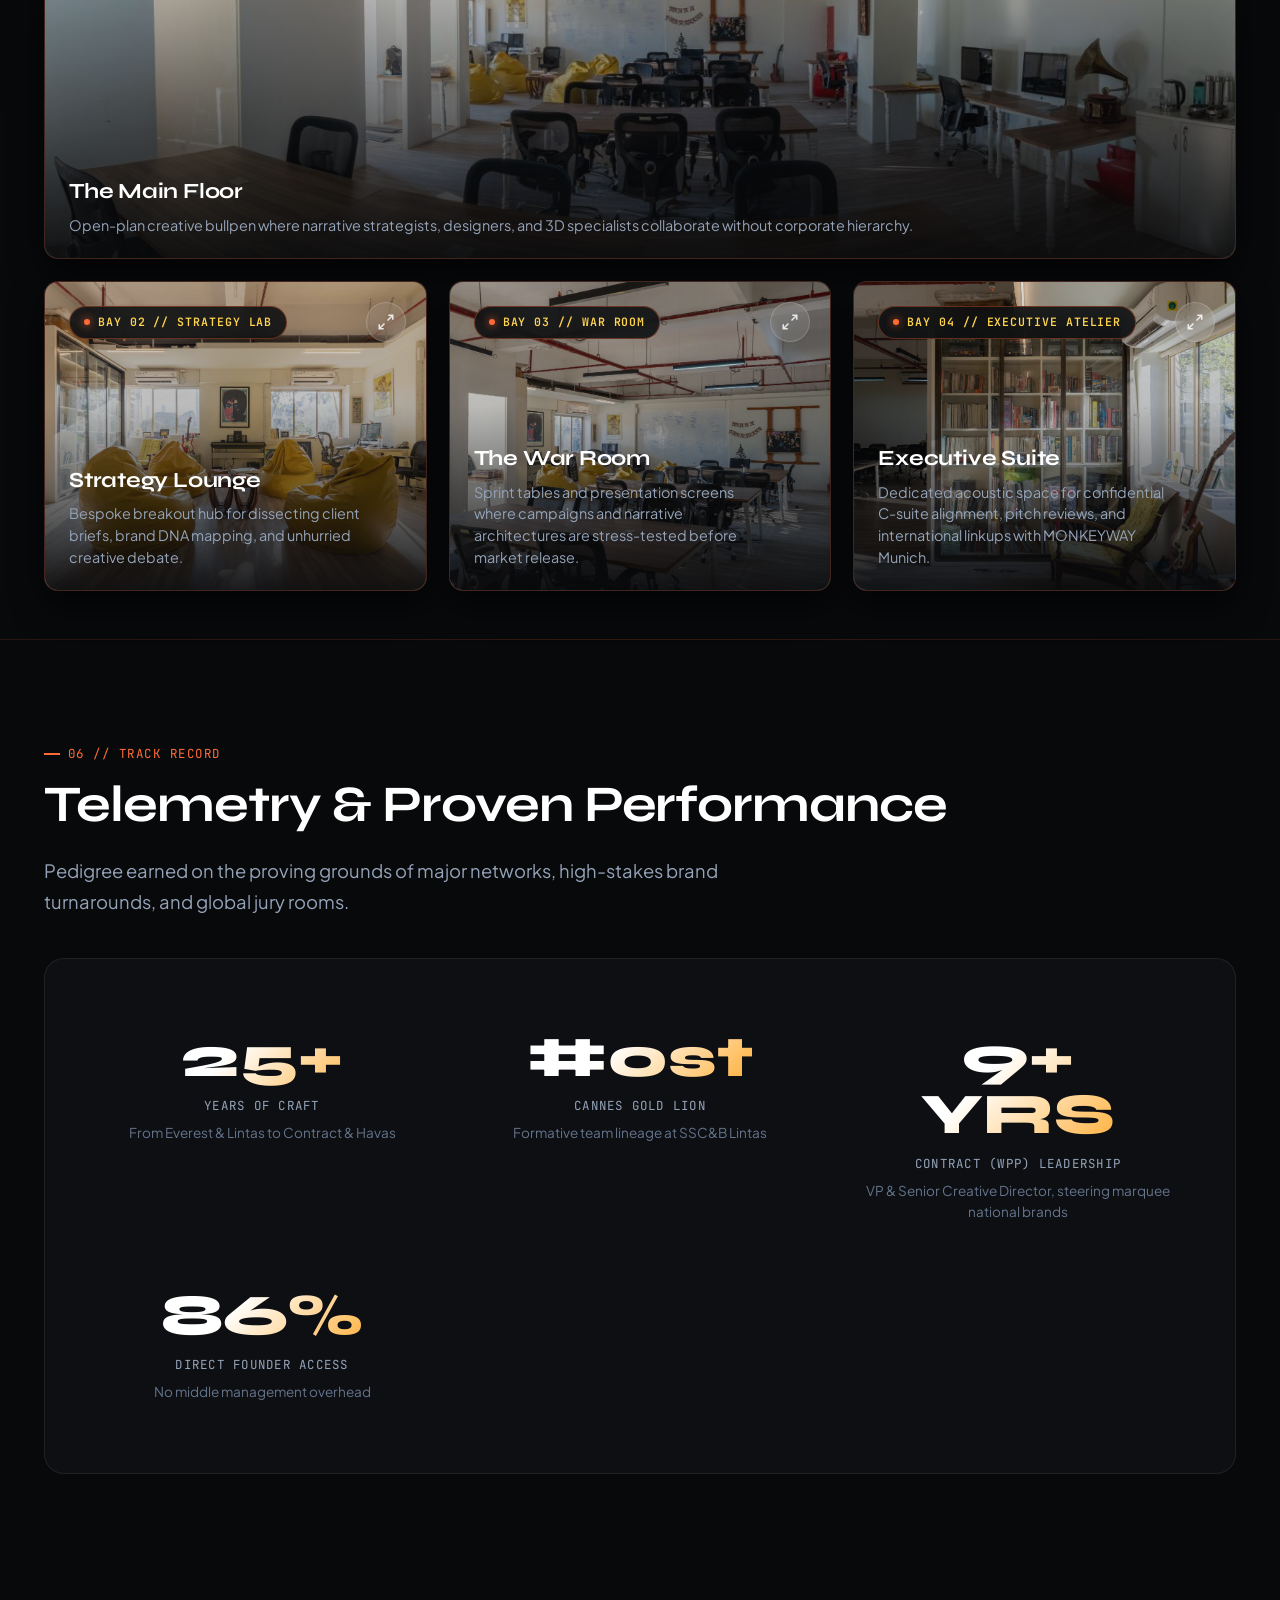
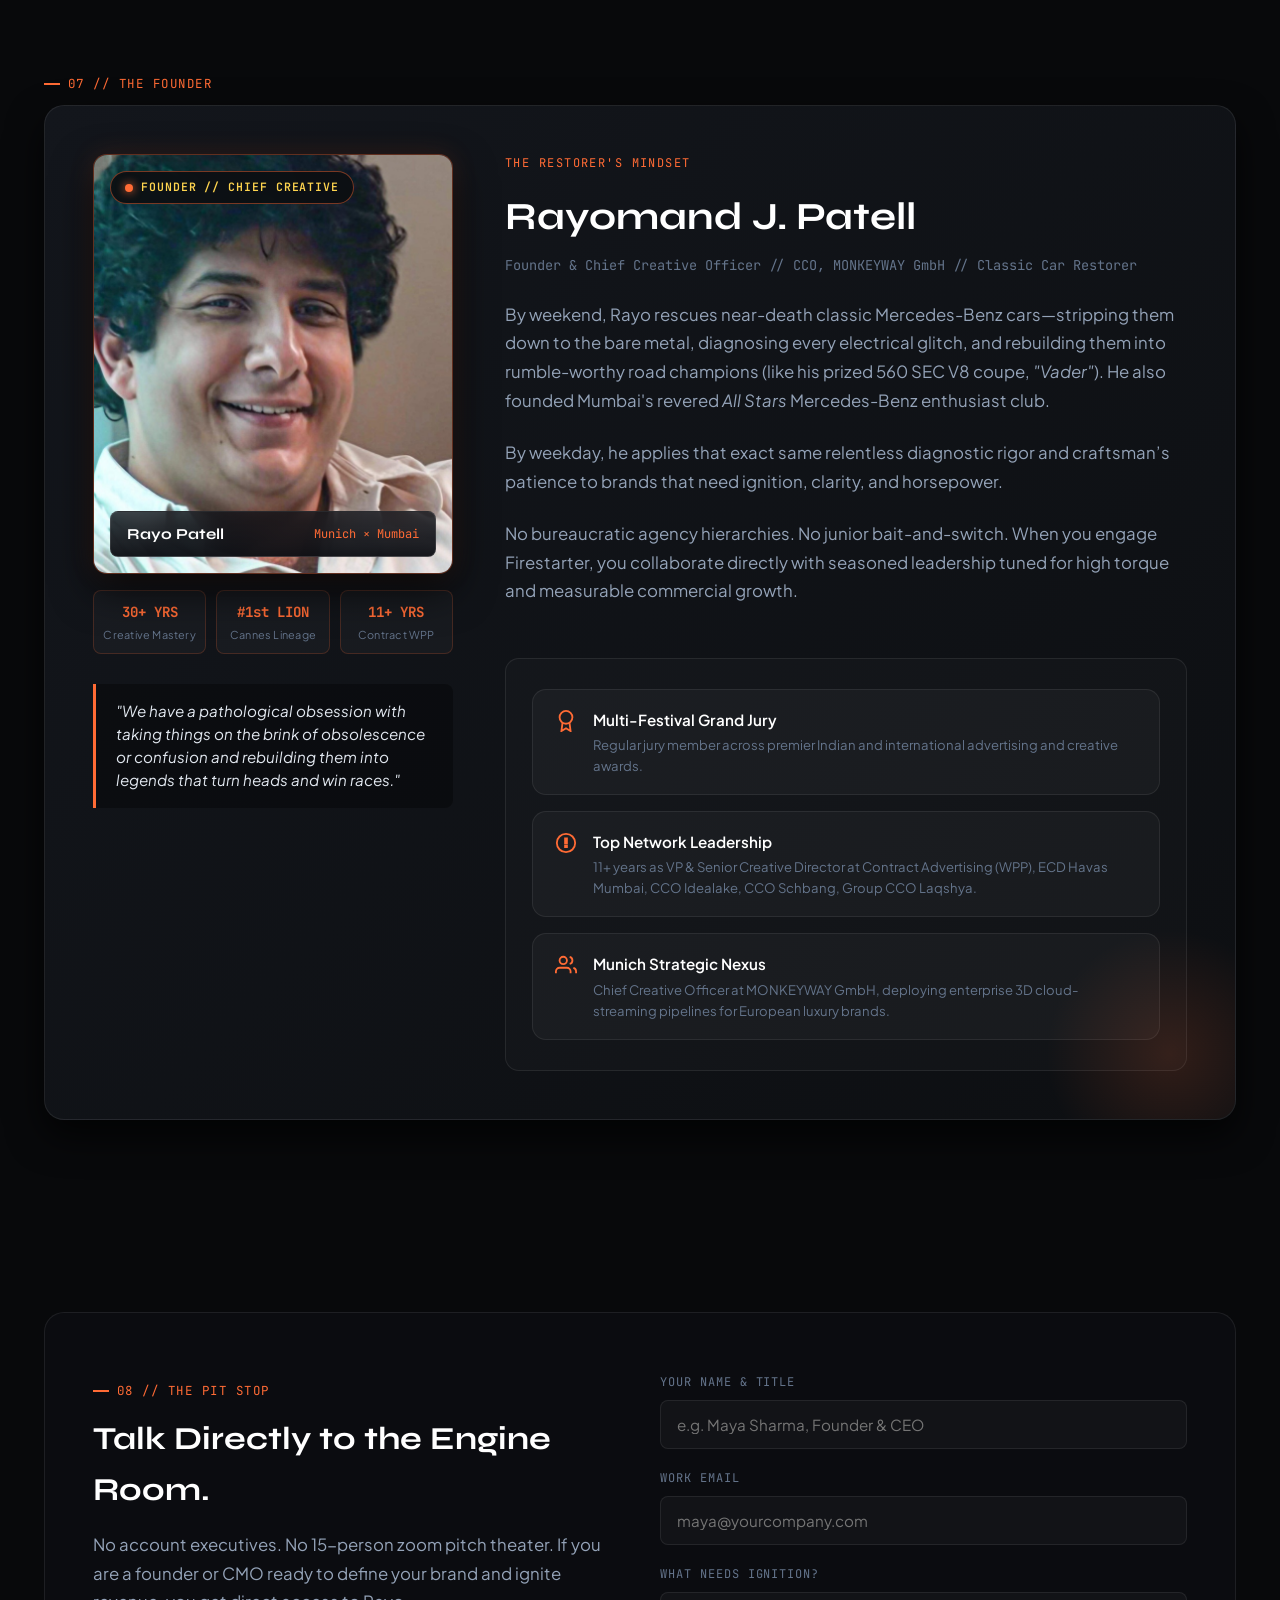
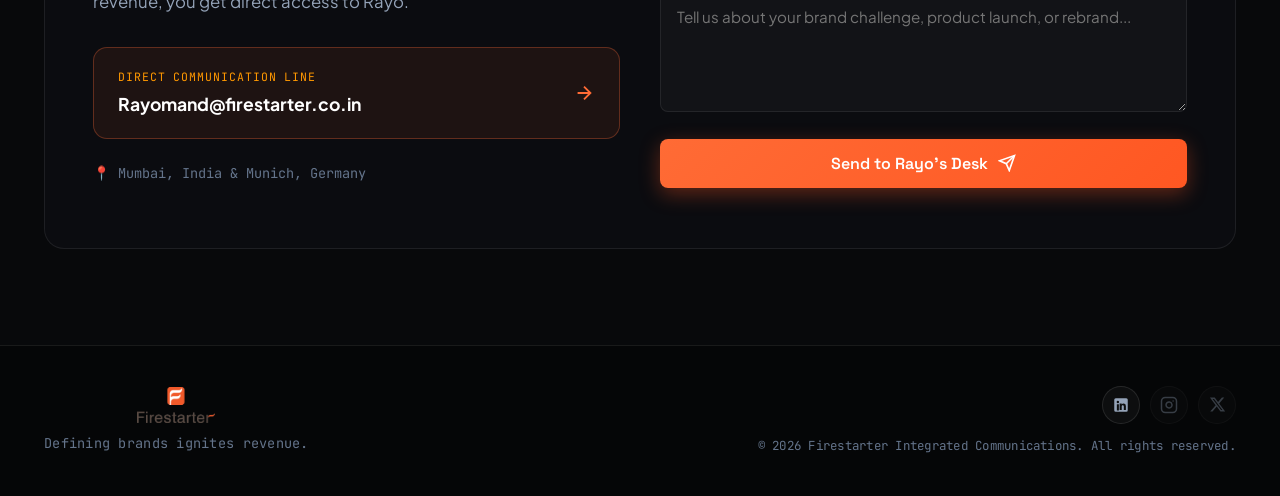
==== commit 633786ac: "Remove project switcher tab pills (01 // Project 1, 02 // Project 2, 03 // Project 3) from Option 1 " ====
--- a/option-1.html
+++ b/option-1.html
@@ -224,19 +224,6 @@
                     <span class="section-kicker">03 // Selected Work</span>
                     <h2 class="section-title">Our Projects</h2>
                 </div>
-                
-                <!-- Project Switcher Tabs -->
-                <div class="project-nav-tabs" id="project-nav-tabs">
-                    <button type="button" class="project-tab-btn active" data-project-idx="0">
-                        <span>01 // Project 1</span>
-                    </button>
-                    <button type="button" class="project-tab-btn" data-project-idx="1">
-                        <span>02 // Project 2</span>
-                    </button>
-                    <button type="button" class="project-tab-btn" data-project-idx="2">
-                        <span>03 // Project 3</span>
-                    </button>
-                </div>
             </div>
 
             <!-- Project Stage Slides -->
--- a/assets/css/shared.css
+++ b/assets/css/shared.css
@@ -282,7 +282,7 @@
 
 section {
     position: relative;
-    padding: 120px 0;
+    padding: 96px 0;
     z-index: 2;
 }
 
@@ -346,7 +346,7 @@
 .site-footer {
     background: #050607;
     border-top: 1px solid var(--border-subtle);
-    padding: 50px 0;
+    padding: 40px 0;
     position: relative;
     z-index: 10;
 }
@@ -427,7 +427,7 @@
 
 @media (max-width: 768px) {
     .site-footer {
-        padding: 40px 0;
+        padding: 32px 0;
     }
     .footer-wrap {
         flex-direction: column;
@@ -471,7 +471,7 @@
         gap: 18px !important;
     }
     section {
-        padding: 70px 0 !important;
+        padding: 56px 0 !important;
     }
 }
 
@@ -716,7 +716,7 @@
    ========================================================================== */
 
 .projects-section {
-    padding: 95px 0 75px;
+    padding: 76px 0 60px;
     position: relative;
     border-bottom: 1px solid rgba(255, 255, 255, 0.06);
 }
@@ -1063,7 +1063,7 @@
    ========================================================================== */
 
 .clients-section {
-    padding: 85px 0 75px;
+    padding: 68px 0 60px;
     position: relative;
     border-bottom: 1px solid rgba(255, 255, 255, 0.06);
     overflow: hidden;
@@ -1205,7 +1205,7 @@
 /* Responsive */
 @media (max-width: 768px) {
     .clients-section {
-        padding: 65px 0 55px;
+        padding: 52px 0 44px;
     }
     .client-logo-card {
         flex: 0 0 190px;
--- a/assets/css/option-1.css
+++ b/assets/css/option-1.css
@@ -8,7 +8,7 @@
     display: flex;
     align-items: center;
     padding-top: 140px;
-    padding-bottom: 80px;
+    padding-bottom: 64px;
     position: relative;
     overflow: hidden;
     background: radial-gradient(circle at 50% 30%, rgba(255, 107, 53, 0.08) 0%, transparent 60%);
@@ -641,7 +641,7 @@
 @media (max-width: 768px) {
     .hero-opt1 {
         padding-top: 110px !important;
-        padding-bottom: 60px !important;
+        padding-bottom: 48px !important;
     }
 
     .hero-title-opt1 {
@@ -798,7 +798,7 @@
    ========================================================================== */
 
 .workshop-section {
-    padding: 80px 0 60px;
+    padding: 64px 0 48px;
     position: relative;
     border-bottom: 1px solid rgba(255, 107, 53, 0.12);
     background: radial-gradient(circle at 50% 0%, rgba(255, 87, 34, 0.05) 0%, transparent 70%);
@@ -852,7 +852,7 @@
 
 @media (max-width: 768px) {
     .workshop-section {
-        padding: 55px 0 35px !important;
+        padding: 44px 0 28px !important;
     }
     
     .workshop-gallery {
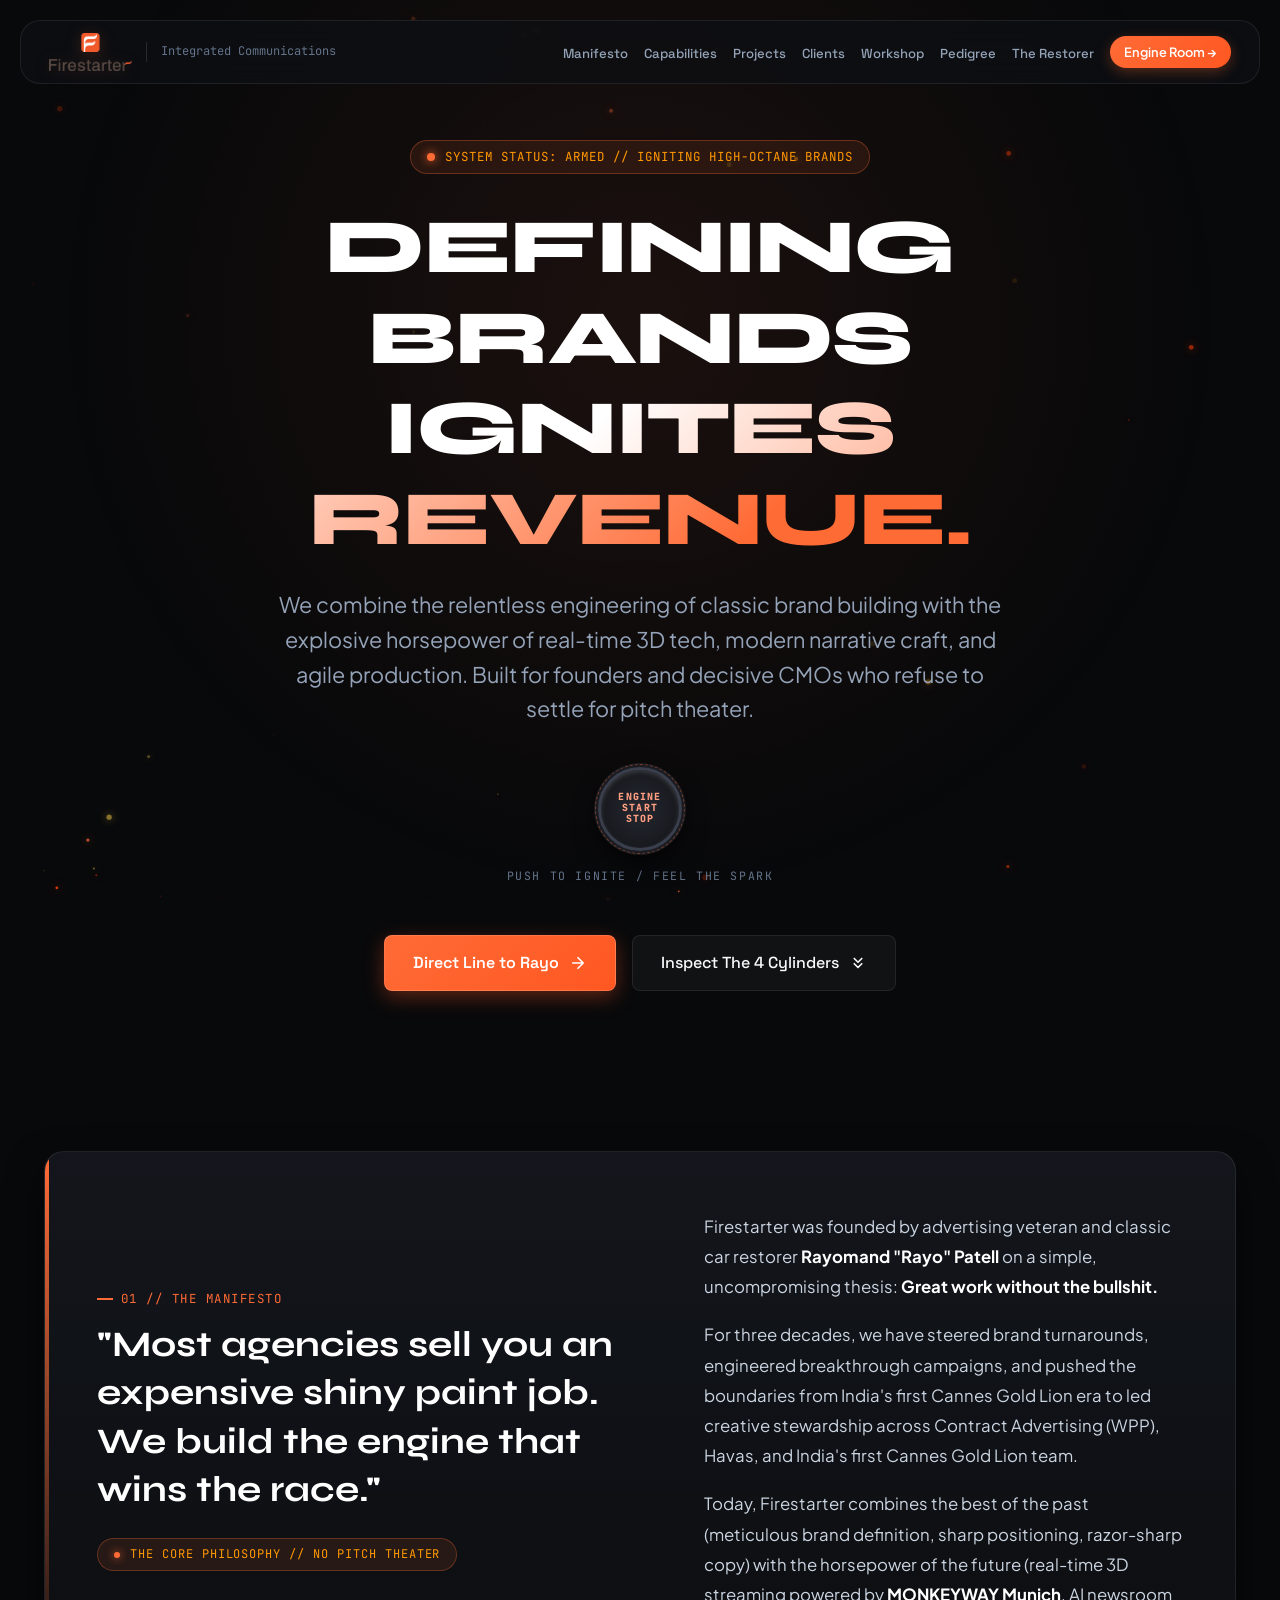
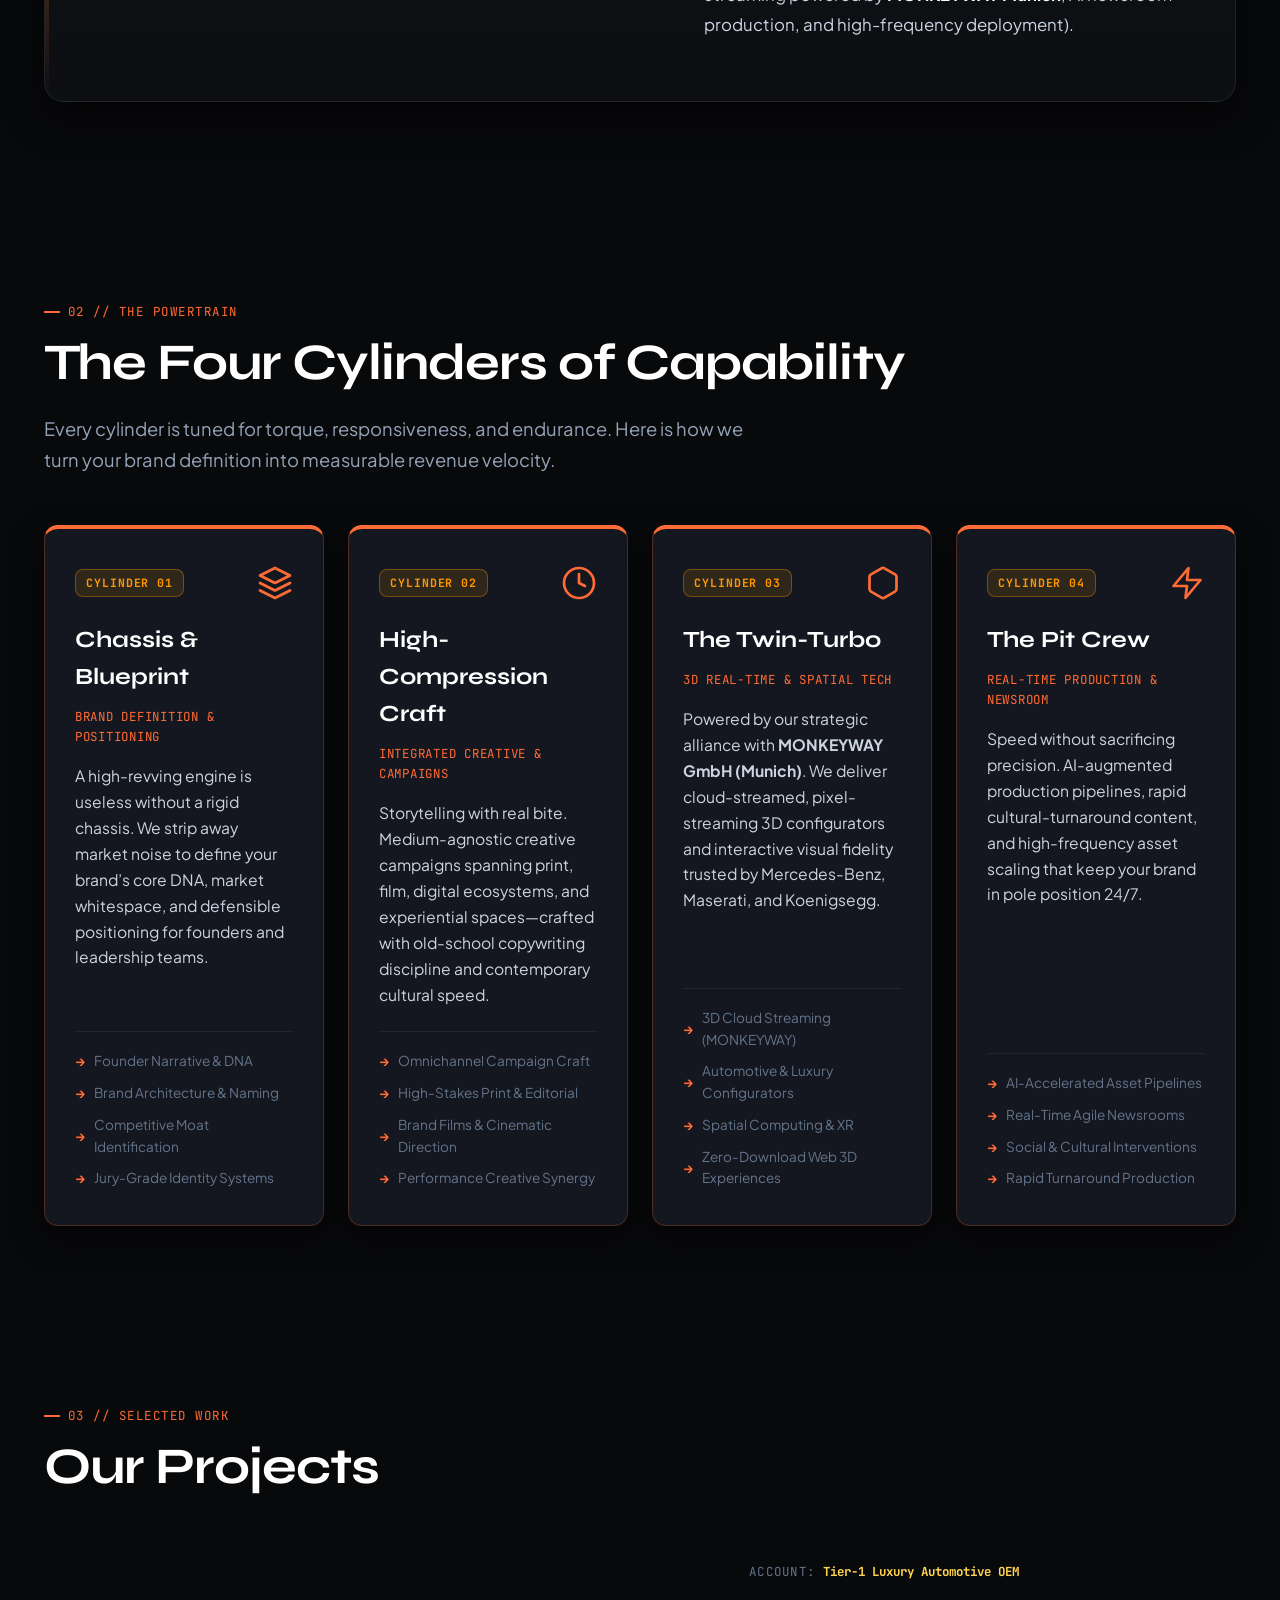
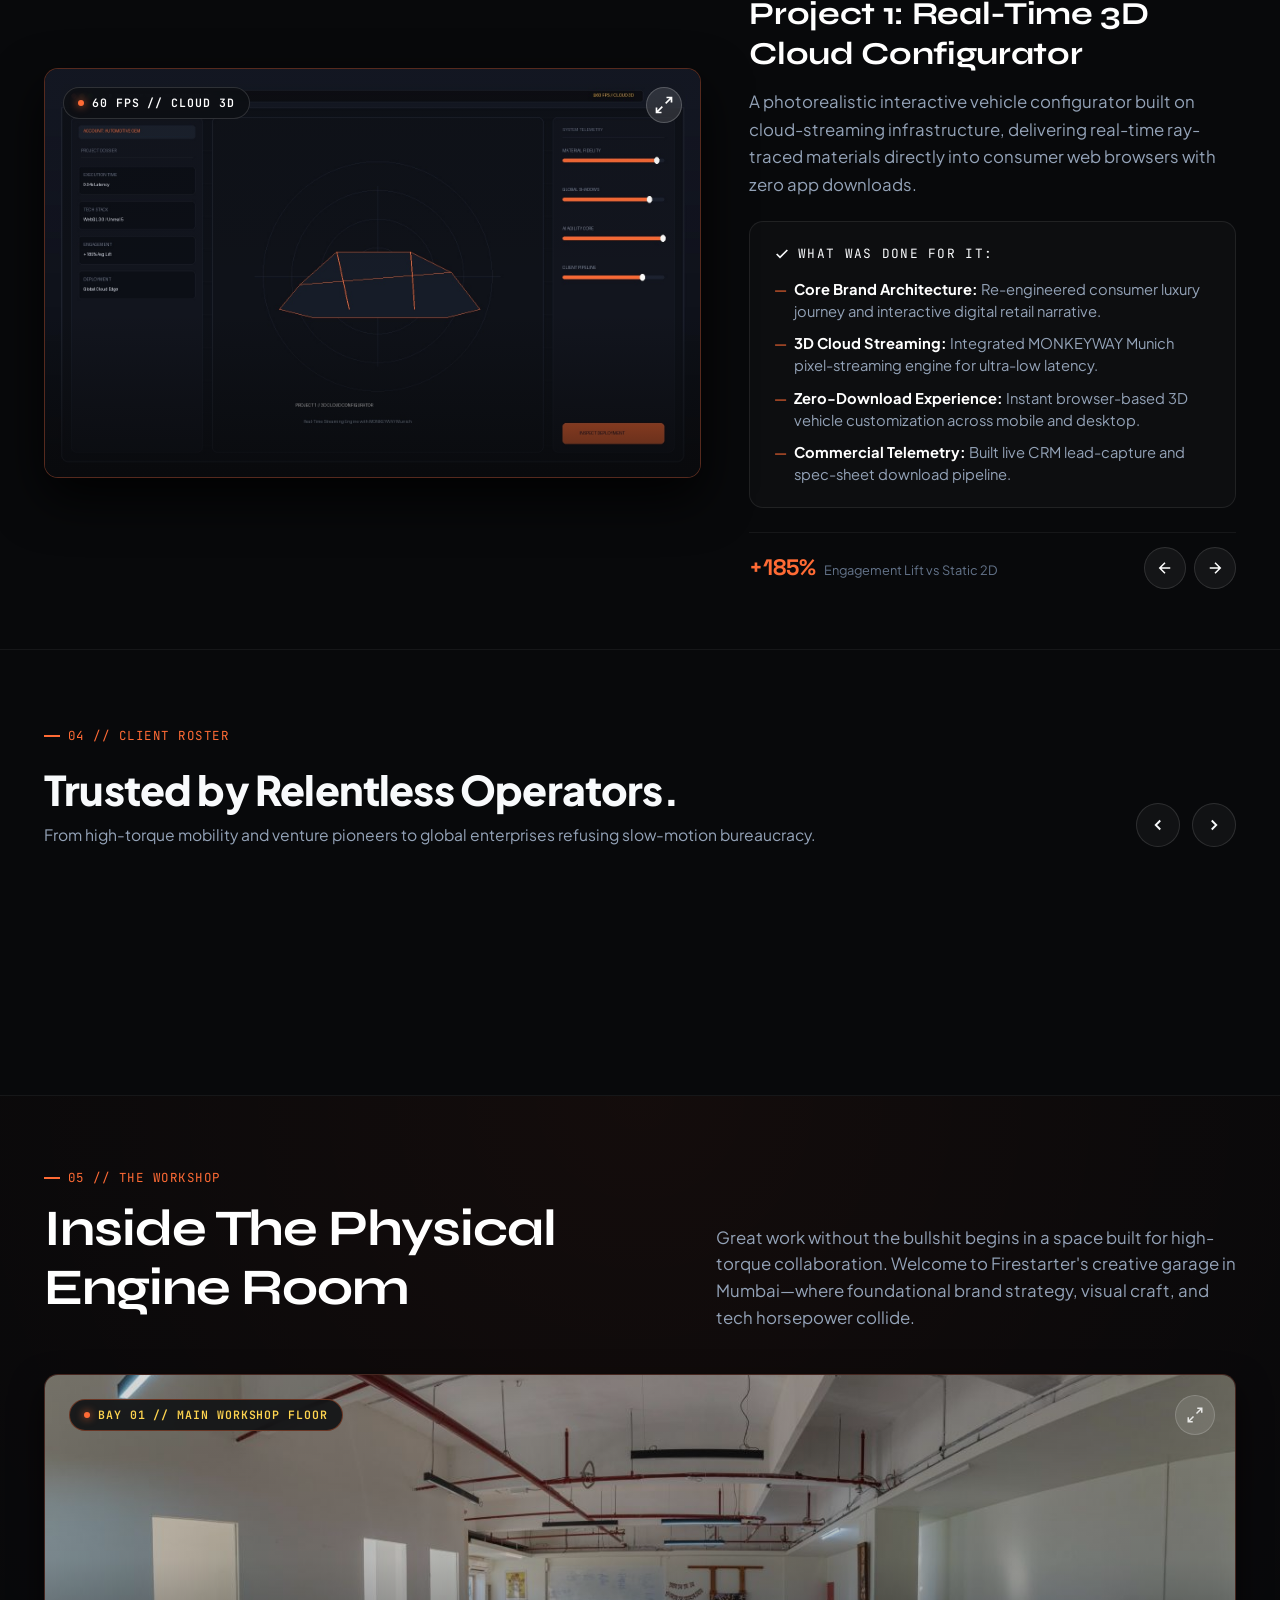
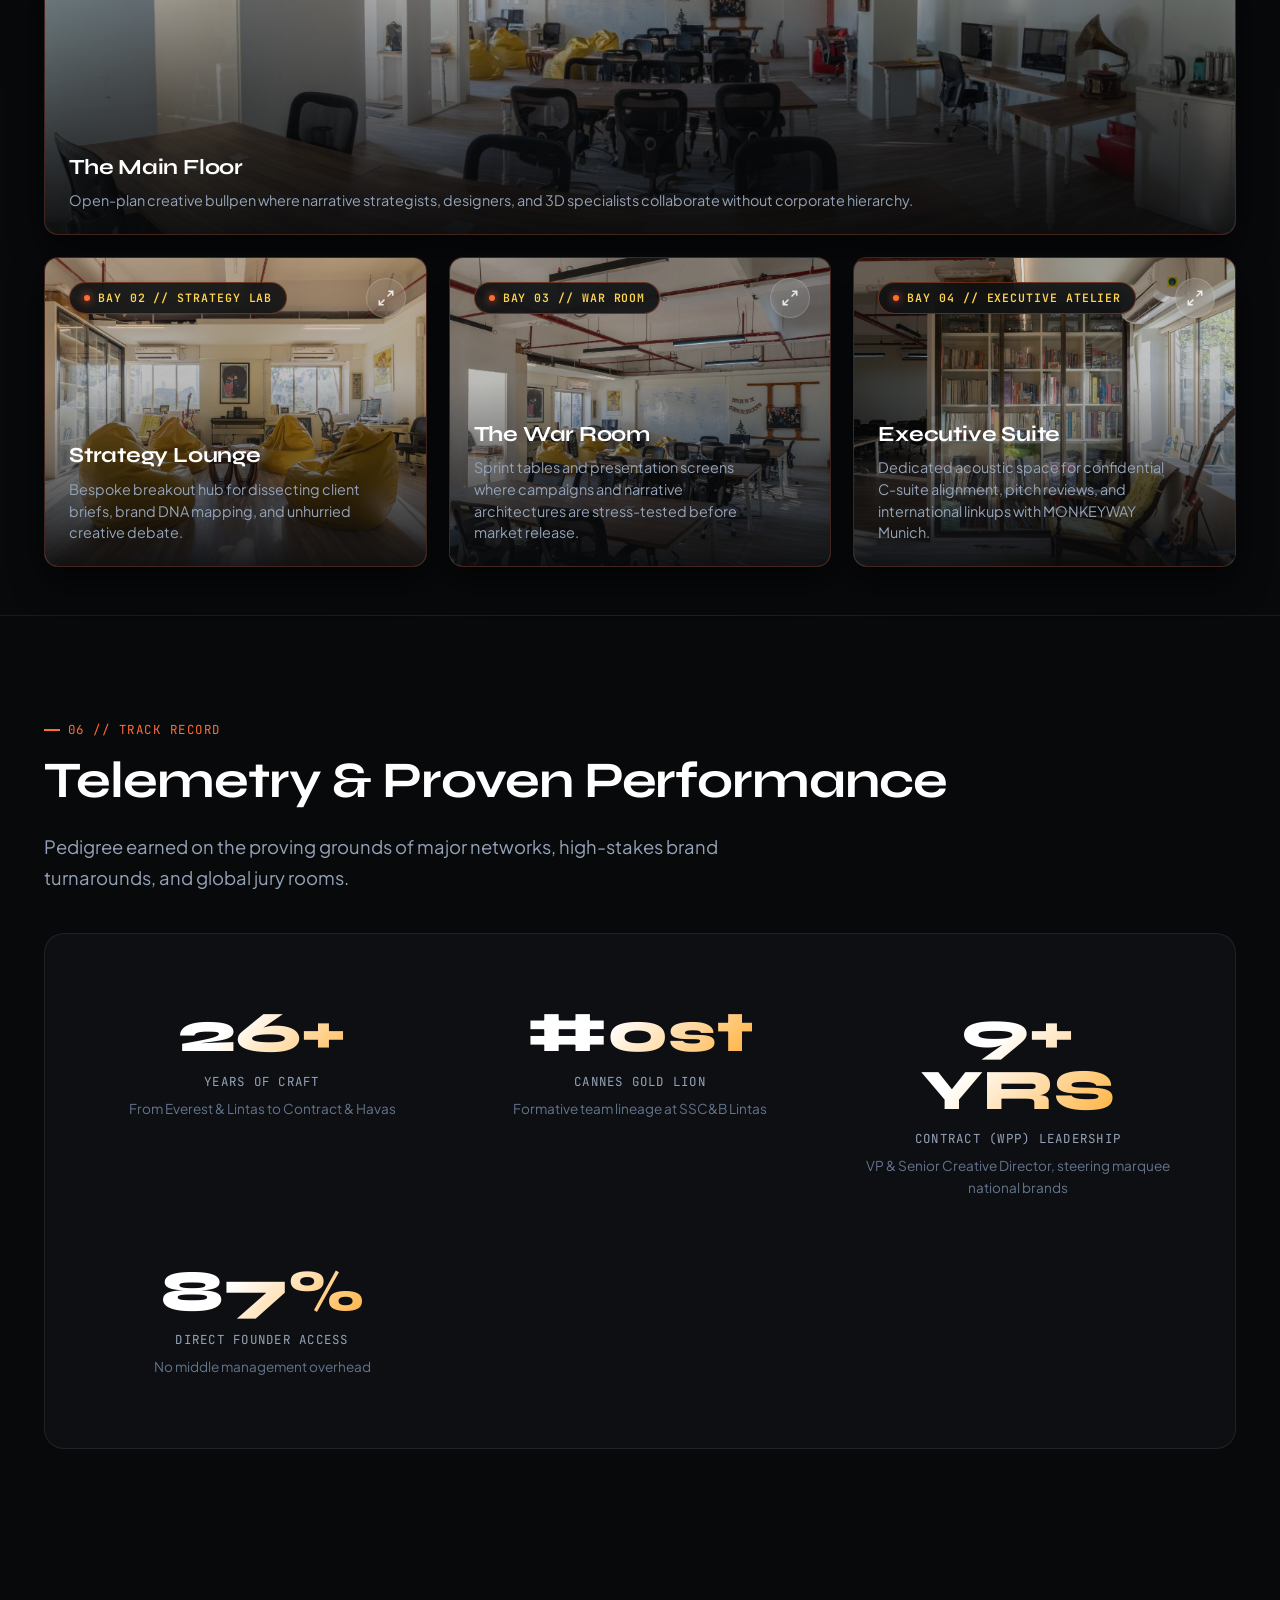
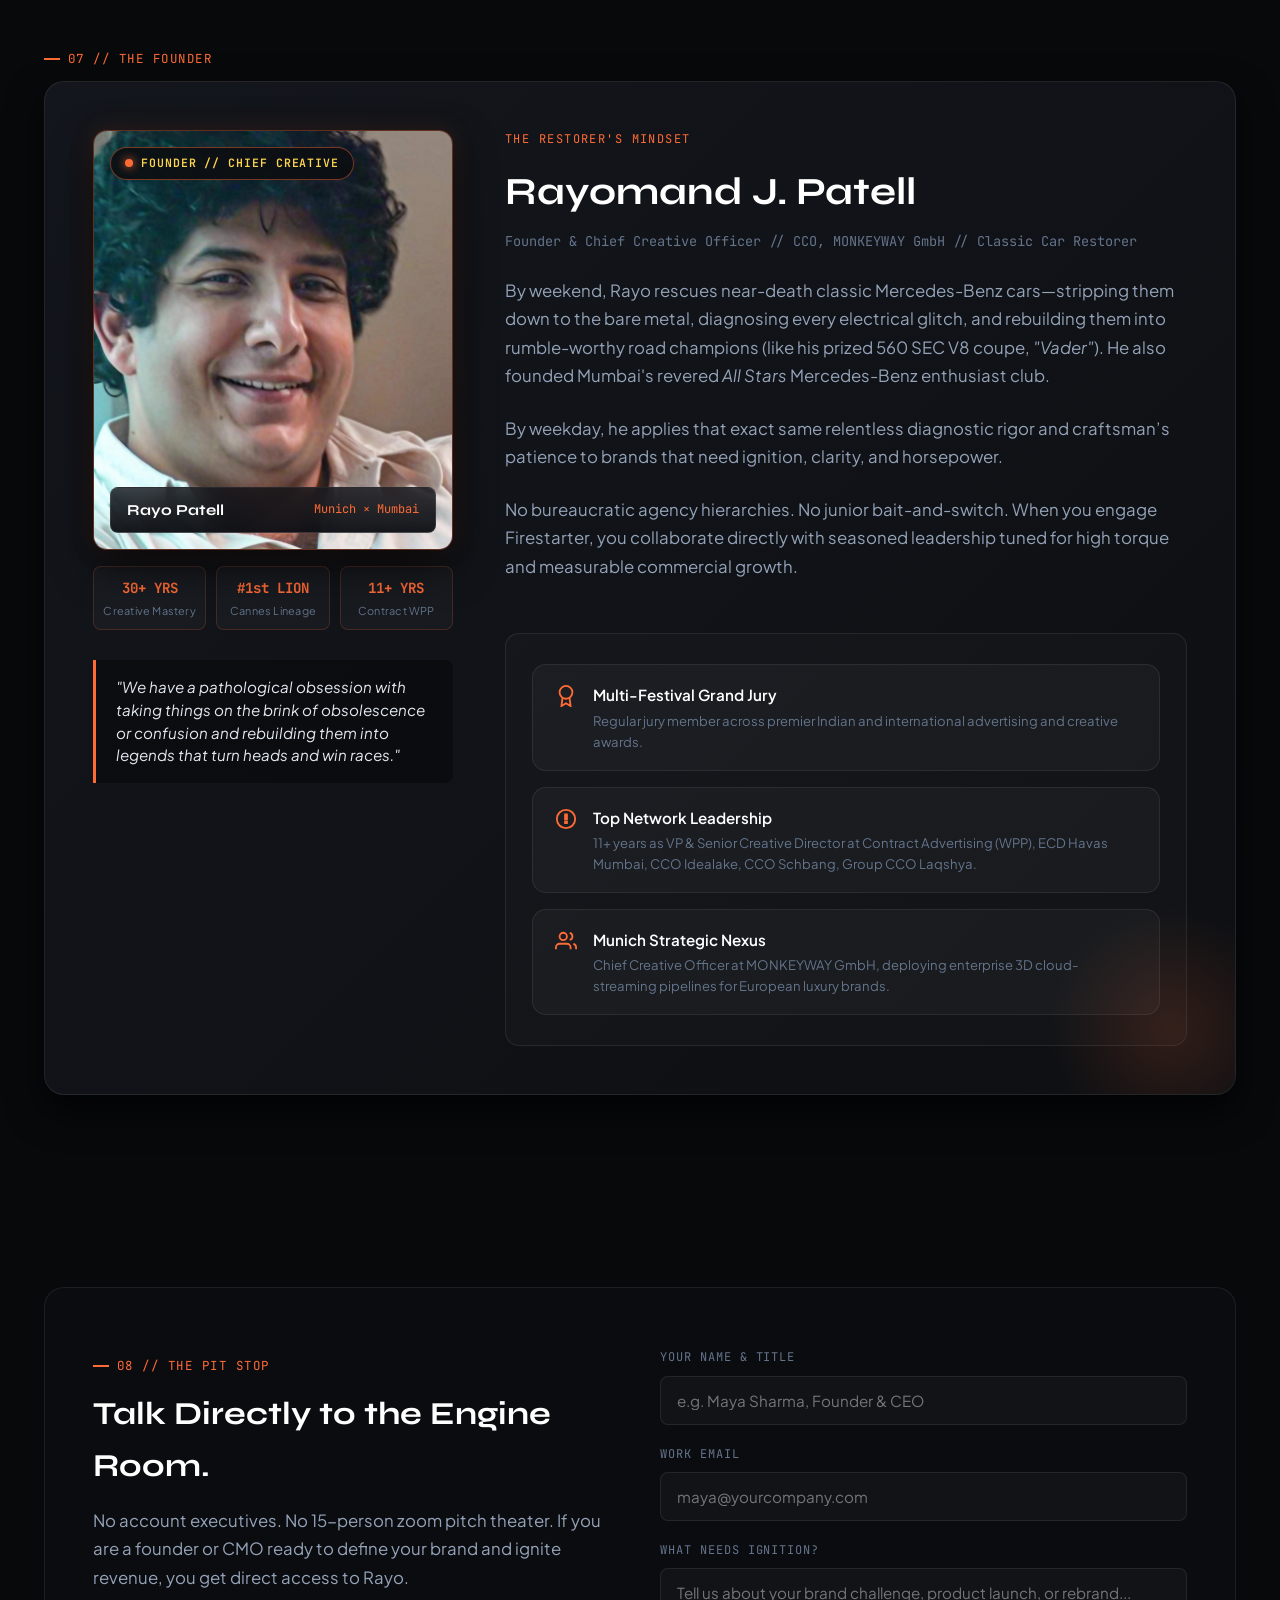
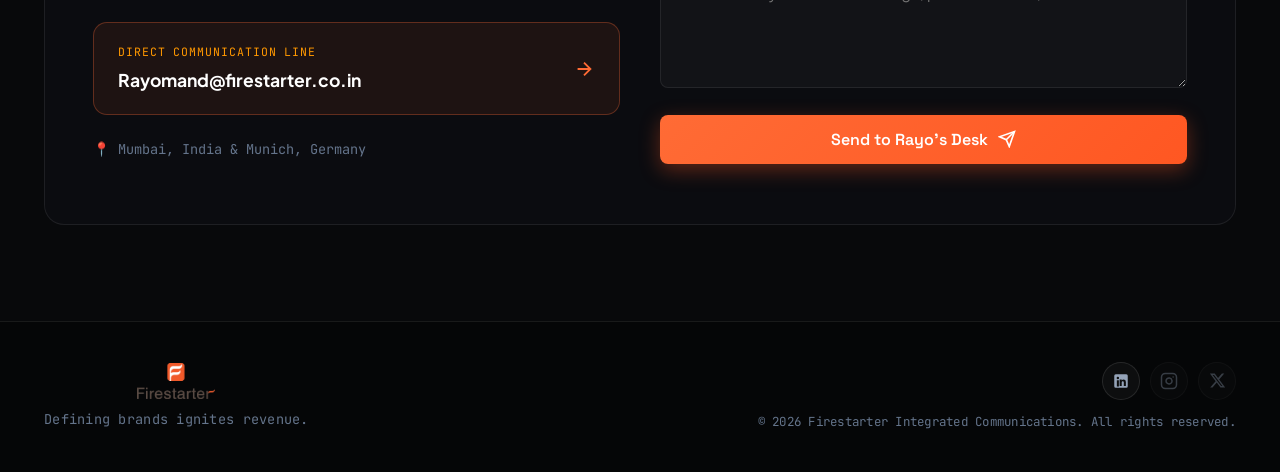
==== commit 628557ac: "Replace dummy client logos with authentic brand SVGs: HDFC Bank, Axis Bank, Unilever, Asian Paints, " ====
--- a/option-1.html
+++ b/option-1.html
@@ -450,84 +450,76 @@
         <div class="clients-marquee-wrapper" aria-label="Client logos carousel">
             <div class="clients-marquee-track">
                 <div class="client-logo-card">
-                    <img src="assets/images/clients/client_01.svg" alt="Aura Mobility" class="client-logo-img" loading="lazy">
-                    <span class="client-card-meta">Electric & Autonomous Mobility</span>
-                </div>
-                <div class="client-logo-card">
-                    <img src="assets/images/clients/client_02.svg" alt="Hyperion Dynamics" class="client-logo-img" loading="lazy">
-                    <span class="client-card-meta">Industrial AI & Robotics</span>
-                </div>
-                <div class="client-logo-card">
-                    <img src="assets/images/clients/client_03.svg" alt="Vanguard Luxe" class="client-logo-img" loading="lazy">
-                    <span class="client-card-meta">Luxury & Heritage Goods</span>
-                </div>
-                <div class="client-logo-card">
-                    <img src="assets/images/clients/client_04.svg" alt="Nexus Spatial" class="client-logo-img" loading="lazy">
-                    <span class="client-card-meta">Spatial Computing & 3D Cloud</span>
-                </div>
-                <div class="client-logo-card">
-                    <img src="assets/images/clients/client_05.svg" alt="Solaria Cleantech" class="client-logo-img" loading="lazy">
-                    <span class="client-card-meta">Clean Tech & Clean Energy</span>
-                </div>
-                <div class="client-logo-card">
-                    <img src="assets/images/clients/client_06.svg" alt="Vertex Capital" class="client-logo-img" loading="lazy">
-                    <span class="client-card-meta">Global Venture & Growth Equity</span>
-                </div>
-                <div class="client-logo-card">
-                    <img src="assets/images/clients/client_07.svg" alt="Aethelred Motors" class="client-logo-img" loading="lazy">
-                    <span class="client-card-meta">Automotive Engineering & Performance</span>
-                </div>
-                <div class="client-logo-card">
-                    <img src="assets/images/clients/client_08.svg" alt="Cyberstream Labs" class="client-logo-img" loading="lazy">
-                    <span class="client-card-meta">Next-Gen Media & Real-Time Broadcast</span>
-                </div>
-                <div class="client-logo-card">
-                    <img src="assets/images/clients/client_09.svg" alt="Kinetic Propulsion" class="client-logo-img" loading="lazy">
-                    <span class="client-card-meta">Advanced Aerodynamics & Materials</span>
-                </div>
-                <div class="client-logo-card">
-                    <img src="assets/images/clients/client_10.svg" alt="Monolith Cloud" class="client-logo-img" loading="lazy">
-                    <span class="client-card-meta">Enterprise Software & Cloud Platforms</span>
-                </div>
-                <div class="client-logo-card">
-                    <img src="assets/images/clients/client_01.svg" alt="Aura Mobility" class="client-logo-img" loading="lazy">
-                    <span class="client-card-meta">Electric & Autonomous Mobility</span>
-                </div>
-                <div class="client-logo-card">
-                    <img src="assets/images/clients/client_02.svg" alt="Hyperion Dynamics" class="client-logo-img" loading="lazy">
-                    <span class="client-card-meta">Industrial AI & Robotics</span>
-                </div>
-                <div class="client-logo-card">
-                    <img src="assets/images/clients/client_03.svg" alt="Vanguard Luxe" class="client-logo-img" loading="lazy">
-                    <span class="client-card-meta">Luxury & Heritage Goods</span>
-                </div>
-                <div class="client-logo-card">
-                    <img src="assets/images/clients/client_04.svg" alt="Nexus Spatial" class="client-logo-img" loading="lazy">
-                    <span class="client-card-meta">Spatial Computing & 3D Cloud</span>
-                </div>
-                <div class="client-logo-card">
-                    <img src="assets/images/clients/client_05.svg" alt="Solaria Cleantech" class="client-logo-img" loading="lazy">
-                    <span class="client-card-meta">Clean Tech & Clean Energy</span>
-                </div>
-                <div class="client-logo-card">
-                    <img src="assets/images/clients/client_06.svg" alt="Vertex Capital" class="client-logo-img" loading="lazy">
-                    <span class="client-card-meta">Global Venture & Growth Equity</span>
-                </div>
-                <div class="client-logo-card">
-                    <img src="assets/images/clients/client_07.svg" alt="Aethelred Motors" class="client-logo-img" loading="lazy">
-                    <span class="client-card-meta">Automotive Engineering & Performance</span>
-                </div>
-                <div class="client-logo-card">
-                    <img src="assets/images/clients/client_08.svg" alt="Cyberstream Labs" class="client-logo-img" loading="lazy">
-                    <span class="client-card-meta">Next-Gen Media & Real-Time Broadcast</span>
-                </div>
-                <div class="client-logo-card">
-                    <img src="assets/images/clients/client_09.svg" alt="Kinetic Propulsion" class="client-logo-img" loading="lazy">
-                    <span class="client-card-meta">Advanced Aerodynamics & Materials</span>
-                </div>
-                <div class="client-logo-card">
-                    <img src="assets/images/clients/client_10.svg" alt="Monolith Cloud" class="client-logo-img" loading="lazy">
-                    <span class="client-card-meta">Enterprise Software & Cloud Platforms</span>
+                    <img src="assets/images/clients/hdfc_bank.svg" alt="HDFC Bank" class="client-logo-img" loading="lazy">
+                    <span class="client-card-meta">Banking & Financial Services</span>
+                </div>
+                <div class="client-logo-card">
+                    <img src="assets/images/clients/axis_bank.svg" alt="Axis Bank" class="client-logo-img" loading="lazy">
+                    <span class="client-card-meta">Retail & Digital Banking</span>
+                </div>
+                <div class="client-logo-card">
+                    <img src="assets/images/clients/unilever.svg" alt="Unilever" class="client-logo-img" loading="lazy">
+                    <span class="client-card-meta">Global FMCG & Consumer Brands</span>
+                </div>
+                <div class="client-logo-card">
+                    <img src="assets/images/clients/asian_paints.svg" alt="Asian Paints" class="client-logo-img" loading="lazy">
+                    <span class="client-card-meta">Decorative Coatings & Living</span>
+                </div>
+                <div class="client-logo-card">
+                    <img src="assets/images/clients/jsw_cement.svg" alt="JSW Cement" class="client-logo-img" loading="lazy">
+                    <span class="client-card-meta">Infrastructure & Building Materials</span>
+                </div>
+                <div class="client-logo-card">
+                    <img src="assets/images/clients/bandhan_bank.svg" alt="Bandhan Bank" class="client-logo-img" loading="lazy">
+                    <span class="client-card-meta">Universal Banking & Inclusion</span>
+                </div>
+                <div class="client-logo-card">
+                    <img src="assets/images/clients/hdfc_bank.svg" alt="HDFC Bank" class="client-logo-img" loading="lazy">
+                    <span class="client-card-meta">Banking & Financial Services</span>
+                </div>
+                <div class="client-logo-card">
+                    <img src="assets/images/clients/axis_bank.svg" alt="Axis Bank" class="client-logo-img" loading="lazy">
+                    <span class="client-card-meta">Retail & Digital Banking</span>
+                </div>
+                <div class="client-logo-card">
+                    <img src="assets/images/clients/unilever.svg" alt="Unilever" class="client-logo-img" loading="lazy">
+                    <span class="client-card-meta">Global FMCG & Consumer Brands</span>
+                </div>
+                <div class="client-logo-card">
+                    <img src="assets/images/clients/asian_paints.svg" alt="Asian Paints" class="client-logo-img" loading="lazy">
+                    <span class="client-card-meta">Decorative Coatings & Living</span>
+                </div>
+                <div class="client-logo-card">
+                    <img src="assets/images/clients/jsw_cement.svg" alt="JSW Cement" class="client-logo-img" loading="lazy">
+                    <span class="client-card-meta">Infrastructure & Building Materials</span>
+                </div>
+                <div class="client-logo-card">
+                    <img src="assets/images/clients/bandhan_bank.svg" alt="Bandhan Bank" class="client-logo-img" loading="lazy">
+                    <span class="client-card-meta">Universal Banking & Inclusion</span>
+                </div>
+                <div class="client-logo-card">
+                    <img src="assets/images/clients/hdfc_bank.svg" alt="HDFC Bank" class="client-logo-img" loading="lazy">
+                    <span class="client-card-meta">Banking & Financial Services</span>
+                </div>
+                <div class="client-logo-card">
+                    <img src="assets/images/clients/axis_bank.svg" alt="Axis Bank" class="client-logo-img" loading="lazy">
+                    <span class="client-card-meta">Retail & Digital Banking</span>
+                </div>
+                <div class="client-logo-card">
+                    <img src="assets/images/clients/unilever.svg" alt="Unilever" class="client-logo-img" loading="lazy">
+                    <span class="client-card-meta">Global FMCG & Consumer Brands</span>
+                </div>
+                <div class="client-logo-card">
+                    <img src="assets/images/clients/asian_paints.svg" alt="Asian Paints" class="client-logo-img" loading="lazy">
+                    <span class="client-card-meta">Decorative Coatings & Living</span>
+                </div>
+                <div class="client-logo-card">
+                    <img src="assets/images/clients/jsw_cement.svg" alt="JSW Cement" class="client-logo-img" loading="lazy">
+                    <span class="client-card-meta">Infrastructure & Building Materials</span>
+                </div>
+                <div class="client-logo-card">
+                    <img src="assets/images/clients/bandhan_bank.svg" alt="Bandhan Bank" class="client-logo-img" loading="lazy">
+                    <span class="client-card-meta">Universal Banking & Inclusion</span>
                 </div>
             </div>
         </div>
--- a/assets/css/shared.css
+++ b/assets/css/shared.css
@@ -1092,9 +1092,13 @@
     margin: 8px 0 10px;
 }
 
+.clients-title-group {
+    flex: 1;
+}
+
 .clients-title-group p {
     color: var(--text-secondary);
-    max-width: 620px;
+    max-width: 100%;
     font-size: 0.98rem;
     line-height: 1.55;
 }
@@ -1175,12 +1179,12 @@
     width: 170px;
     height: 48px;
     object-fit: contain;
-    filter: brightness(0.85) grayscale(25%);
+    filter: brightness(0.96) contrast(104%);
     transition: filter 0.35s ease, transform 0.35s ease;
 }
 
 .client-logo-card:hover .client-logo-img {
-    filter: brightness(1.15) grayscale(0%);
+    filter: brightness(1.12) contrast(110%);
     transform: scale(1.04);
 }
 
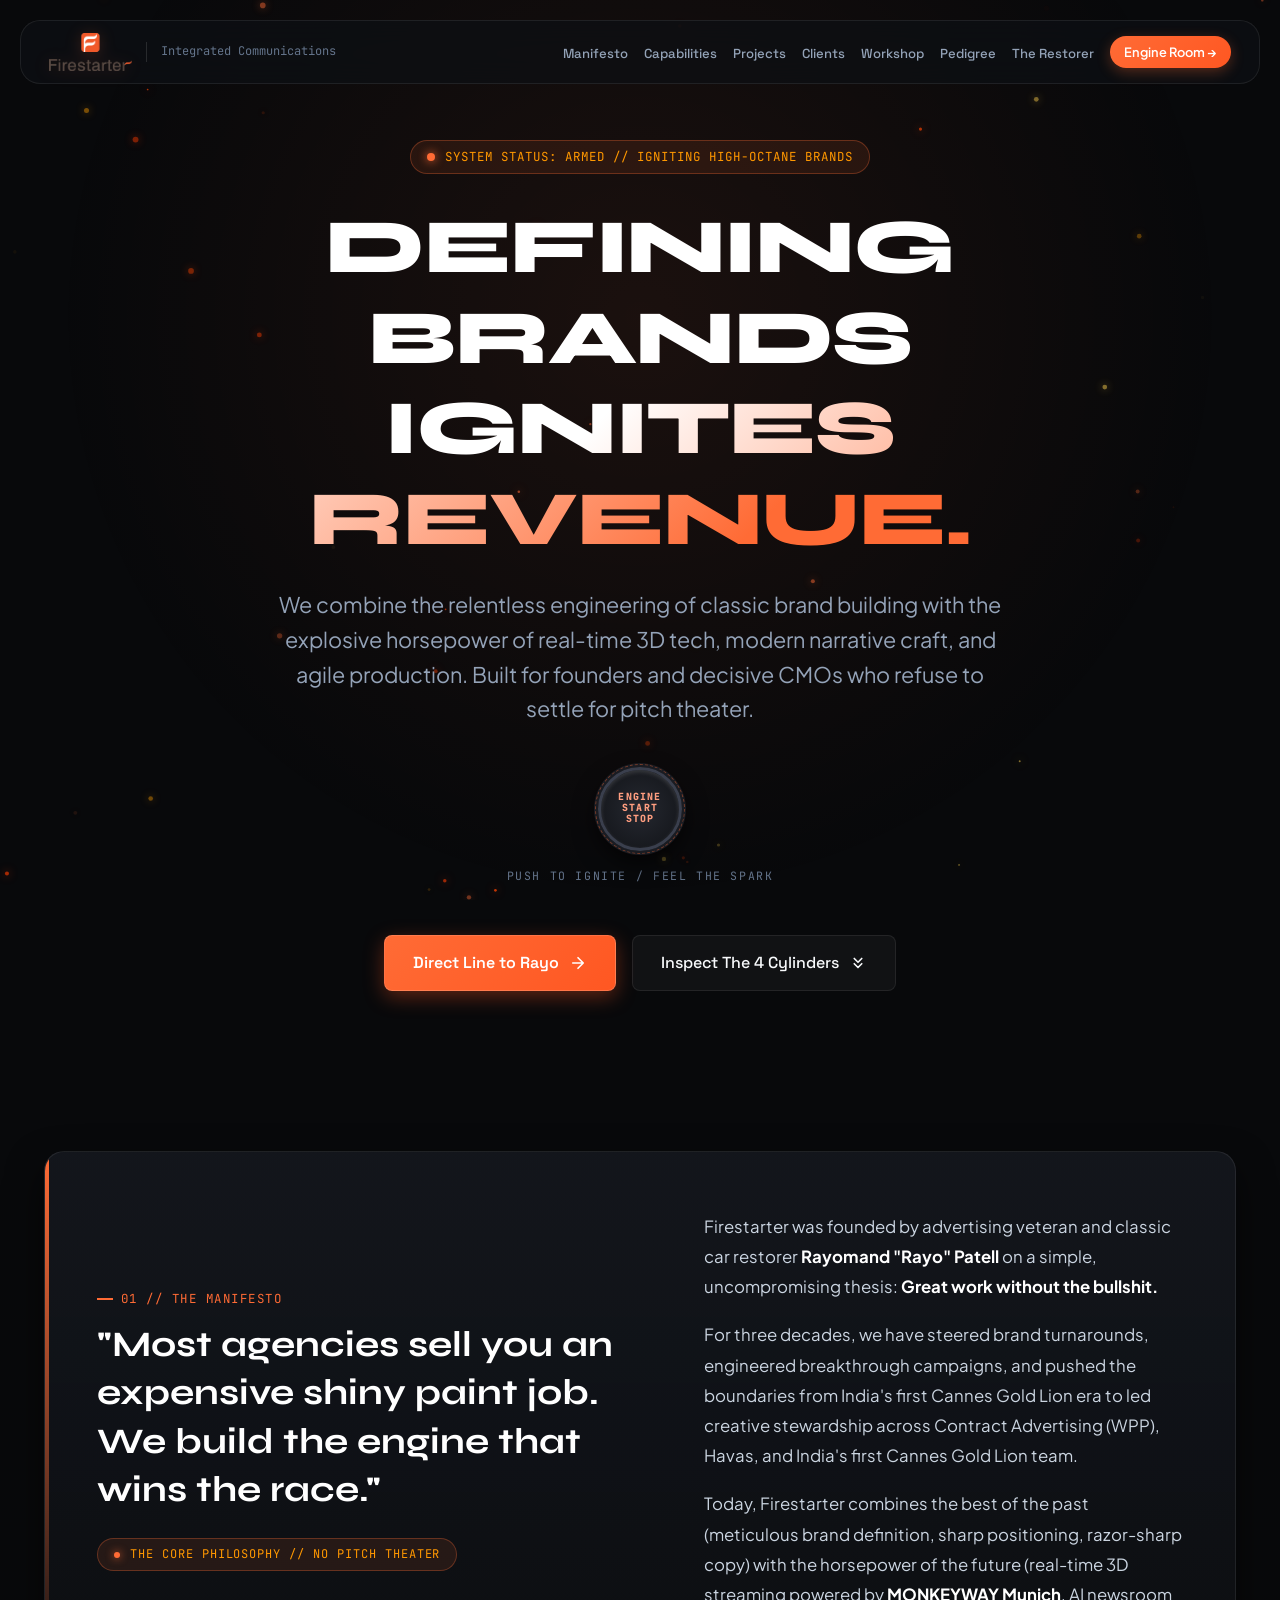
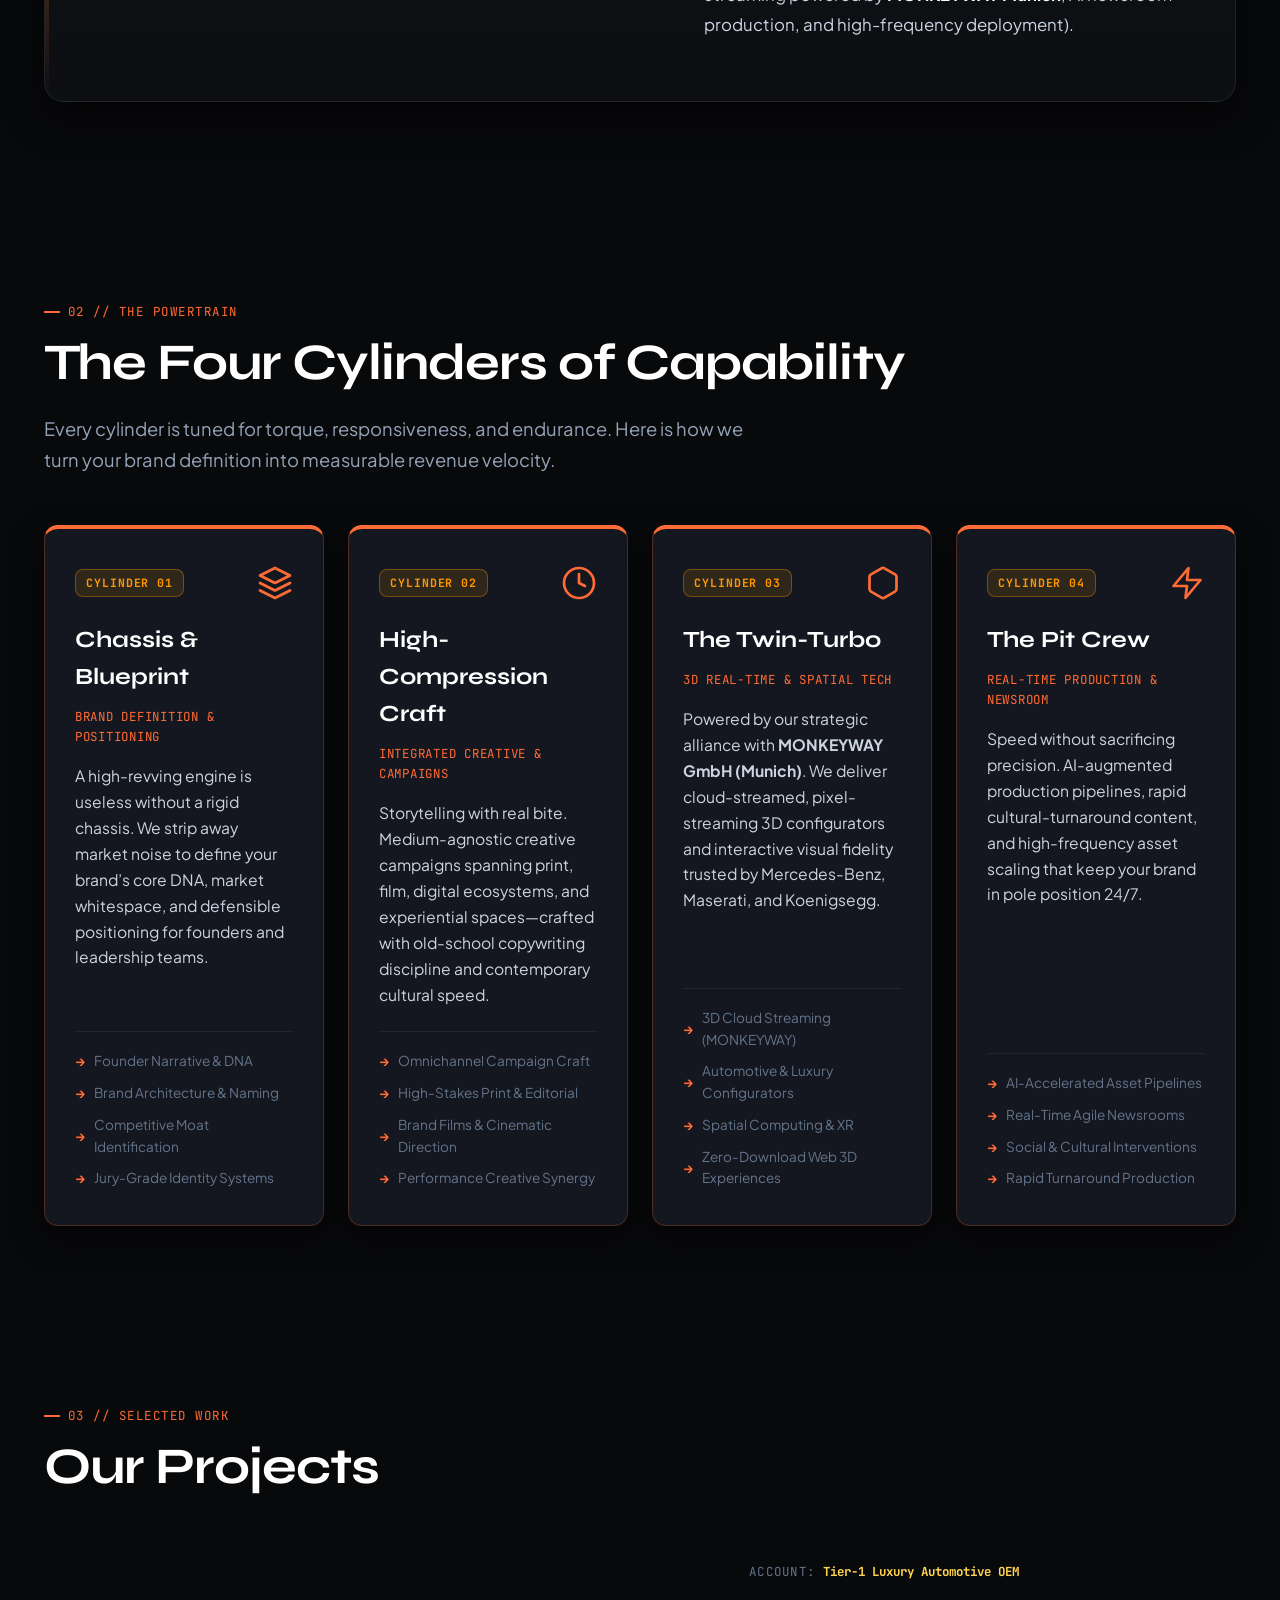
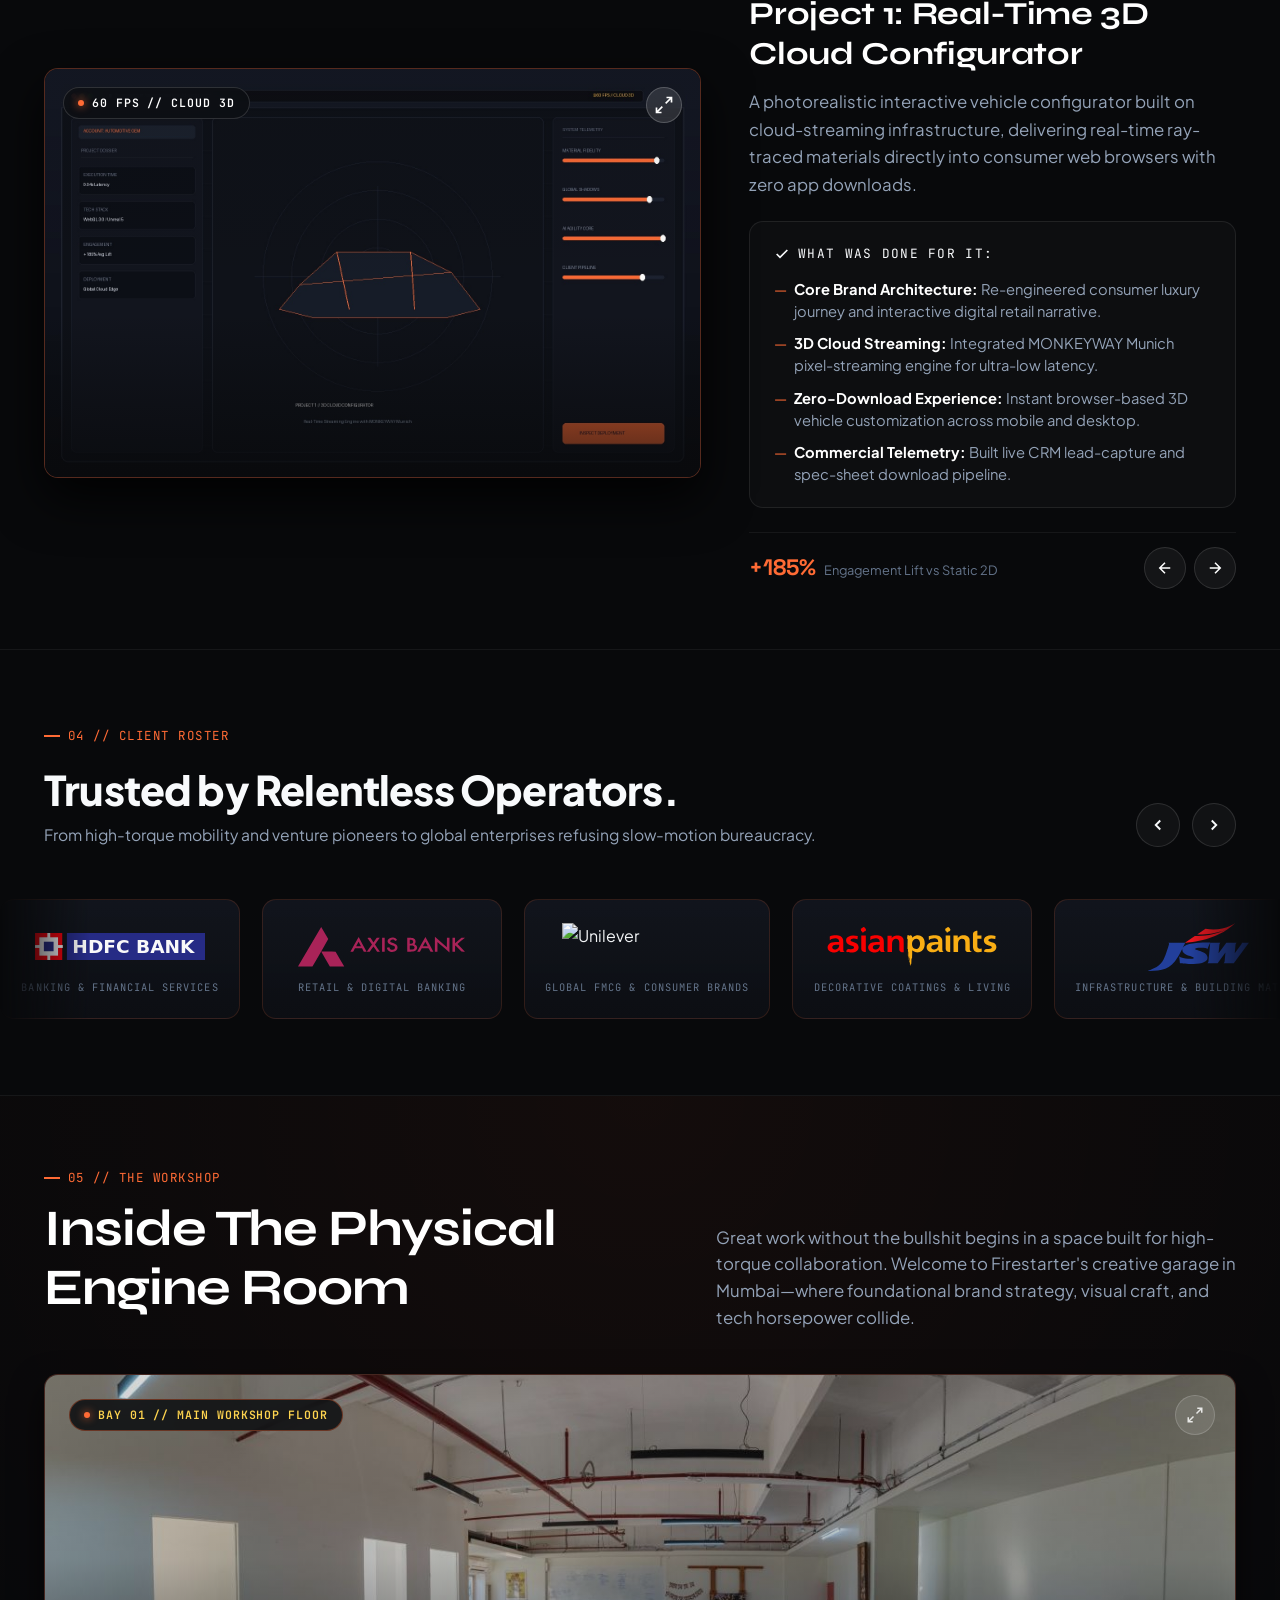
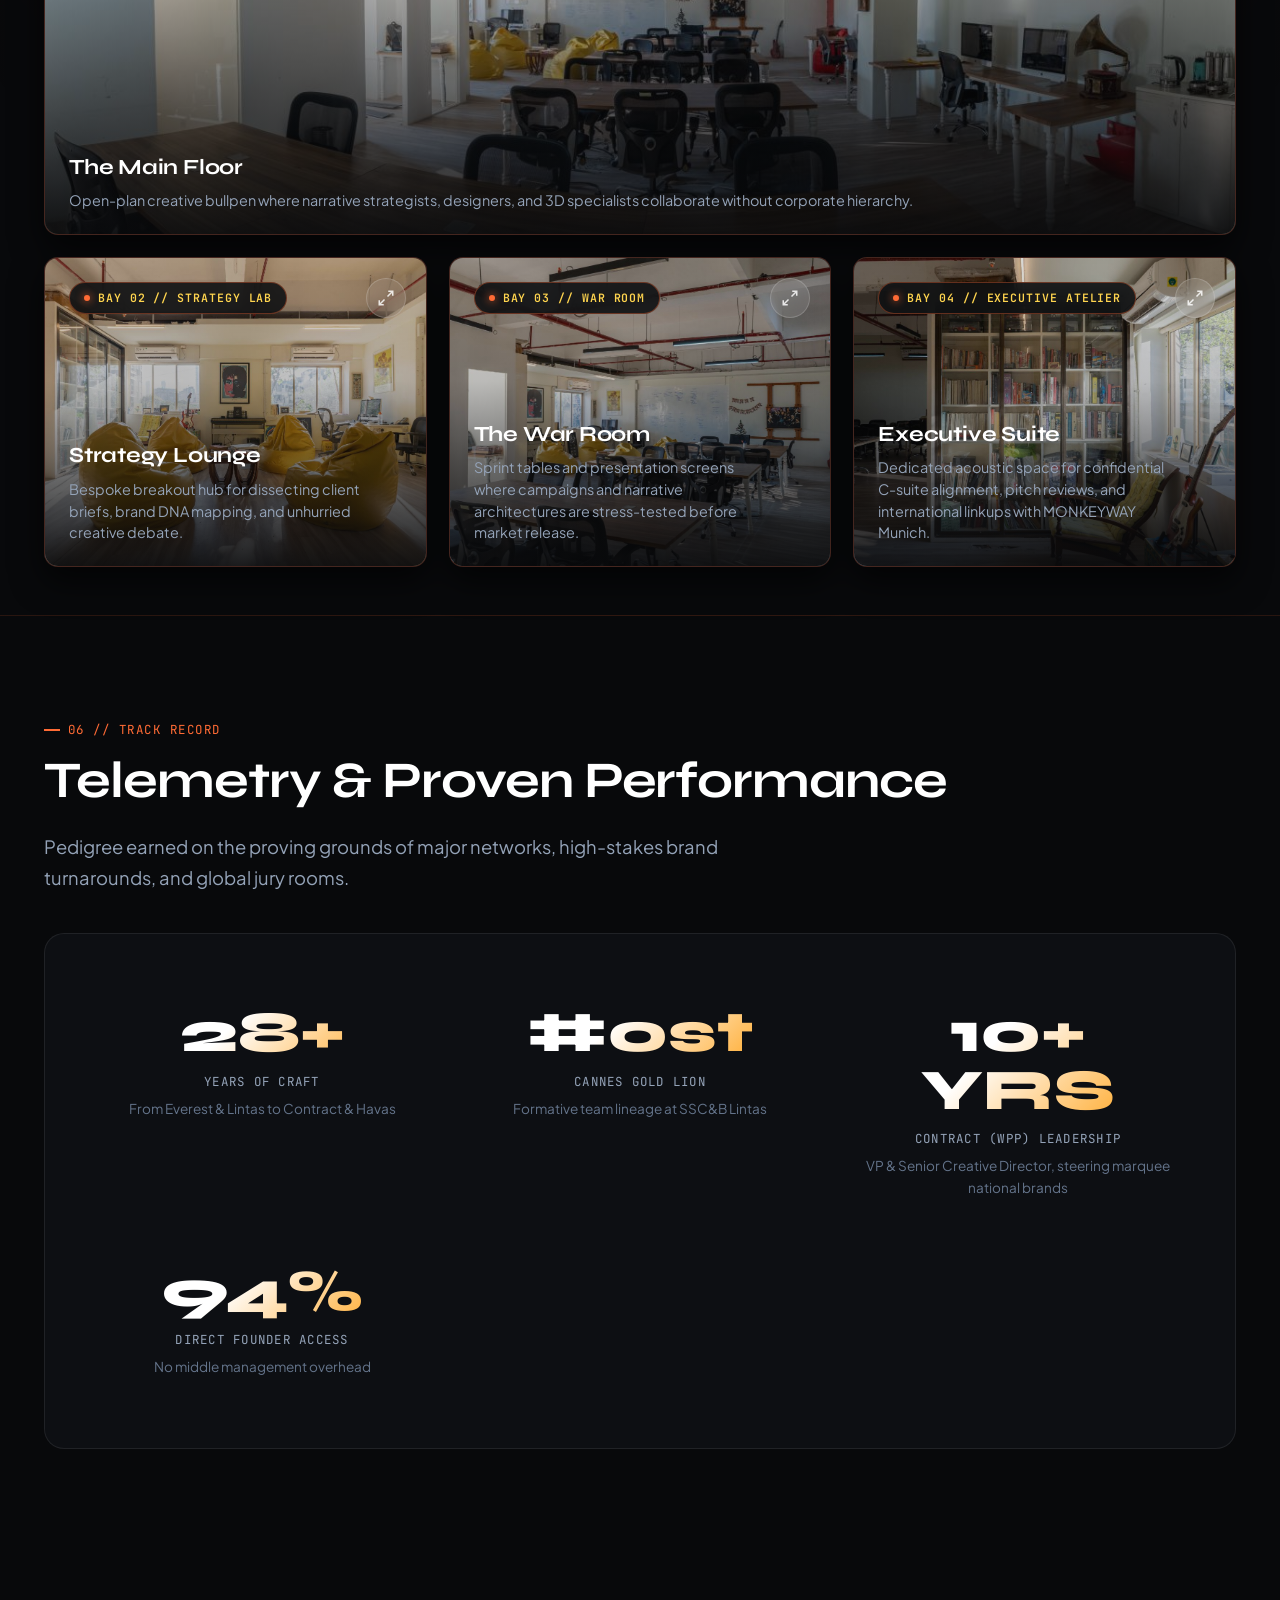
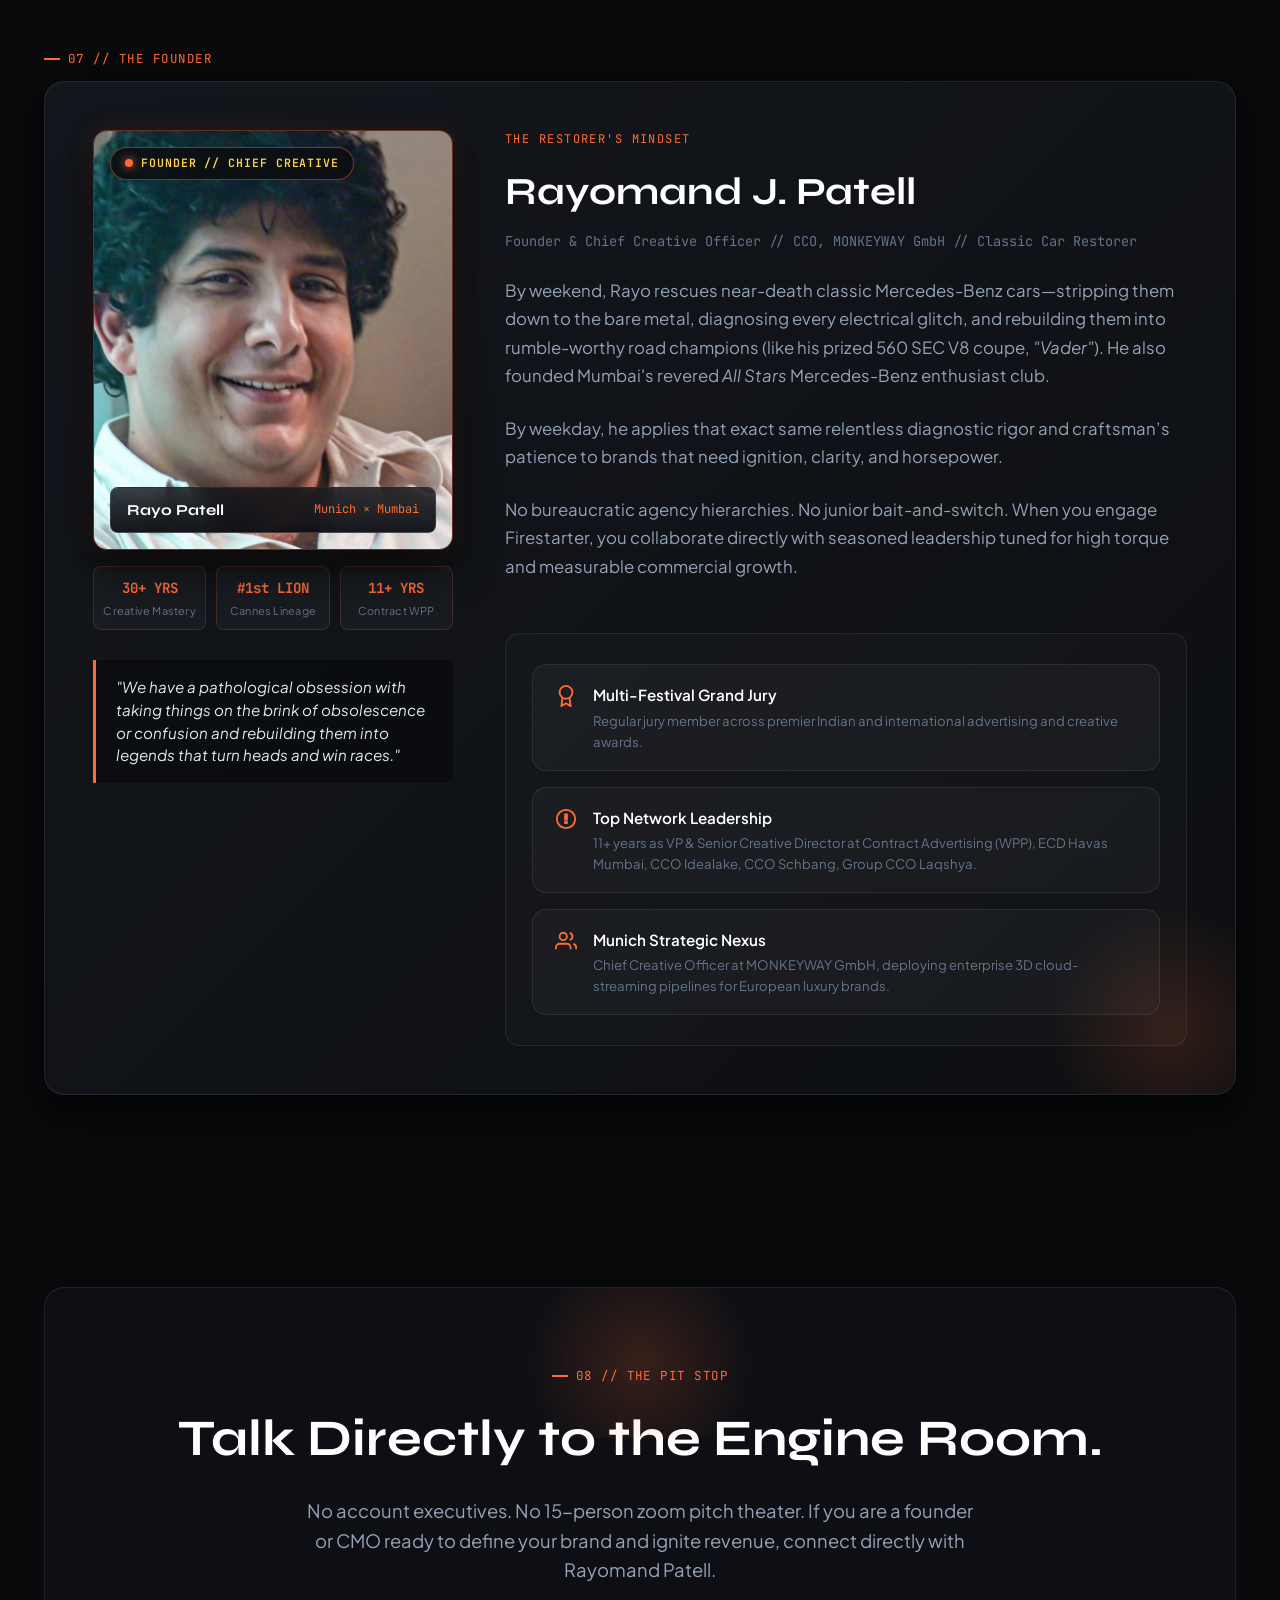
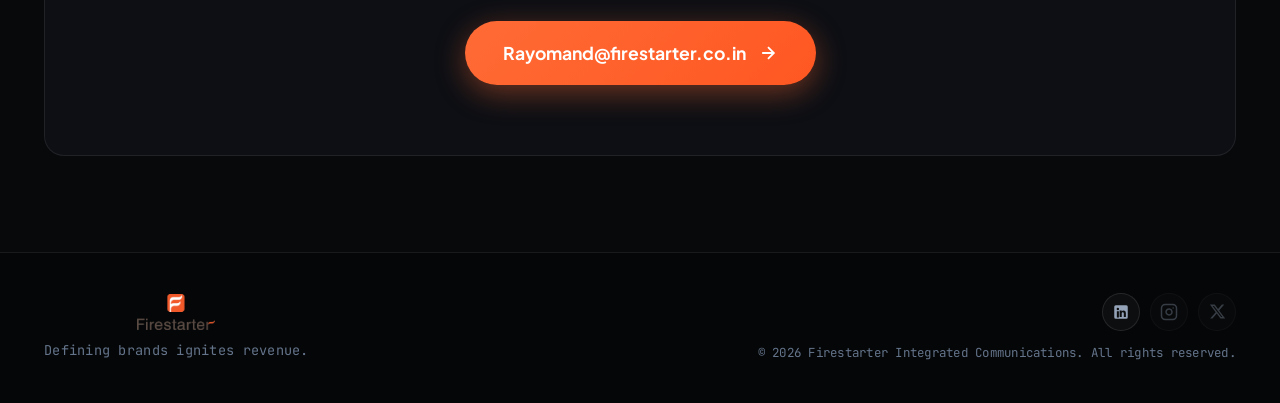
==== commit 8c813fed: "Remove form from Option 1 contact section and align layout with Option 2 executive card style" ====
--- a/option-1.html
+++ b/option-1.html
@@ -752,46 +752,18 @@
     <!-- CONTACT SECTION: The Pit Stop -->
     <section id="pitstop">
         <div class="container">
-            <div class="contact-pitstop">
-                <div class="contact-info-col">
-                    <span class="section-kicker">08 // The Pit Stop</span>
-                    <h3>Talk Directly to the Engine Room.</h3>
-                    <p>
-                        No account executives. No 15-person zoom pitch theater. If you are a founder or CMO ready to define your brand and ignite revenue, you get direct access to Rayo.
-                    </p>
-
-                    <a href="mailto:Rayomand@firestarter.co.in" class="direct-email-card">
-                        <div>
-                            <div class="email-label">Direct Communication Line</div>
-                            <div class="email-address">Rayomand@firestarter.co.in</div>
-                        </div>
-                        <svg width="22" height="22" viewBox="0 0 24 24" fill="none" stroke="currentColor" stroke-width="2" style="color: var(--accent-fire);"><path d="M5 12h14M12 5l7 7-7 7"/></svg>
+            <div class="pitstop-contact-box">
+                <span class="section-kicker" style="justify-content: center;">08 // The Pit Stop</span>
+                <h2>Talk Directly to the Engine Room.</h2>
+                <p>
+                    No account executives. No 15-person zoom pitch theater. If you are a founder or CMO ready to define your brand and ignite revenue, connect directly with Rayomand Patell.
+                </p>
+
+                <div style="display: flex; justify-content: center;">
+                    <a href="mailto:Rayomand@firestarter.co.in" class="email-highlight-btn">
+                        <span>Rayomand@firestarter.co.in</span>
+                        <svg width="20" height="20" viewBox="0 0 24 24" fill="none" stroke="currentColor" stroke-width="2.2"><path d="M5 12h14M12 5l7 7-7 7"/></svg>
                     </a>
-
-                    <div style="margin-top: 24px; font-family: var(--font-mono); font-size: 0.85rem; color: var(--text-muted);">
-                        📍 Mumbai, India & Munich, Germany
-                    </div>
-                </div>
-
-                <div class="contact-form-col">
-                    <form id="contact-form">
-                        <div class="form-group">
-                            <label>Your Name & Title</label>
-                            <input type="text" name="name" class="form-control" placeholder="e.g. Maya Sharma, Founder & CEO" required>
-                        </div>
-                        <div class="form-group">
-                            <label>Work Email</label>
-                            <input type="email" name="email" class="form-control" placeholder="maya@yourcompany.com" required>
-                        </div>
-                        <div class="form-group">
-                            <label>What Needs Ignition?</label>
-                            <textarea name="message" class="form-control" placeholder="Tell us about your brand challenge, product launch, or rebrand..." required></textarea>
-                        </div>
-                        <button type="submit" class="btn-primary-opt1 btn-ignition" style="width: 100%; justify-content: center; cursor: pointer; border: none;">
-                            <span>Send to Rayo's Desk</span>
-                            <svg width="18" height="18" viewBox="0 0 24 24" fill="none" stroke="currentColor" stroke-width="2.2"><line x1="22" y1="2" x2="11" y2="13"/><polygon points="22 2 15 22 11 13 2 9 22 2"/></svg>
-                        </button>
-                    </form>
                 </div>
             </div>
         </div>
--- a/assets/css/option-1.css
+++ b/assets/css/option-1.css
@@ -528,108 +528,66 @@
     margin-top: 2px;
 }
 
-/* Contact / Pit Stop */
-.contact-pitstop {
-    background: #0b0c10;
+/* Contact / Pit Stop (Centered Executive Layout) */
+.pitstop-contact-box,
+.executive-contact-box {
+    background: #0d0f14;
     border: 1px solid var(--border-subtle);
     border-radius: var(--radius-lg);
-    padding: 60px 48px;
-    display: grid;
-    grid-template-columns: 1fr;
-    gap: 40px;
-}
-
-@media (min-width: 860px) {
-    .contact-pitstop {
-        grid-template-columns: 1fr 1fr;
-    }
-}
-
-.contact-info-col h3 {
+    padding: 70px 50px;
+    text-align: center;
+    position: relative;
+    overflow: hidden;
+}
+
+.pitstop-contact-box::after,
+.executive-contact-box::after {
+    content: '';
+    position: absolute;
+    top: 0;
+    left: 50%;
+    transform: translateX(-50%);
+    width: 300px;
+    height: 150px;
+    background: radial-gradient(circle, rgba(255, 107, 53, 0.18) 0%, transparent 70%);
+    pointer-events: none;
+}
+
+.pitstop-contact-box h2,
+.executive-contact-box h2 {
     font-family: var(--font-heading);
-    font-size: 2rem;
+    font-size: clamp(2rem, 4vw, 3.2rem);
     color: #fff;
     margin-bottom: 16px;
 }
 
-.contact-info-col p {
+.pitstop-contact-box p,
+.executive-contact-box p {
     color: var(--text-secondary);
-    font-size: 1.05rem;
-    line-height: 1.7;
-    margin-bottom: 30px;
-}
-
-.direct-email-card {
-    background: rgba(255, 107, 53, 0.08);
-    border: 1px solid rgba(255, 107, 53, 0.3);
-    border-radius: var(--radius-md);
-    padding: 20px 24px;
-    display: flex;
-    align-items: center;
-    justify-content: space-between;
-    gap: 16px;
-    text-decoration: none;
-    transition: var(--transition);
-}
-
-.direct-email-card:hover {
-    background: rgba(255, 107, 53, 0.16);
-    border-color: var(--accent-fire);
-    transform: translateY(-2px);
-}
-
-.email-label {
-    font-family: var(--font-mono);
-    font-size: 0.72rem;
-    color: var(--accent-amber);
-    text-transform: uppercase;
-    letter-spacing: 0.08em;
-}
-
-.email-address {
+    font-size: 1.15rem;
+    max-width: 680px;
+    margin: 0 auto 36px;
+    line-height: 1.6;
+}
+
+.email-highlight-btn {
+    display: inline-flex;
+    align-items: center;
+    gap: 12px;
+    background: linear-gradient(135deg, var(--accent-fire) 0%, var(--accent-orange) 100%);
+    color: #fff;
     font-size: 1.1rem;
     font-weight: 700;
-    color: #fff;
-    margin-top: 4px;
-}
-
-/* Input Form */
-.form-group {
-    margin-bottom: 20px;
-}
-
-.form-group label {
-    display: block;
-    font-family: var(--font-mono);
-    font-size: 0.75rem;
-    text-transform: uppercase;
-    letter-spacing: 0.08em;
-    color: var(--text-muted);
-    margin-bottom: 8px;
-}
-
-.form-control {
-    width: 100%;
-    background: rgba(255, 255, 255, 0.03);
-    border: 1px solid var(--border-subtle);
-    border-radius: var(--radius-sm);
-    padding: 14px 16px;
-    color: #fff;
-    font-family: var(--font-body);
-    font-size: 0.95rem;
+    padding: 18px 38px;
+    border-radius: var(--radius-full);
+    text-decoration: none;
+    box-shadow: 0 8px 30px rgba(255, 107, 53, 0.4);
     transition: var(--transition);
 }
 
-.form-control:focus {
-    outline: none;
-    border-color: var(--accent-fire);
-    background: rgba(255, 107, 53, 0.04);
-    box-shadow: 0 0 16px rgba(255, 107, 53, 0.2);
-}
-
-textarea.form-control {
-    min-height: 120px;
-    resize: vertical;
+.email-highlight-btn:hover {
+    transform: translateY(-3px);
+    box-shadow: 0 12px 40px rgba(255, 107, 53, 0.6);
 }
 
 /* Indicators Hidden by Default on Desktop */
@@ -737,51 +695,23 @@
     }
 
     /* 2. Contact Section Mobile Fixes (Zero Horizontal Overflow) */
-    .contact-pitstop {
-        padding: 32px 18px !important;
+    .pitstop-contact-box,
+    .executive-contact-box {
+        padding: 36px 18px !important;
+    }
+
+    .pitstop-contact-box h2,
+    .executive-contact-box h2 {
+        font-size: 1.8rem !important;
+    }
+
+    .email-highlight-btn {
+        padding: 14px 20px !important;
+        font-size: 0.95rem !important;
         width: 100% !important;
         max-width: 100% !important;
         box-sizing: border-box !important;
-        border-radius: var(--radius-md) !important;
-        overflow: hidden !important;
-        gap: 30px !important;
-    }
-
-    .contact-info-col,
-    .contact-form-col,
-    #contact-form {
-        width: 100% !important;
-        max-width: 100% !important;
-        box-sizing: border-box !important;
-    }
-
-    .form-group {
-        width: 100% !important;
-        max-width: 100% !important;
-        box-sizing: border-box !important;
-        margin-bottom: 16px !important;
-    }
-
-    .form-control,
-    textarea.form-control {
-        width: 100% !important;
-        max-width: 100% !important;
-        box-sizing: border-box !important;
-        display: block !important;
-    }
-
-    .direct-email-card {
-        padding: 16px 14px !important;
-        width: 100% !important;
-        max-width: 100% !important;
-        box-sizing: border-box !important;
-        flex-direction: column !important;
-        align-items: flex-start !important;
-        gap: 8px !important;
-    }
-
-    .email-address {
-        font-size: 0.95rem !important;
+        justify-content: center !important;
         word-break: break-all !important;
     }
 
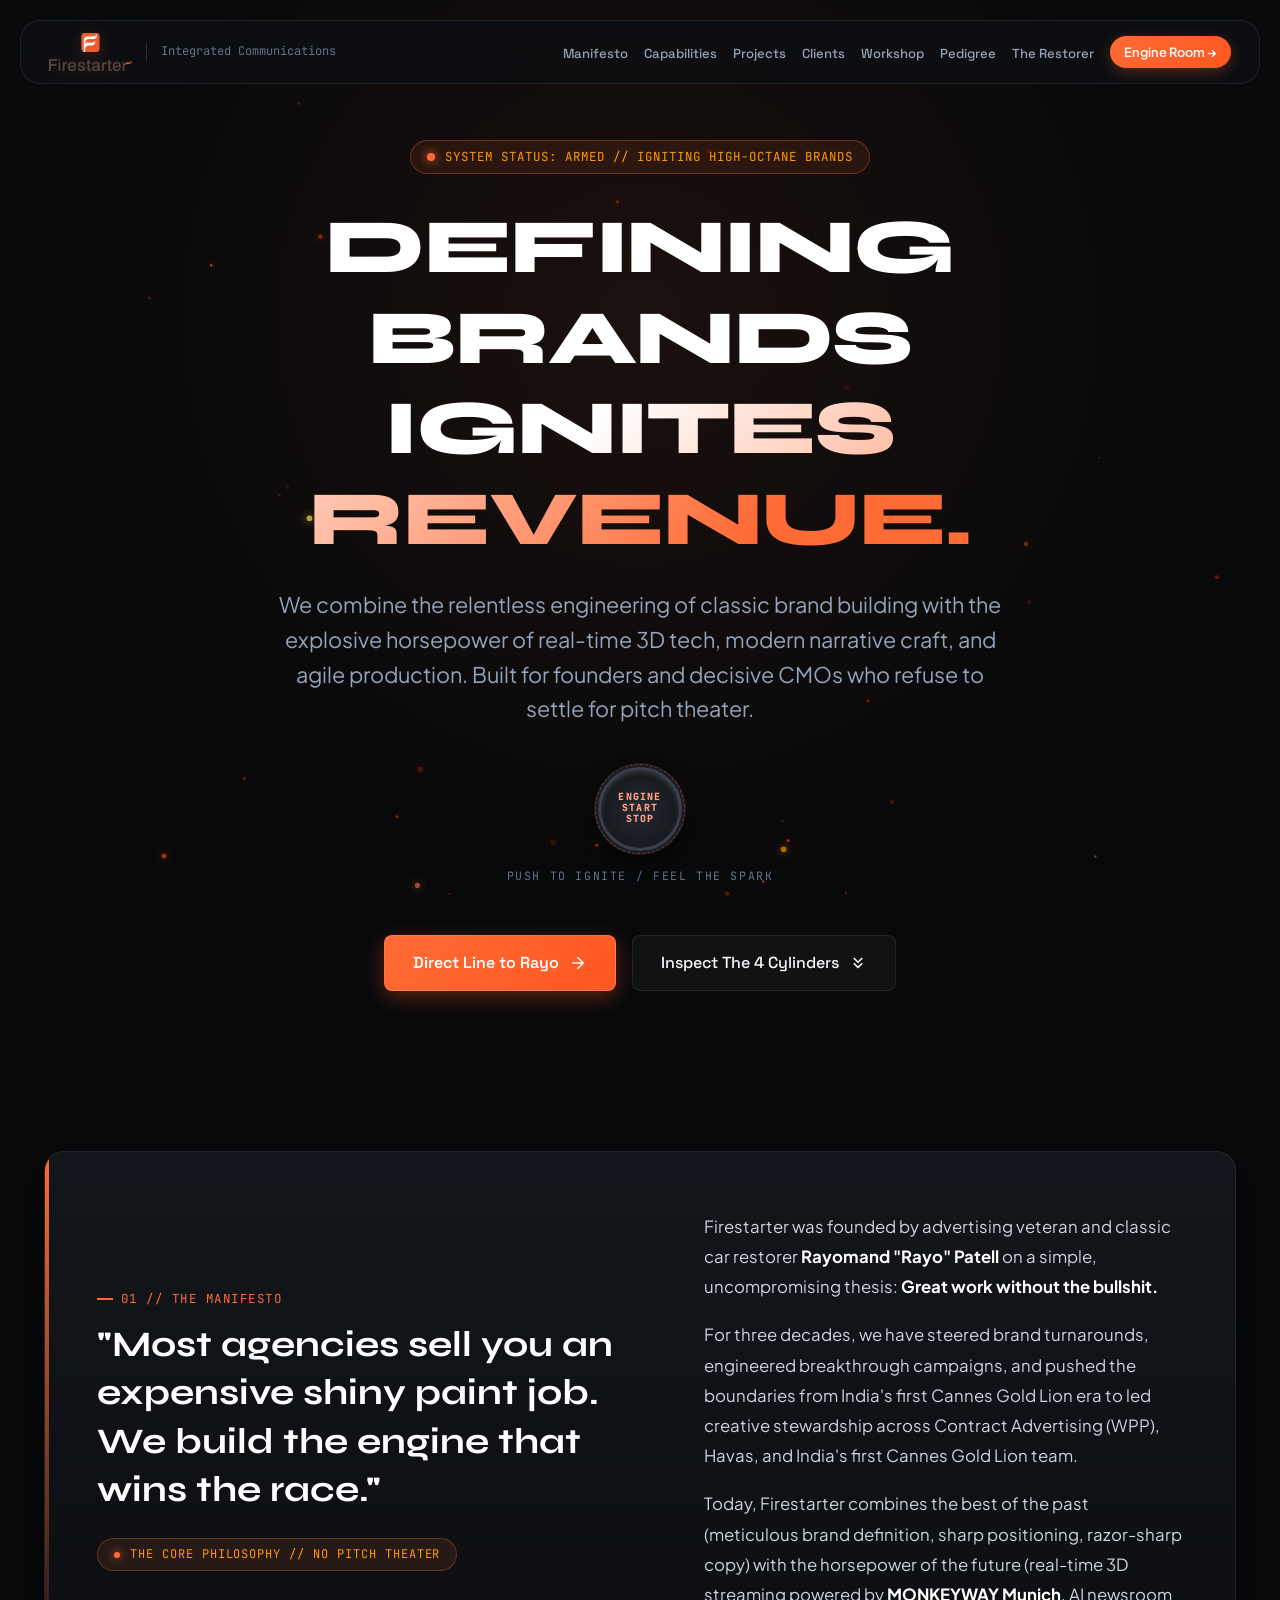
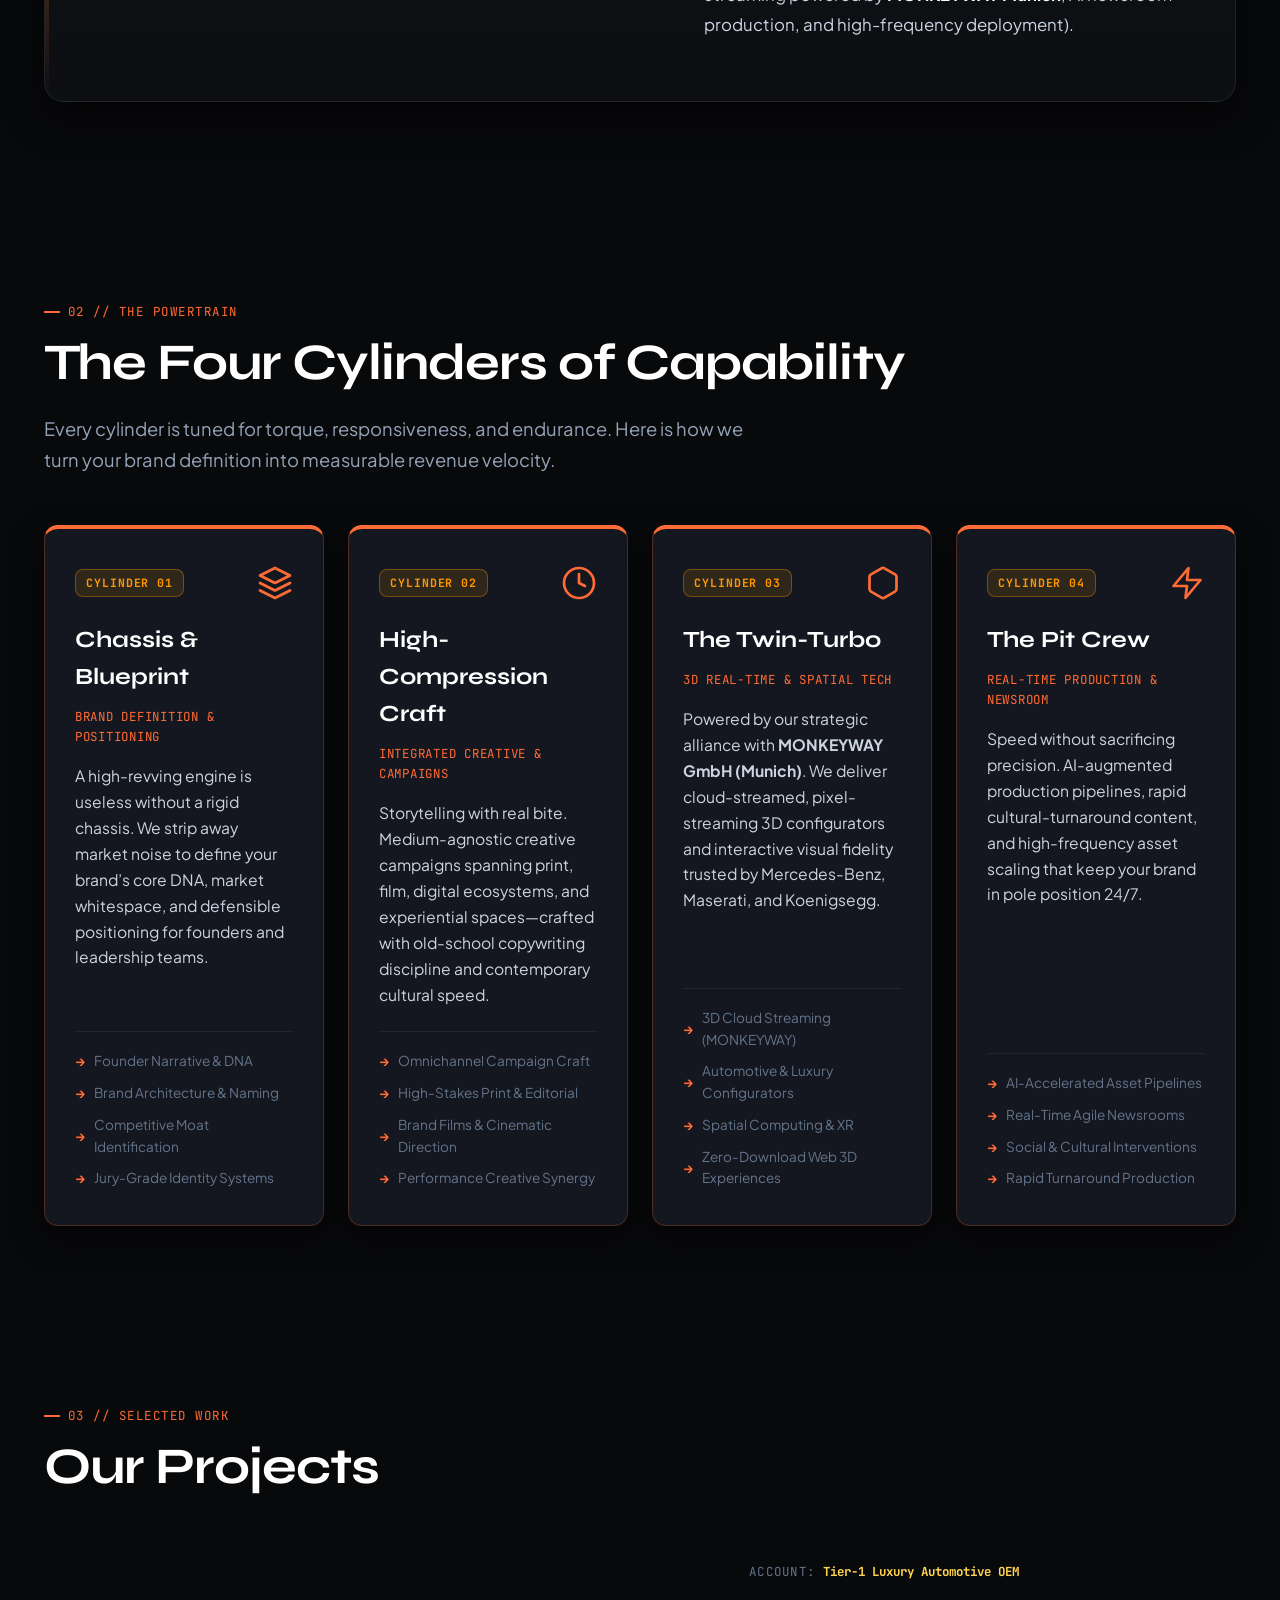
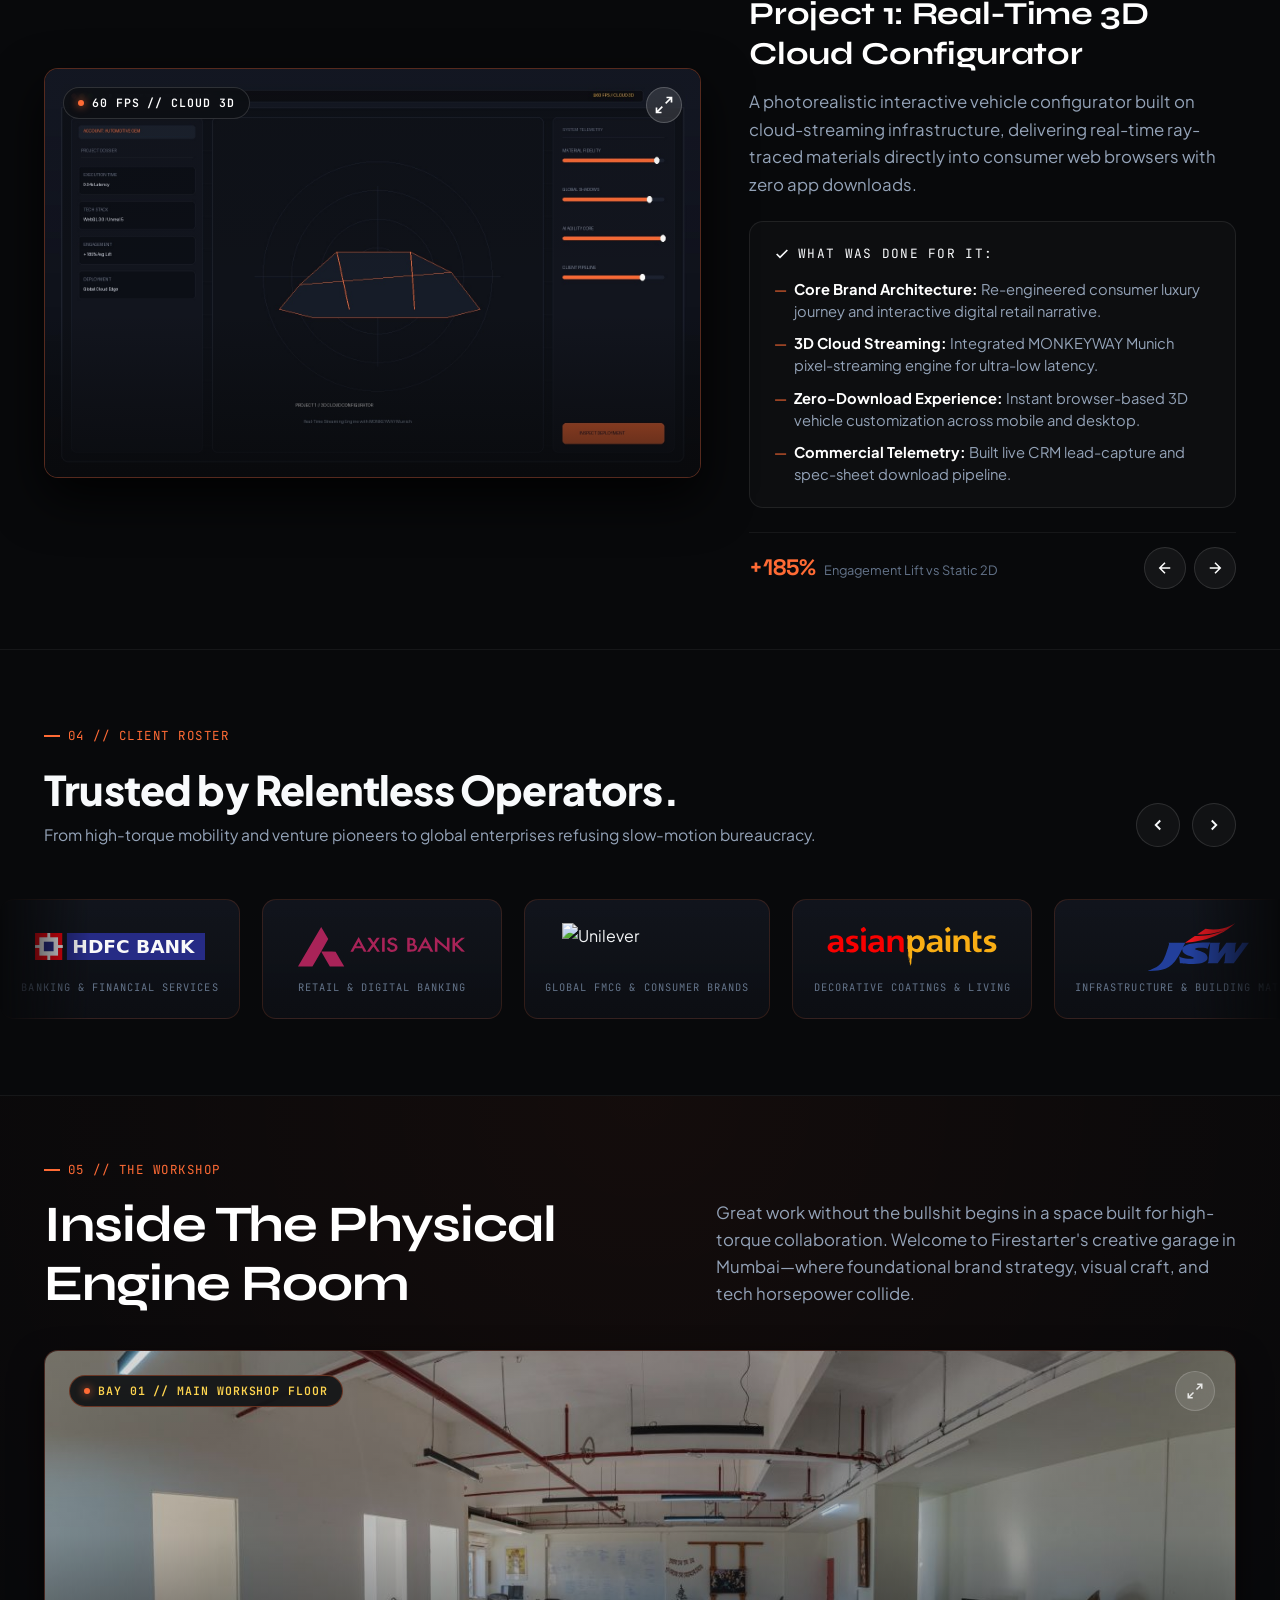
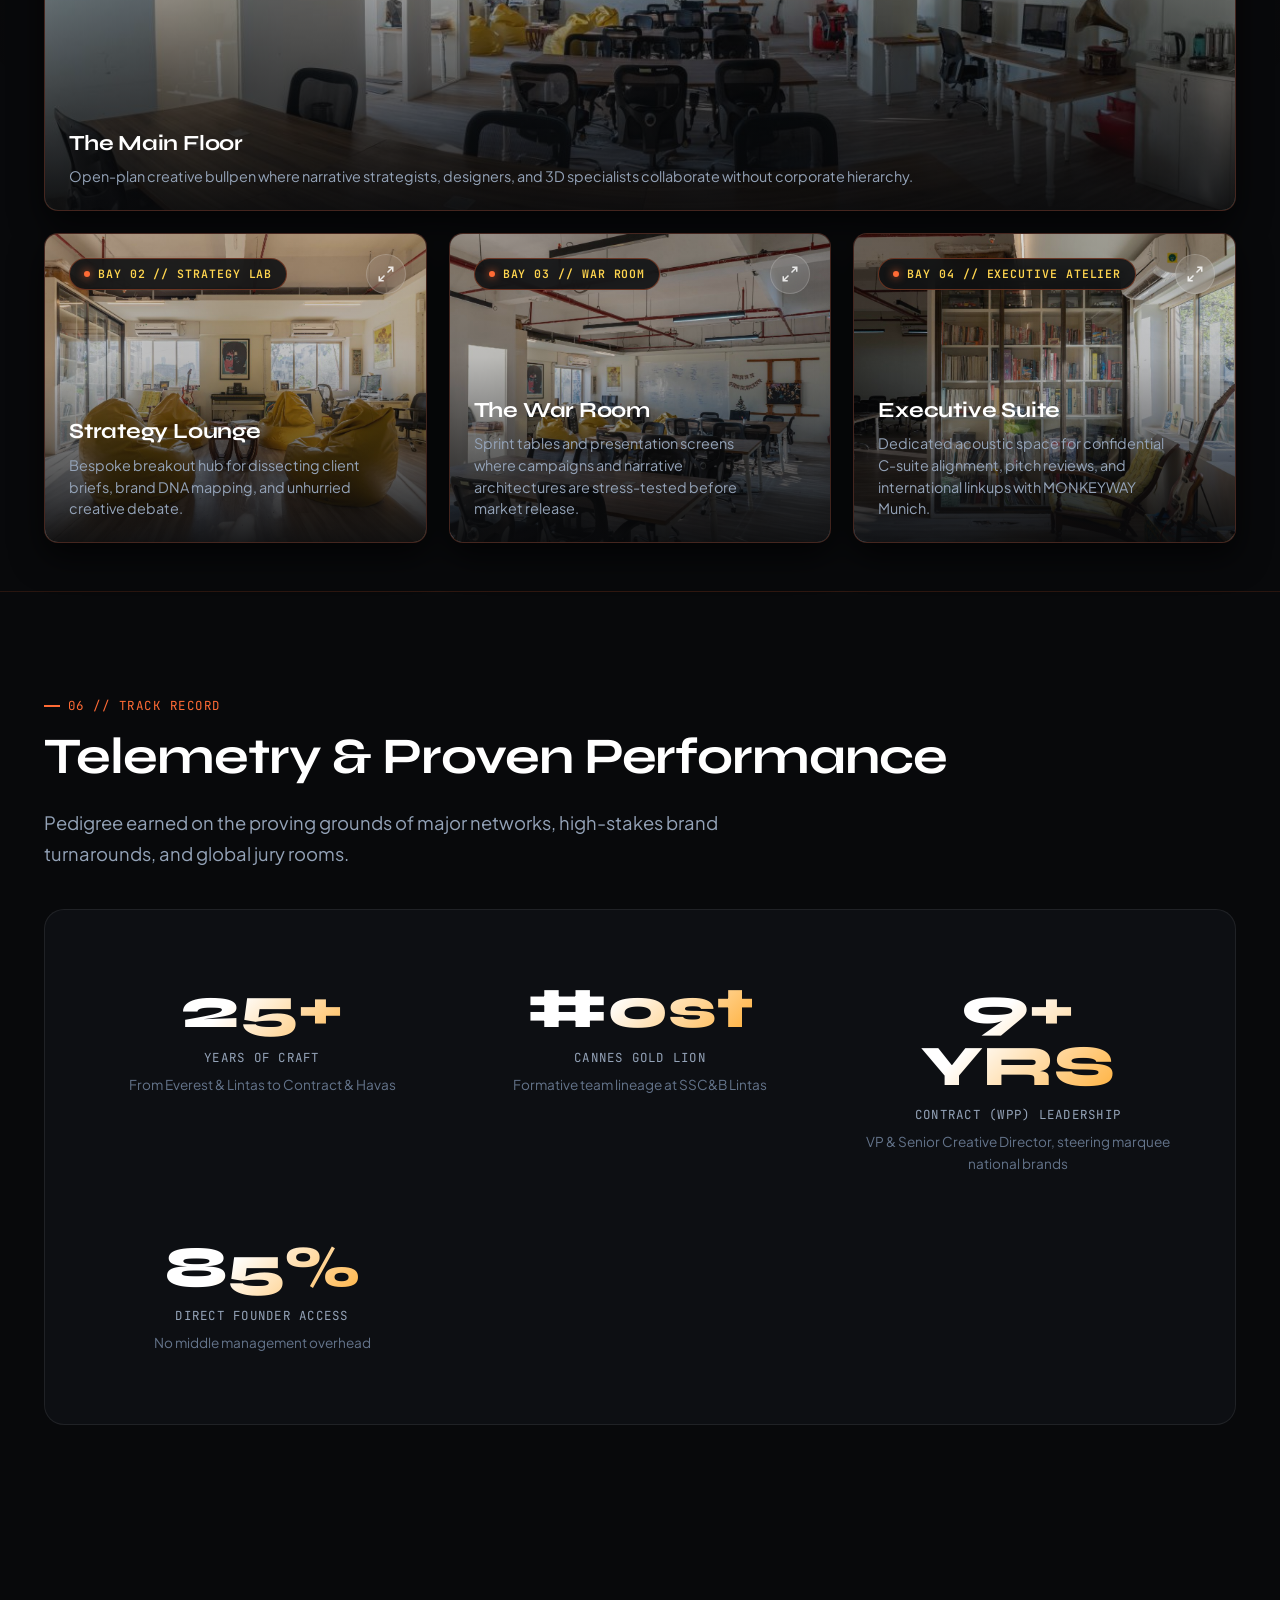
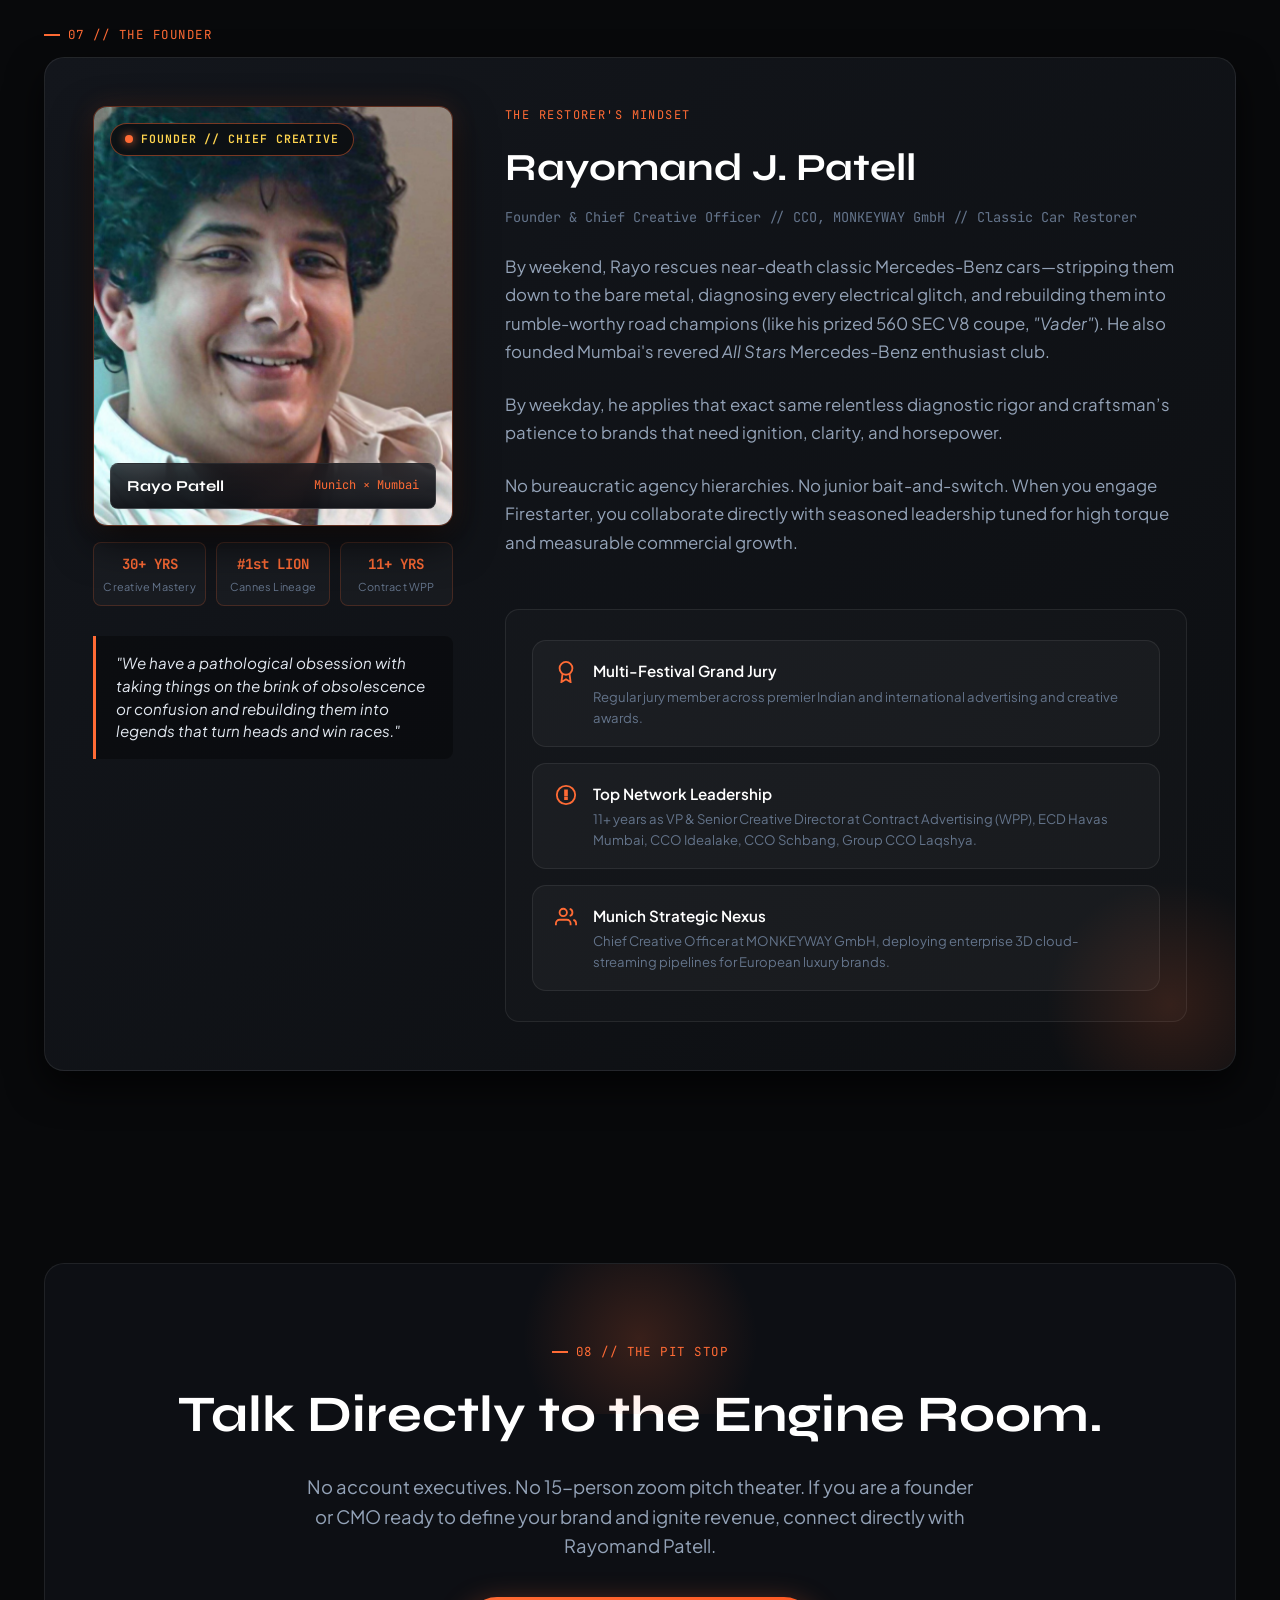
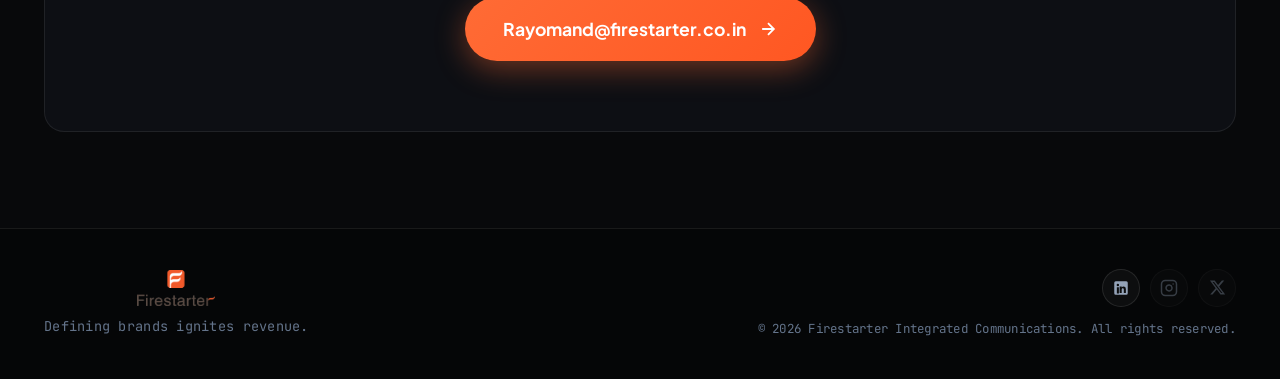
==== commit e8751620: "Align paragraph text with main section header text in Option 1 and Option 2" ====
--- a/option-1.html
+++ b/option-1.html
@@ -529,10 +529,8 @@
     <section id="workshop" class="workshop-section">
         <div class="container">
             <div class="section-header-row">
-                <div>
-                    <span class="section-kicker">05 // The Workshop</span>
-                    <h2 class="section-title">Inside The Physical Engine Room</h2>
-                </div>
+                <span class="section-kicker">05 // The Workshop</span>
+                <h2 class="section-title">Inside The Physical Engine Room</h2>
                 <p class="section-lead-inline">
                     Great work without the bullshit begins in a space built for high-torque collaboration. Welcome to Firestarter's creative garage in Mumbai—where foundational brand strategy, visual craft, and tech horsepower collide.
                 </p>
--- a/assets/css/shared.css
+++ b/assets/css/shared.css
@@ -480,24 +480,50 @@
    ========================================================================== */
 
 .section-header-row {
-    display: flex;
-    flex-direction: column;
-    gap: 16px;
+    display: grid;
+    grid-template-columns: 1fr;
+    gap: 12px;
     margin-bottom: 36px;
+}
+
+.section-header-row .section-kicker {
+    margin-bottom: 4px;
+}
+
+.section-header-row .section-title {
+    margin-bottom: 0;
+}
+
+.section-lead-inline {
+    color: var(--text-secondary);
+    font-size: 1.05rem;
+    line-height: 1.6;
+    margin: 0;
 }
 
 @media (min-width: 900px) {
     .section-header-row {
-        flex-direction: row;
-        justify-content: space-between;
-        align-items: flex-end;
-    }
-    .section-lead-inline {
+        grid-template-columns: 1fr minmax(320px, 520px);
+        grid-template-areas:
+            "kicker kicker"
+            "title  lead";
+        column-gap: 48px;
+        row-gap: 12px;
+        align-items: start;
+    }
+
+    .section-header-row .section-kicker {
+        grid-area: kicker;
+    }
+
+    .section-header-row .section-title {
+        grid-area: title;
+    }
+
+    .section-header-row .section-lead-inline {
+        grid-area: lead;
         max-width: 520px;
-        margin-bottom: 6px;
-        color: var(--text-secondary);
-        font-size: 1.05rem;
-        line-height: 1.6;
+        padding-top: 4px;
     }
 }
 
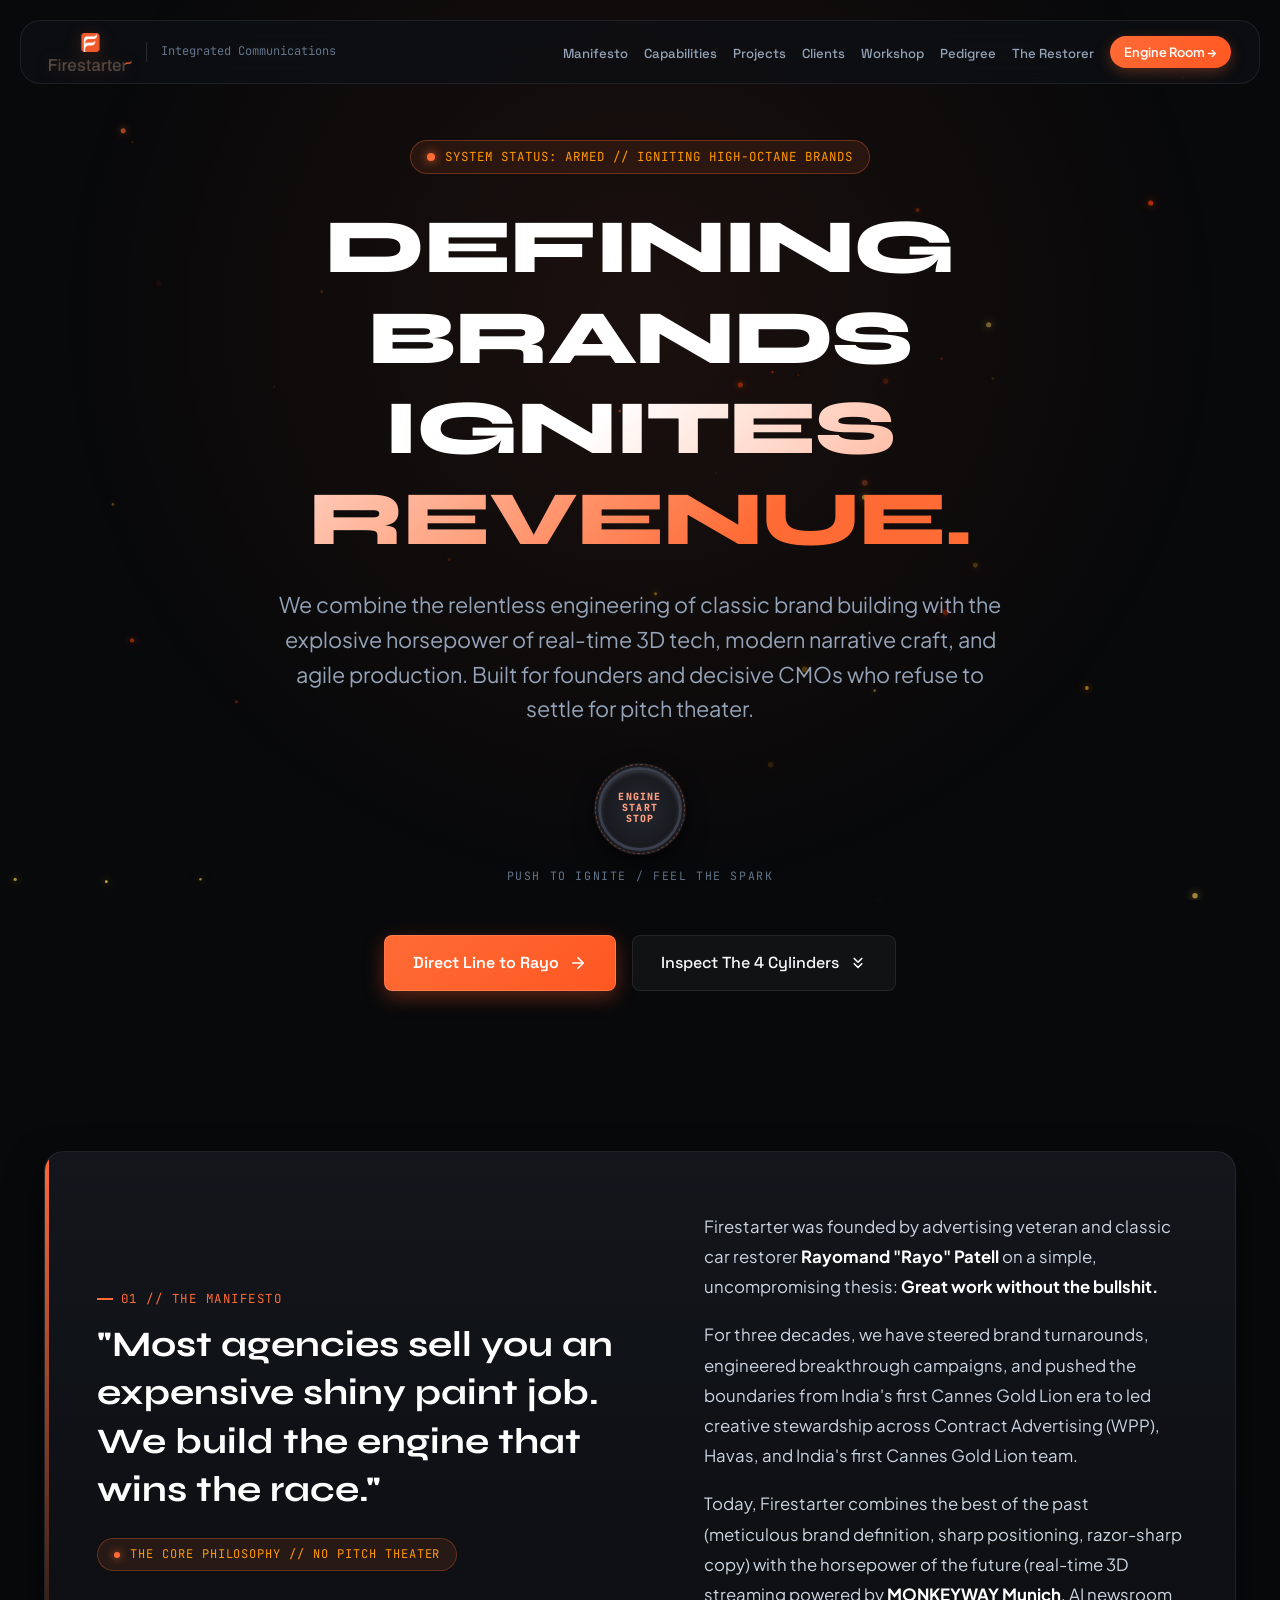
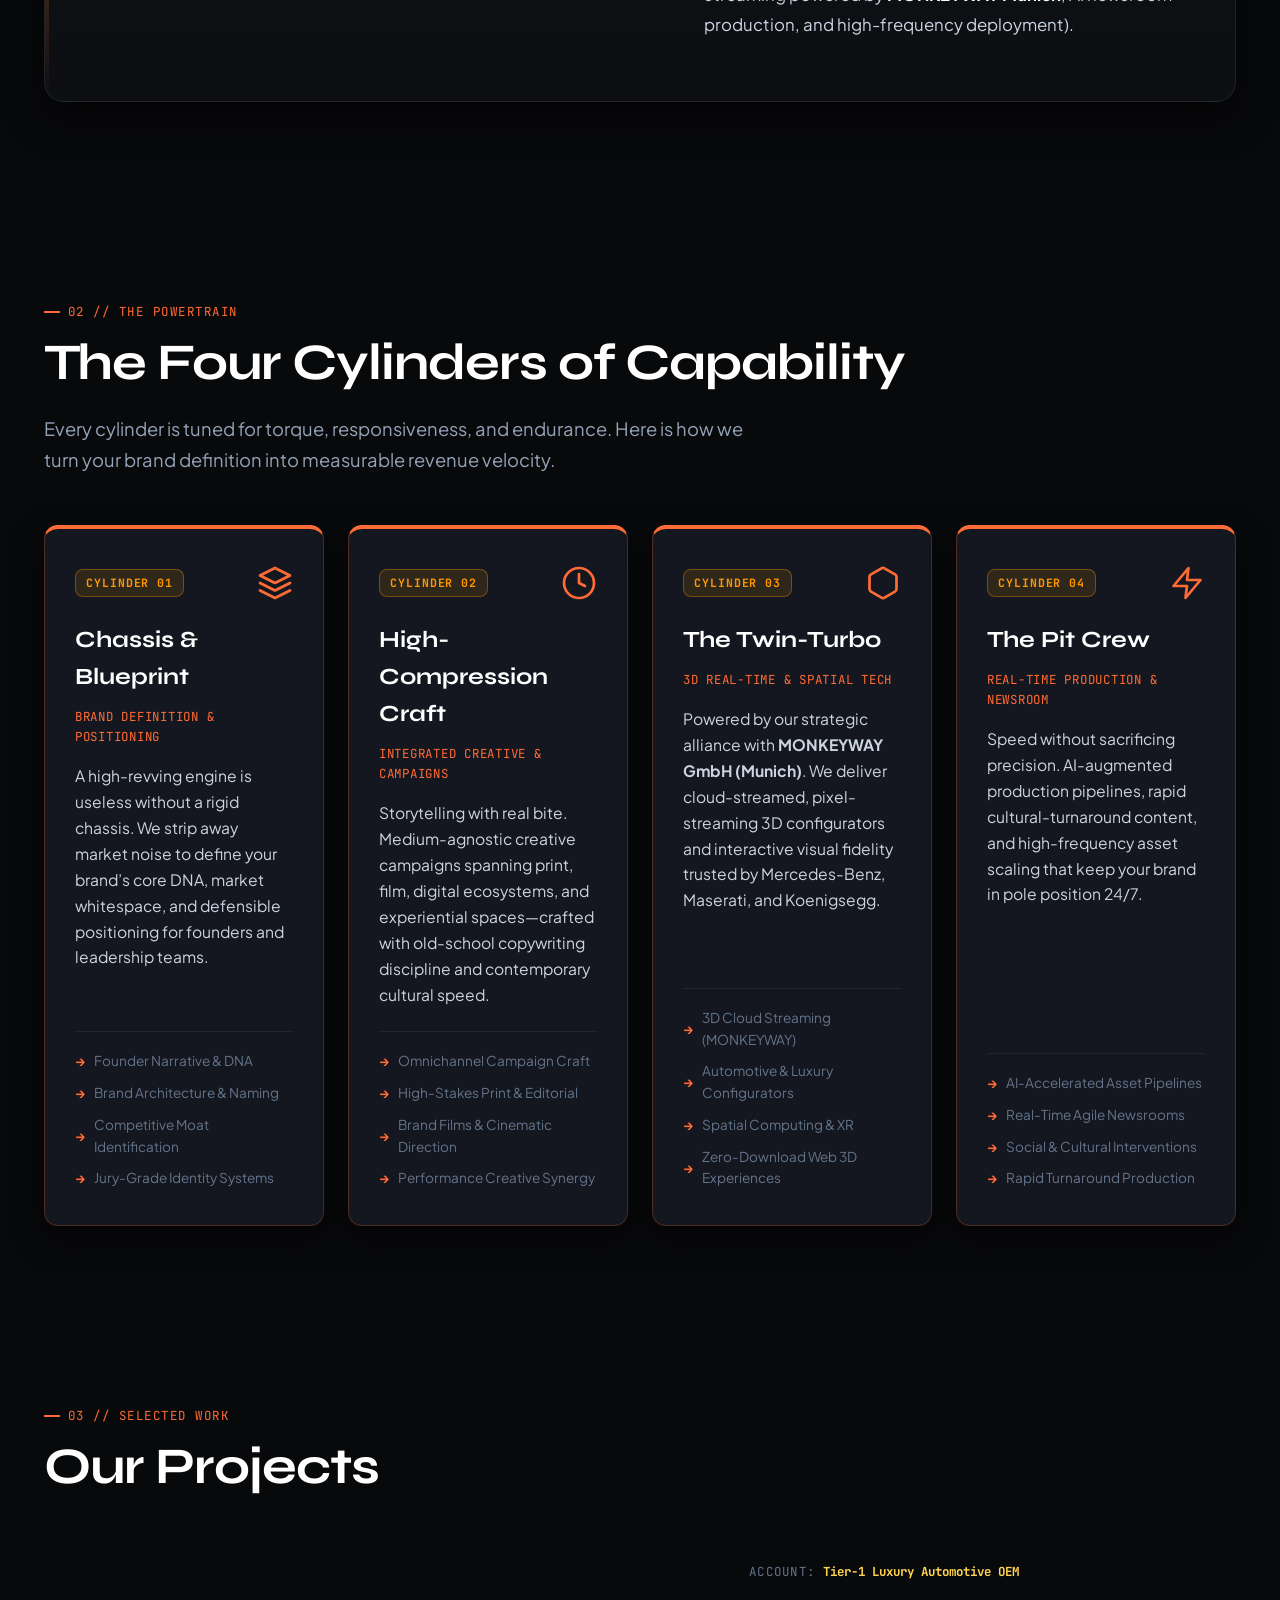
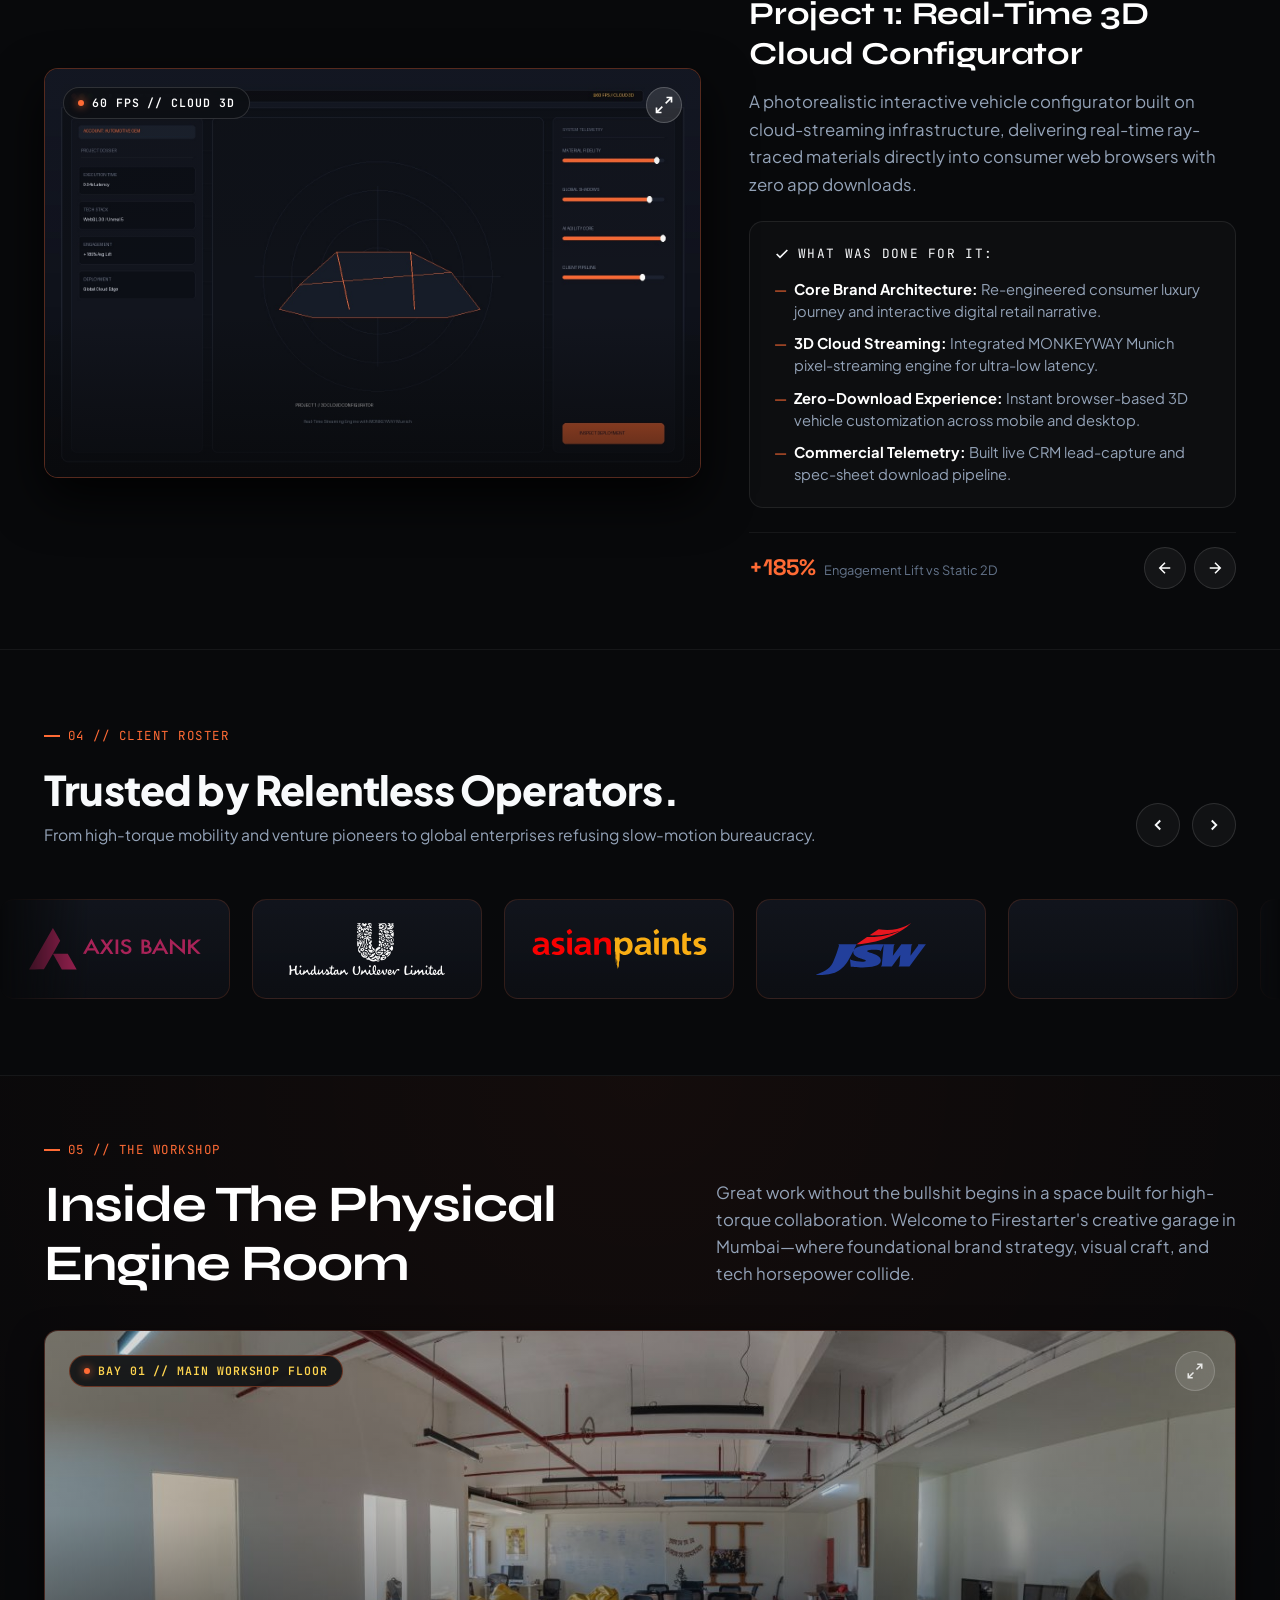
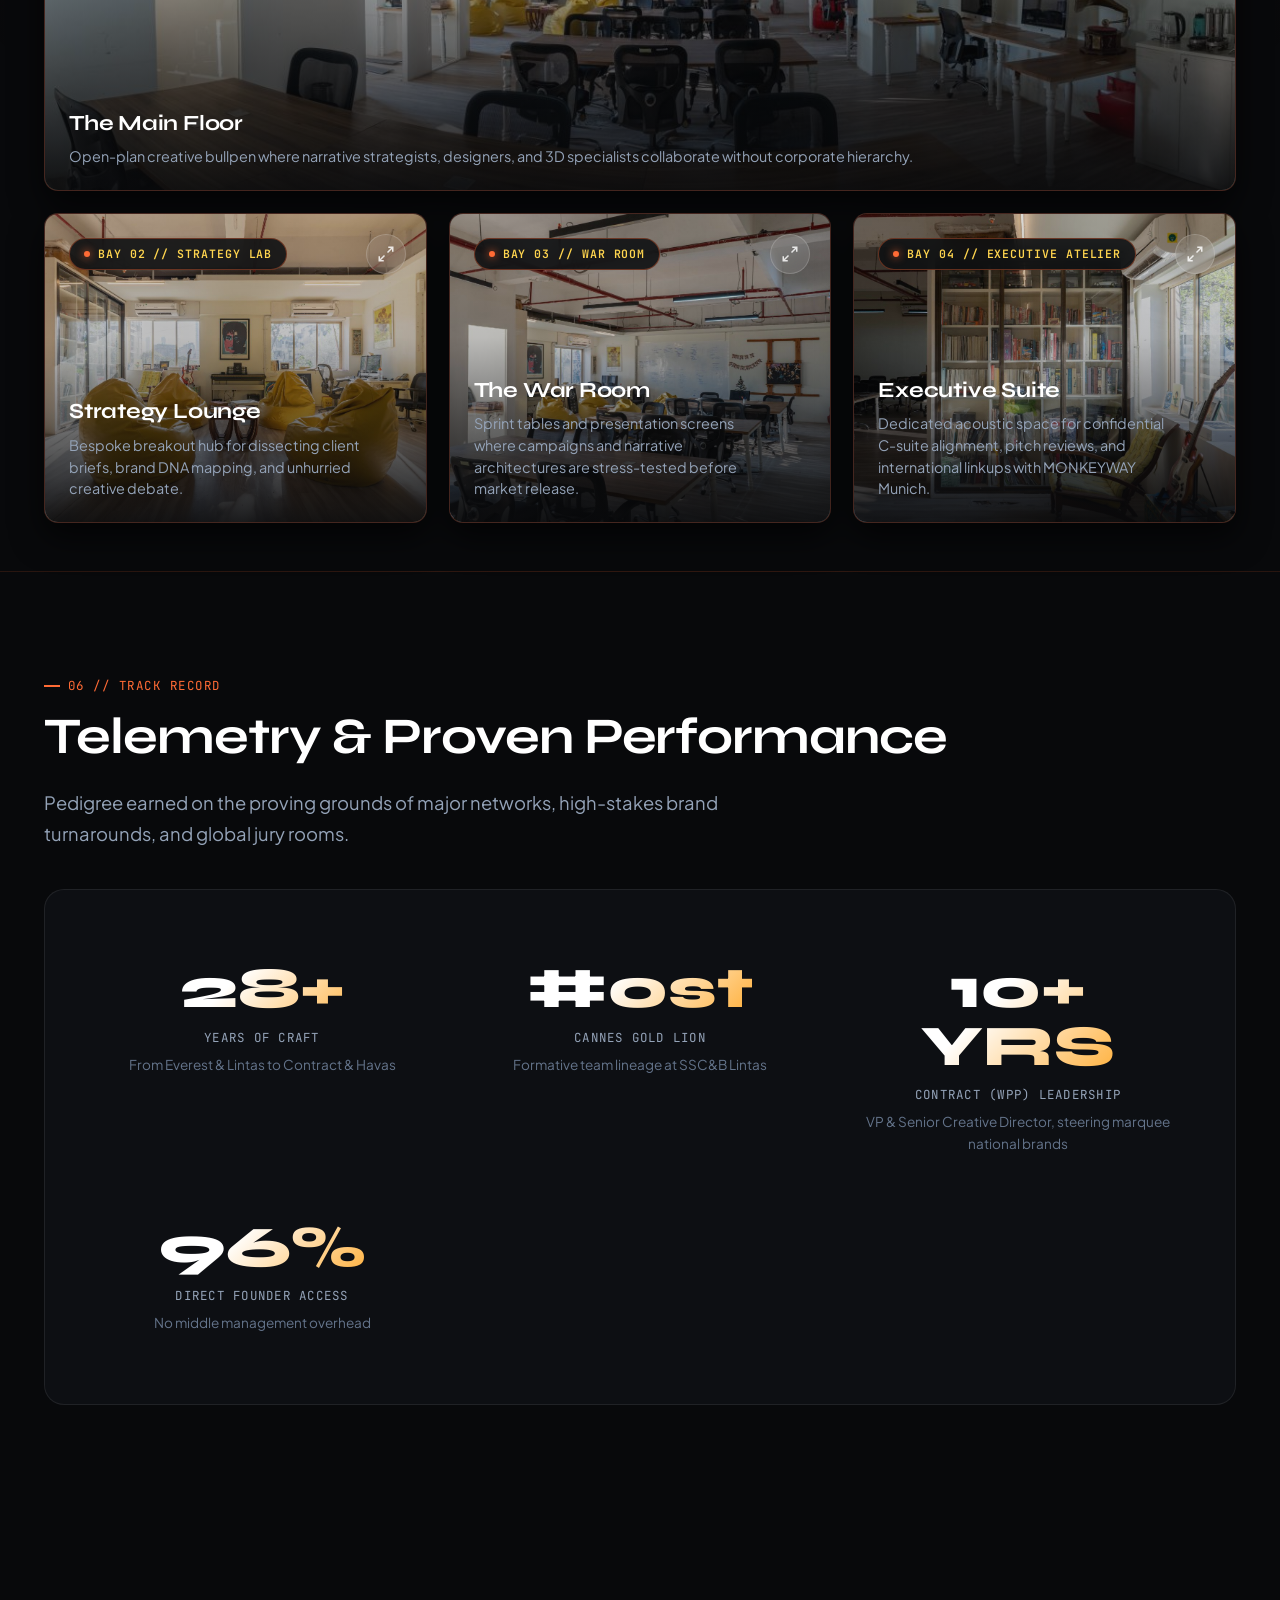
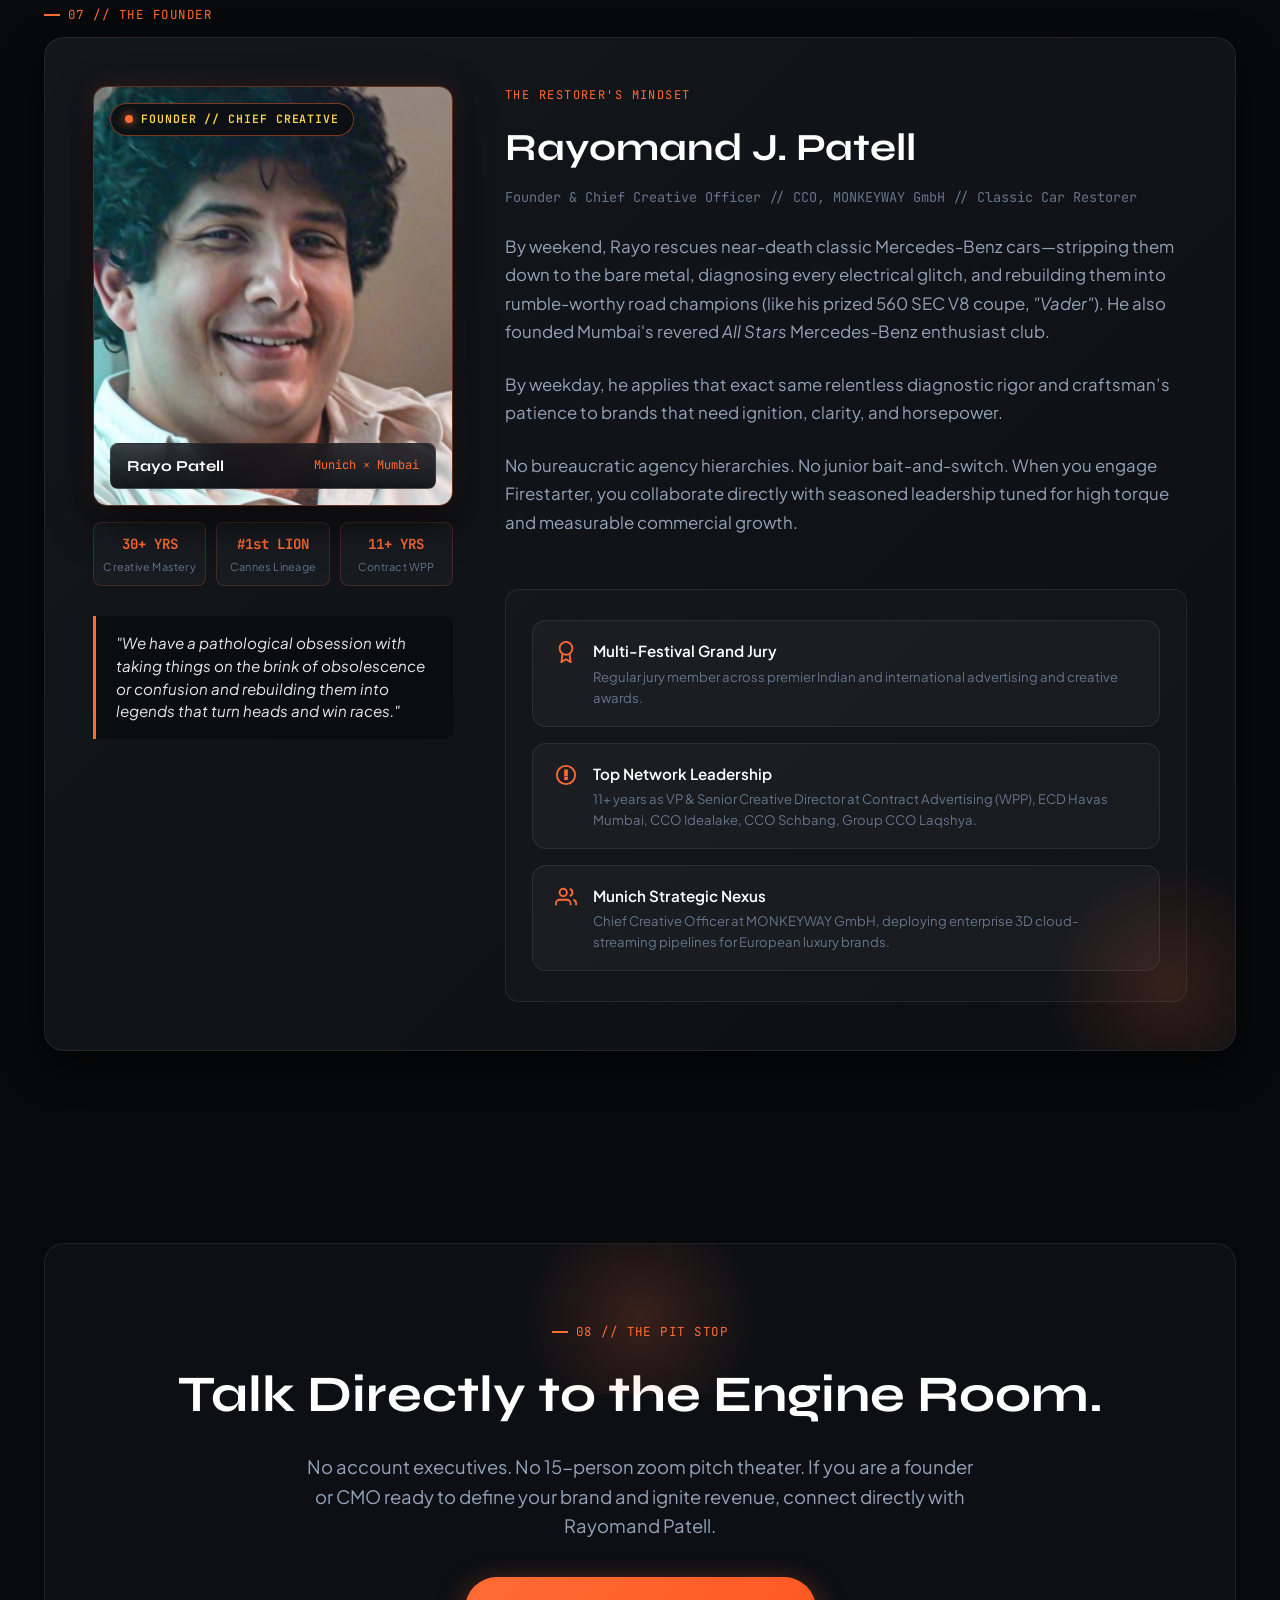
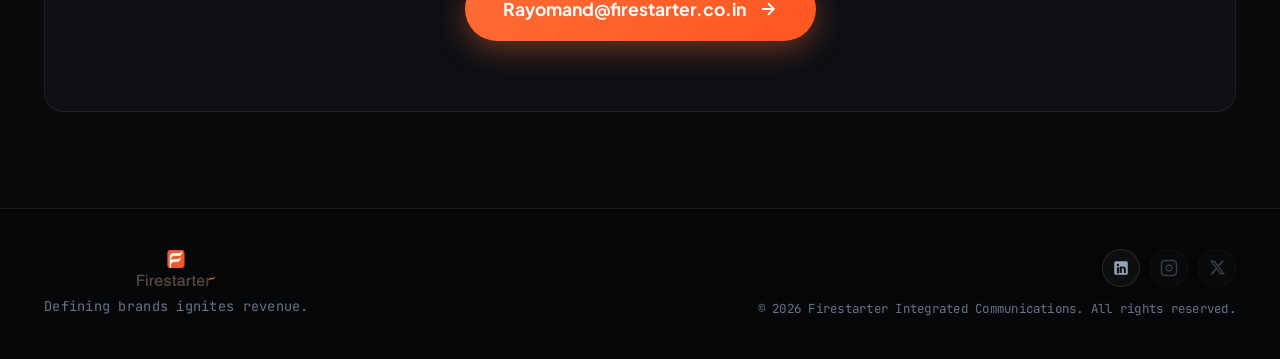
==== commit 12925105: "Update Unilever to Hindustan Unilever (HUL) with official logo and remove text below client logos" ====
--- a/option-1.html
+++ b/option-1.html
@@ -451,75 +451,57 @@
             <div class="clients-marquee-track">
                 <div class="client-logo-card">
                     <img src="assets/images/clients/hdfc_bank.svg" alt="HDFC Bank" class="client-logo-img" loading="lazy">
-                    <span class="client-card-meta">Banking & Financial Services</span>
                 </div>
                 <div class="client-logo-card">
                     <img src="assets/images/clients/axis_bank.svg" alt="Axis Bank" class="client-logo-img" loading="lazy">
-                    <span class="client-card-meta">Retail & Digital Banking</span>
-                </div>
-                <div class="client-logo-card">
-                    <img src="assets/images/clients/unilever.svg" alt="Unilever" class="client-logo-img" loading="lazy">
-                    <span class="client-card-meta">Global FMCG & Consumer Brands</span>
+                </div>
+                <div class="client-logo-card">
+                    <img src="assets/images/clients/hindustan_unilever.svg" alt="Hindustan Unilever (HUL)" class="client-logo-img" loading="lazy">
                 </div>
                 <div class="client-logo-card">
                     <img src="assets/images/clients/asian_paints.svg" alt="Asian Paints" class="client-logo-img" loading="lazy">
-                    <span class="client-card-meta">Decorative Coatings & Living</span>
                 </div>
                 <div class="client-logo-card">
                     <img src="assets/images/clients/jsw_cement.svg" alt="JSW Cement" class="client-logo-img" loading="lazy">
-                    <span class="client-card-meta">Infrastructure & Building Materials</span>
                 </div>
                 <div class="client-logo-card">
                     <img src="assets/images/clients/bandhan_bank.svg" alt="Bandhan Bank" class="client-logo-img" loading="lazy">
-                    <span class="client-card-meta">Universal Banking & Inclusion</span>
                 </div>
                 <div class="client-logo-card">
                     <img src="assets/images/clients/hdfc_bank.svg" alt="HDFC Bank" class="client-logo-img" loading="lazy">
-                    <span class="client-card-meta">Banking & Financial Services</span>
                 </div>
                 <div class="client-logo-card">
                     <img src="assets/images/clients/axis_bank.svg" alt="Axis Bank" class="client-logo-img" loading="lazy">
-                    <span class="client-card-meta">Retail & Digital Banking</span>
-                </div>
-                <div class="client-logo-card">
-                    <img src="assets/images/clients/unilever.svg" alt="Unilever" class="client-logo-img" loading="lazy">
-                    <span class="client-card-meta">Global FMCG & Consumer Brands</span>
+                </div>
+                <div class="client-logo-card">
+                    <img src="assets/images/clients/hindustan_unilever.svg" alt="Hindustan Unilever (HUL)" class="client-logo-img" loading="lazy">
                 </div>
                 <div class="client-logo-card">
                     <img src="assets/images/clients/asian_paints.svg" alt="Asian Paints" class="client-logo-img" loading="lazy">
-                    <span class="client-card-meta">Decorative Coatings & Living</span>
                 </div>
                 <div class="client-logo-card">
                     <img src="assets/images/clients/jsw_cement.svg" alt="JSW Cement" class="client-logo-img" loading="lazy">
-                    <span class="client-card-meta">Infrastructure & Building Materials</span>
                 </div>
                 <div class="client-logo-card">
                     <img src="assets/images/clients/bandhan_bank.svg" alt="Bandhan Bank" class="client-logo-img" loading="lazy">
-                    <span class="client-card-meta">Universal Banking & Inclusion</span>
                 </div>
                 <div class="client-logo-card">
                     <img src="assets/images/clients/hdfc_bank.svg" alt="HDFC Bank" class="client-logo-img" loading="lazy">
-                    <span class="client-card-meta">Banking & Financial Services</span>
                 </div>
                 <div class="client-logo-card">
                     <img src="assets/images/clients/axis_bank.svg" alt="Axis Bank" class="client-logo-img" loading="lazy">
-                    <span class="client-card-meta">Retail & Digital Banking</span>
-                </div>
-                <div class="client-logo-card">
-                    <img src="assets/images/clients/unilever.svg" alt="Unilever" class="client-logo-img" loading="lazy">
-                    <span class="client-card-meta">Global FMCG & Consumer Brands</span>
+                </div>
+                <div class="client-logo-card">
+                    <img src="assets/images/clients/hindustan_unilever.svg" alt="Hindustan Unilever (HUL)" class="client-logo-img" loading="lazy">
                 </div>
                 <div class="client-logo-card">
                     <img src="assets/images/clients/asian_paints.svg" alt="Asian Paints" class="client-logo-img" loading="lazy">
-                    <span class="client-card-meta">Decorative Coatings & Living</span>
                 </div>
                 <div class="client-logo-card">
                     <img src="assets/images/clients/jsw_cement.svg" alt="JSW Cement" class="client-logo-img" loading="lazy">
-                    <span class="client-card-meta">Infrastructure & Building Materials</span>
                 </div>
                 <div class="client-logo-card">
                     <img src="assets/images/clients/bandhan_bank.svg" alt="Bandhan Bank" class="client-logo-img" loading="lazy">
-                    <span class="client-card-meta">Universal Banking & Inclusion</span>
                 </div>
             </div>
         </div>
--- a/assets/css/shared.css
+++ b/assets/css/shared.css
@@ -1179,8 +1179,8 @@
 
 /* Logo Card */
 .client-logo-card {
-    flex: 0 0 240px;
-    height: 120px;
+    flex: 0 0 230px;
+    height: 100px;
     background: rgba(255, 255, 255, 0.025);
     border: 1px solid rgba(255, 255, 255, 0.08);
     border-radius: var(--radius-md);
@@ -1202,8 +1202,8 @@
 }
 
 .client-logo-img {
-    width: 170px;
-    height: 48px;
+    width: 175px;
+    height: 52px;
     object-fit: contain;
     filter: brightness(0.96) contrast(104%);
     transition: filter 0.35s ease, transform 0.35s ease;
@@ -1238,13 +1238,13 @@
         padding: 52px 0 44px;
     }
     .client-logo-card {
-        flex: 0 0 190px;
-        height: 105px;
-        padding: 12px 14px;
+        flex: 0 0 180px;
+        height: 80px;
+        padding: 10px 14px;
     }
     .client-logo-img {
         width: 140px;
-        height: 40px;
+        height: 42px;
     }
     .clients-marquee-wrapper {
         -webkit-mask-image: linear-gradient(to right, transparent 0%, black 5%, black 95%, transparent 100%);
